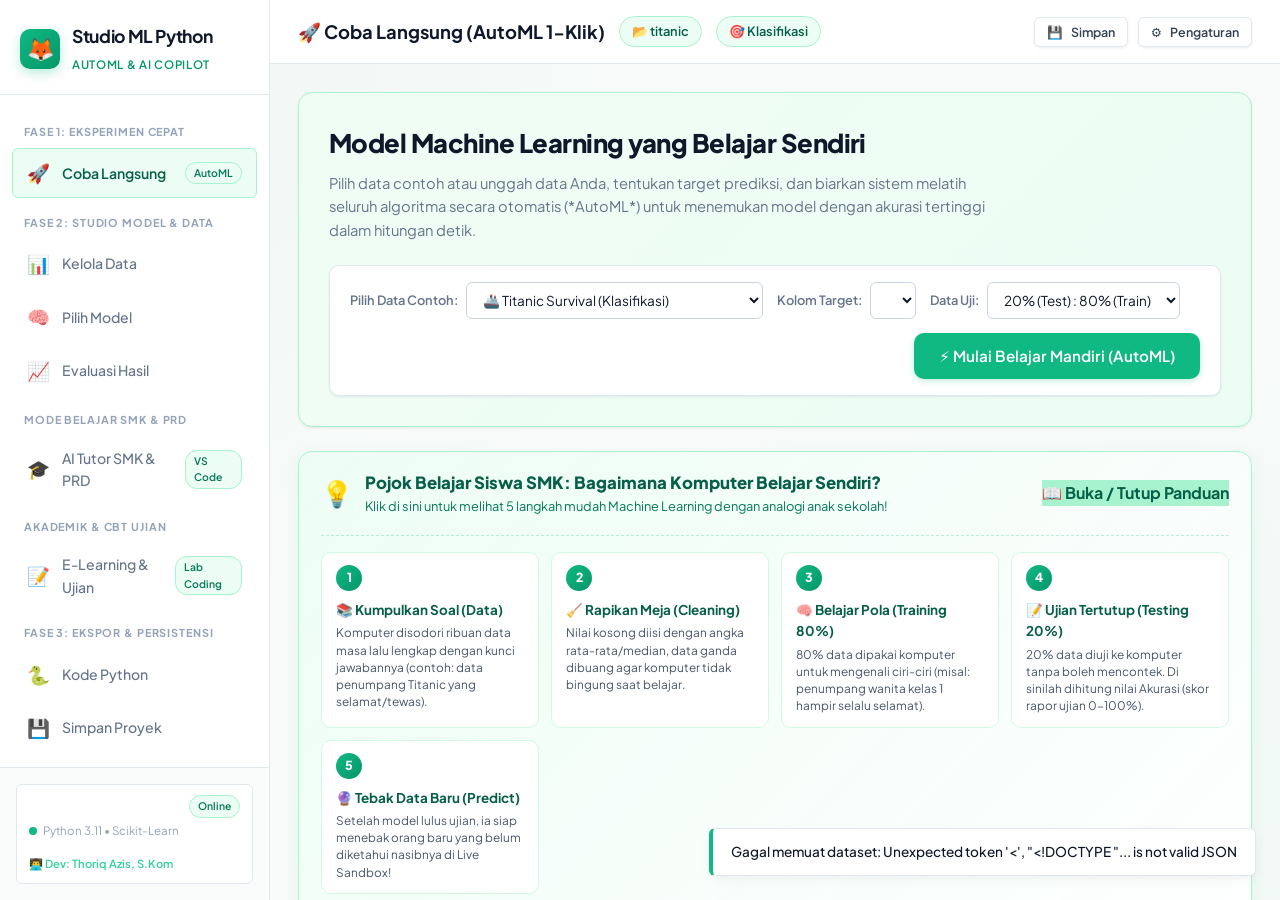
==== templates/index.html @ 28e13b2f "feat(elearning): add dataset learning module, sql/code practice editor, and database curriculum" ====
<!DOCTYPE html>
<html lang="id">
<head>
  <meta charset="UTF-8">
  <meta name="viewport" content="width=device-width, initial-scale=1.0, maximum-scale=1.0, user-scalable=no">
  <title>Studio ML Python — AutoML & AI Copilot</title>
  
  <!-- Favicon -->
  <link rel="icon" href="data:image/svg+xml,<svg xmlns=%22http://www.w3.org/2000/svg%22 viewBox=%220 0 100 100%22><text y=%22.9em%22 font-size=%2290%22>🦊</text></svg>">
  
  <!-- Fonts -->
  <link rel="preconnect" href="https://fonts.googleapis.com">
  <link rel="preconnect" href="https://fonts.gstatic.com" crossorigin>
  <link href="https://fonts.googleapis.com/css2?family=JetBrains+Mono:wght@400;500;700&family=Plus+Jakarta+Sans:wght@400;500;600;700;800&display=swap" rel="stylesheet">
  
  <!-- Stylesheet -->
  <link rel="stylesheet" href="/static/css/style.css">
</head>
<body>

  <div class="app-container">
    <!-- SIDEBAR NAVIGATION -->
    <aside class="sidebar">
      <div class="sidebar-header">
        <div class="logo-badge" id="app-logo-badge" title="Studio ML Python">🦊</div>
        <div class="logo-text">
          <h1>Studio ML Python</h1>
          <span>AutoML & AI Copilot</span>
        </div>
        <button class="sidebar-close-btn" id="btn-close-sidebar" aria-label="Tutup Menu">✕</button>
      </div>

      <nav class="nav-menu">
        <div class="nav-section-title">Fase 1: Eksperimen Cepat</div>
        <div class="nav-item active" data-tab="tab-automl" id="nav-automl">
          <span class="nav-icon">🚀</span>
          <span>Coba Langsung</span>
          <span class="nav-tag green">AutoML</span>
        </div>

        <div class="nav-section-title">Fase 2: Studio Model & Data</div>
        <div class="nav-item" data-tab="tab-data" id="nav-data">
          <span class="nav-icon">📊</span>
          <span>Kelola Data</span>
        </div>
        <div class="nav-item" data-tab="tab-models" id="nav-models">
          <span class="nav-icon">🧠</span>
          <span>Pilih Model</span>
        </div>
        <div class="nav-item" data-tab="tab-eval" id="nav-eval">
          <span class="nav-icon">📈</span>
          <span>Evaluasi Hasil</span>
        </div>

        <div class="nav-section-title">Mode Belajar SMK & PRD</div>
        <div class="nav-item" data-tab="tab-ai" id="nav-ai">
          <span class="nav-icon">🎓</span>
          <span>AI Tutor SMK & PRD</span>
          <span class="nav-tag green">VS Code</span>
        </div>

        <div class="nav-section-title">Akademik & CBT Ujian</div>
        <div class="nav-item" data-tab="tab-elearning" id="nav-elearning">
          <span class="nav-icon">📝</span>
          <span>E-Learning & Ujian</span>
          <span class="nav-tag green">Lab Coding</span>
        </div>

        <div class="nav-section-title">Fase 3: Ekspor & Persistensi</div>
        <div class="nav-item" data-tab="tab-code" id="nav-code">
          <span class="nav-icon">🐍</span>
          <span>Kode Python</span>
        </div>
        <div class="nav-item" data-tab="tab-projects" id="nav-projects">
          <span class="nav-icon">💾</span>
          <span>Simpan Proyek</span>
        </div>
      </nav>

      <div class="sidebar-footer">
        <div class="current-status-box">
          <div style="display: flex; align-items: center; justify-content: space-between; margin-bottom: 4px;">
            <span style="font-weight: 700; color: #fff;">Status Engine</span>
            <span class="nav-tag green">Online</span>
          </div>
          <div style="color: var(--text-dim); font-size: 0.72rem;">
            <span class="status-indicator"></span>Python 3.11 • Scikit-Learn
          </div>
          <div style="margin-top: 8px; padding-top: 6px; border-top: 1px solid rgba(255,255,255,0.08); font-size: 0.7rem; color: #34d399; font-weight: 600;">
            👨‍💻 Dev: Thoriq Azis, S.Kom
          </div>
        </div>
      </div>
    </aside>

    <!-- BACKDROP MOBILE DRAWER -->
    <div class="sidebar-backdrop" id="sidebar-backdrop"></div>

    <!-- MAIN VIEWPORT WRAPPER -->
    <div class="main-wrapper">
      <!-- TOP BAR -->
      <header class="top-bar">
        <button class="mobile-menu-btn" id="btn-toggle-sidebar" aria-label="Buka Navigasi Menu">
          <span>☰</span>
        </button>

        <div class="top-info">
          <h2 class="page-title" id="top-page-title">🚀 Coba Langsung (AutoML 1-Klik)</h2>
          <div class="dataset-pill" id="badge-active-dataset">📂 titanic</div>
          <div class="dataset-pill" id="task-type-badge">🎯 Klasifikasi</div>
        </div>

        <div class="top-actions">
          <button class="btn btn-secondary btn-sm top-action-btn" id="btn-save-project-modal" title="Simpan Proyek">
            <span>💾</span><span class="btn-text-hide-mobile"> Simpan</span>
          </button>
          <button class="btn btn-secondary btn-sm top-action-btn" id="btn-open-settings" title="Pengaturan AI Copilot">
            <span>⚙️</span><span class="btn-text-hide-mobile"> Pengaturan</span>
          </button>
        </div>
      </header>

      <!-- CONTENT VIEWPORT -->
      <main class="content-viewport">
        
        <!-- ==================== TAB 1: COBA LANGSUNG (AUTOML) ==================== -->
        <section id="tab-automl" class="tab-view">
          <div class="hero-banner">
            <h2 class="hero-title">Model Machine Learning yang Belajar Sendiri</h2>
            <p class="hero-p">
              Pilih data contoh atau unggah data Anda, tentukan target prediksi, dan biarkan sistem melatih seluruh algoritma secara otomatis (*AutoML*) untuk menemukan model dengan akurasi tertinggi dalam hitungan detik.
            </p>

            <div class="automl-quick-bar">
              <div class="quick-select-group">
                <span class="quick-label">Pilih Data Contoh:</span>
                <select class="app-select" id="quick-dataset-select">
                  <option value="titanic" selected>🚢 Titanic Survival (Klasifikasi)</option>
                  <option value="iris">🌸 Iris Flower (Klasifikasi Multi-Kelas)</option>
                  <option value="salary">💼 Prediksi Gaji & Pengalaman (Regresi)</option>
                  <option value="customer_churn">👥 Customer Churn (Klasifikasi)</option>
                  <option value="housing">🏡 Prediksi Harga Rumah (Regresi)</option>
                  <option value="diabetes">🩺 Skrining Diabetes (Klasifikasi)</option>
                </select>
              </div>

              <div class="quick-select-group">
                <span class="quick-label">Kolom Target:</span>
                <select class="app-select" id="quick-target-select"></select>
              </div>

              <div class="quick-select-group">
                <span class="quick-label">Data Uji:</span>
                <select class="app-select" id="quick-split-ratio">
                  <option value="0.2" selected>20% (Test) : 80% (Train)</option>
                  <option value="0.25">25% (Test) : 75% (Train)</option>
                  <option value="0.3">30% (Test) : 70% (Train)</option>
                </select>
              </div>

              <button class="btn btn-primary btn-lg" id="btn-run-automl" style="margin-left: auto;">
                ⚡ Mulai Belajar Mandiri (AutoML)
              </button>
            </div>
          </div>

          <!-- Pojok Belajar Siswa SMK: 5 Langkah Mudah Machine Learning -->
          <div class="smk-ml-guide-box" style="margin-bottom: 24px;">
            <div style="display: flex; justify-content: space-between; align-items: center; cursor: pointer;" onclick="const el = document.getElementById('smk-steps-details'); el.classList.toggle('hidden');">
              <div style="display: flex; align-items: center; gap: 12px;">
                <span style="font-size: 1.6rem;">💡</span>
                <div>
                  <div style="font-weight: 800; font-size: 1.05rem; color: #065f46;">
                    Pojok Belajar Siswa SMK: Bagaimana Komputer Belajar Sendiri?
                  </div>
                  <div style="font-size: 0.8rem; color: #047857;">
                    Klik di sini untuk melihat 5 langkah mudah Machine Learning dengan analogi anak sekolah!
                  </div>
                </div>
              </div>
              <span class="badge" style="background: #a7f3d0; color: #065f46; font-weight: 700;">📖 Buka / Tutup Panduan</span>
            </div>

            <div id="smk-steps-details" style="margin-top: 18px; border-top: 1px dashed rgba(16, 185, 129, 0.25); padding-top: 16px;">
              <div class="grid-5-smk">
                <div class="smk-step-card">
                  <div class="smk-step-num">1</div>
                  <div class="smk-step-title">📚 Kumpulkan Soal (Data)</div>
                  <div class="smk-step-desc">Komputer disodori ribuan data masa lalu lengkap dengan kunci jawabannya (contoh: data penumpang Titanic yang selamat/tewas).</div>
                </div>
                <div class="smk-step-card">
                  <div class="smk-step-num">2</div>
                  <div class="smk-step-title">🧹 Rapikan Meja (Cleaning)</div>
                  <div class="smk-step-desc">Nilai kosong diisi dengan angka rata-rata/median, data ganda dibuang agar komputer tidak bingung saat belajar.</div>
                </div>
                <div class="smk-step-card">
                  <div class="smk-step-num">3</div>
                  <div class="smk-step-title">🧠 Belajar Pola (Training 80%)</div>
                  <div class="smk-step-desc">80% data dipakai komputer untuk mengenali ciri-ciri (misal: penumpang wanita kelas 1 hampir selalu selamat).</div>
                </div>
                <div class="smk-step-card">
                  <div class="smk-step-num">4</div>
                  <div class="smk-step-title">📝 Ujian Tertutup (Testing 20%)</div>
                  <div class="smk-step-desc">20% data diuji ke komputer tanpa boleh mencontek. Di sinilah dihitung nilai Akurasi (skor rapor ujian 0-100%).</div>
                </div>
                <div class="smk-step-card">
                  <div class="smk-step-num">5</div>
                  <div class="smk-step-title">🔮 Tebak Data Baru (Predict)</div>
                  <div class="smk-step-desc">Setelah model lulus ujian, ia siap menebak orang baru yang belum diketahui nasibnya di Live Sandbox!</div>
                </div>
              </div>

              <div class="smk-glossary-bar">
                <div class="glossary-item">🏷️ <b>Fitur (X)</b>: Ciri-ciri soal (Umur, Tiket, Kelas)</div>
                <div class="glossary-item">🎯 <b>Target (y)</b>: Kunci jawaban yang ingin ditebak</div>
                <div class="glossary-item">📊 <b>Akurasi</b>: Skor ujian komputer (0 - 100%)</div>
                <div class="glossary-item">⚠️ <b>Overfitting</b>: Siswa yang cuma hafal mati kunci soal latihan</div>
              </div>
            </div>
          </div>

          <!-- AI Recommendation Box -->
          <div class="glass-panel" id="recom-explanation-box" style="margin-bottom: 24px;"></div>

          <!-- AutoML Leaderboard Grid -->
          <div class="grid-2">
            <div class="glass-panel">
              <div class="panel-header">
                <div>
                  <div class="panel-title">🏆 Leaderboard Peringkat Model</div>
                  <div class="panel-subtitle">Hasil benchmark seluruh algoritma yang dilatih simultan</div>
                </div>
              </div>
              <div class="leaderboard-list" id="automl-leaderboard-container">
                <div style="text-align: center; color: var(--text-dim); padding: 36px;">
                  Klik tombol <b>"Mulai Belajar Mandiri (AutoML)"</b> di atas untuk menjalankan pelatihan otomatis.
                </div>
              </div>
            </div>

            <div class="glass-panel">
              <div class="panel-header">
                <div>
                  <div class="panel-title">📊 Perbandingan Visual Skor</div>
                  <div class="panel-subtitle">Akurasi / R² Score relatif antar model</div>
                </div>
              </div>
              <div id="automl-leaderboard-chart" style="padding-top: 10px;">
                <div style="text-align: center; color: var(--text-dim); padding: 36px;">
                  Grafik perbandingan akan ditampilkan setelah pelatihan selesai.
                </div>
              </div>
            </div>
          </div>
        </section>

        <!-- ==================== TAB 2: KELOLA DATA ==================== -->
        <section id="tab-data" class="tab-view hidden">
          <!-- Summary Stat Cards -->
          <div class="grid-3" style="margin-bottom: 24px;">
            <div class="stat-card">
              <span class="stat-title">Total Baris Data</span>
              <span class="stat-value" id="stat-total-rows">0</span>
              <span class="stat-desc">Sampel observasi dalam dataset</span>
            </div>
            <div class="stat-card">
              <span class="stat-title">Total Kolom / Fitur</span>
              <span class="stat-value" id="stat-total-cols">0</span>
              <span class="stat-desc">Variabel input & target</span>
            </div>
            <div class="stat-card">
              <span class="stat-title">Baris Duplikat</span>
              <span class="stat-value" id="stat-dup-rows">0</span>
              <span class="stat-desc">Dapat dibersihkan secara instan</span>
            </div>
          </div>

          <div class="grid-2" style="margin-bottom: 24px;">
            <!-- Upload Dropzone -->
            <div class="glass-panel">
              <div class="panel-header">
                <div class="panel-title">📁 Tambah Data Baru (Upload)</div>
              </div>
              <div class="upload-dropzone" id="upload-dropzone">
                <div style="font-size: 2.2rem; margin-bottom: 8px;">📥</div>
                <div style="font-weight: 700; font-size: 0.95rem; margin-bottom: 4px;">Tarik & Lepas File CSV / Excel (.xlsx)</div>
                <div style="font-size: 0.78rem; color: var(--text-muted); margin-bottom: 14px;">atau klik untuk memilih file dari komputer Anda</div>
                <button class="btn btn-secondary btn-sm" type="button">Pilih File</button>
                <input type="file" id="file-upload-input" accept=".csv, .xlsx, .xls" class="hidden" />
              </div>
            </div>

            <!-- Cleaning Controls -->
            <div class="glass-panel">
              <div class="panel-header">
                <div class="panel-title">🧹 Bersihkan Data (Data Cleaning)</div>
              </div>
              <div style="display: flex; flex-direction: column; gap: 14px;">
                <div>
                  <label style="font-size: 0.8rem; color: var(--text-muted); font-weight: 600; display: block; margin-bottom: 4px;">
                    Nilai Hilang Numerik:
                  </label>
                  <select class="app-select" id="clean-num-strategy" style="width: 100%;">
                    <option value="median" selected>Imputasi Median (Rekomendasi - Tahan Outlier)</option>
                    <option value="mean">Imputasi Mean (Rata-rata)</option>
                    <option value="zero">Isi Angka 0</option>
                    <option value="drop">Hapus Baris yang Kosong</option>
                  </select>
                </div>

                <div>
                  <label style="font-size: 0.8rem; color: var(--text-muted); font-weight: 600; display: block; margin-bottom: 4px;">
                    Nilai Hilang Kategorikal / Teks:
                  </label>
                  <select class="app-select" id="clean-cat-strategy" style="width: 100%;">
                    <option value="mode" selected>Imputasi Modus (Nilai Tersering)</option>
                    <option value="unknown">Isi "Unknown"</option>
                    <option value="drop">Hapus Baris yang Kosong</option>
                  </select>
                </div>

                <div style="display: flex; align-items: center; gap: 8px; margin-top: 4px;">
                  <input type="checkbox" id="clean-drop-duplicates" checked />
                  <label for="clean-drop-duplicates" style="font-size: 0.82rem; color: #cbd5e1; cursor: pointer;">
                    Hapus baris duplikat secara otomatis
                  </label>
                </div>

                <button class="btn btn-gradient-cyan" id="btn-apply-cleaning" style="margin-top: 6px;">
                  ⚡ Terapkan Pembersihan Data
                </button>
              </div>
            </div>
          </div>

          <!-- Data Preview Table -->
          <div class="glass-panel" style="margin-bottom: 24px;">
            <div class="panel-header">
              <div>
                <div class="panel-title">👁️ Pratinjau Isi Data (15 Baris Pertama)</div>
                <div class="panel-subtitle">Tinjau nilai aktual dalam dataset aktif</div>
              </div>
            </div>
            <div class="table-container">
              <table class="data-table" id="preview-data-table"></table>
            </div>
          </div>

          <!-- Columns Breakdown -->
          <div class="glass-panel">
            <div class="panel-header">
              <div class="panel-title">📋 Ringkasan & Kesehatan Kolom</div>
            </div>
            <div id="columns-summary-list" class="grid-2"></div>
          </div>
        </section>

        <!-- ==================== TAB 3: PILIH MODEL ==================== -->
        <section id="tab-models" class="tab-view hidden">
          <div class="glass-panel" style="margin-bottom: 24px;">
            <div class="panel-header">
              <div>
                <div class="panel-title">🎯 Konfigurasi Percobaan Model</div>
                <div class="panel-subtitle">Tentukan target prediksi dan rasio pembagian data</div>
              </div>
            </div>
            <div style="display: flex; flex-wrap: wrap; gap: 16px; align-items: center;">
              <div class="quick-select-group">
                <span class="quick-label">Pilih Kolom Target (y):</span>
                <select class="app-select" id="model-target-select"></select>
              </div>
              <div class="quick-select-group">
                <span class="quick-label">Rasio Test Split:</span>
                <select class="app-select" id="model-split-ratio">
                  <option value="0.2" selected>20% Data Uji</option>
                  <option value="0.25">25% Data Uji</option>
                  <option value="0.3">30% Data Uji</option>
                </select>
              </div>
            </div>
          </div>

          <div class="models-split-layout">
            <!-- Model Cards Grid -->
            <div class="models-cards-col">
              <div class="panel-title" style="margin-bottom: 4px;">🃏 Kartu Model & Analogi Siswa SMK</div>
              <div class="panel-subtitle" style="margin-bottom: 14px; font-size: 0.8rem; color: var(--text-muted);">
                Setiap algoritma dilengkapi <b>Analogi Siswa SMK</b> agar Anda memahami cara berpikir komputer tanpa rumus rumit!
              </div>
              <div class="model-cards-grid" id="models-cards-container"></div>
            </div>

            <!-- Hyperparameter Tuning Sidebar -->
            <div class="models-tuning-col">
              <div class="glass-panel">
                <div class="panel-header">
                  <div>
                    <div class="panel-title">⚙️ Sesuaikan Hyperparameter</div>
                    <div class="panel-subtitle">Optimalisasi parameter spesifik model</div>
                  </div>
                </div>
                <div id="hyperparam-controls-container"></div>
                <button class="btn btn-primary" id="btn-train-single-model" style="width: 100%; margin-top: 20px; justify-content: center;">
                  🚀 Latih Model Ini Sekarang
                </button>
              </div>
            </div>
          </div>
        </section>

        <!-- ==================== TAB 4: EVALUASI HASIL ==================== -->
        <section id="tab-eval" class="tab-view hidden">
          <!-- Main Score Highlight -->
          <div class="glass-panel" style="margin-bottom: 24px; background: linear-gradient(135deg, rgba(99, 102, 241, 0.12), rgba(6, 182, 212, 0.08));">
            <div style="display: flex; align-items: center; justify-content: space-between;">
              <div>
                <span style="font-size: 0.8rem; color: var(--accent-cyan); font-weight: 700; text-transform: uppercase; letter-spacing: 0.08em;">
                  Hasil Pelatihan Model Aktif
                </span>
                <h2 style="font-size: 1.8rem; font-weight: 800; margin-top: 4px;" id="eval-active-model-name">
                  RandomForestClassifier
                </h2>
              </div>
              <div style="text-align: right;">
                <div style="font-size: 0.8rem; color: var(--text-dim); font-weight: 600;" id="eval-primary-score-name">Akurasi</div>
                <div style="font-size: 2.8rem; font-weight: 800; color: var(--accent-emerald);" id="eval-primary-score-val">
                  88.5%
                </div>
              </div>
            </div>
          </div>

          <!-- Rapor Pemahaman Model Siswa SMK -->
          <div class="smk-report-card" id="smk-report-card-container" style="margin-bottom: 24px;">
            <div style="display: flex; justify-content: space-between; align-items: flex-start; flex-wrap: wrap; gap: 14px; margin-bottom: 12px;">
              <div style="display: flex; align-items: center; gap: 12px;">
                <div style="width: 44px; height: 44px; border-radius: 12px; background: linear-gradient(135deg, #10b981, #059669); color: white; display: flex; align-items: center; justify-content: center; font-size: 1.4rem; box-shadow: 0 4px 12px rgba(16,185,129,0.3);">
                  🎓
                </div>
                <div>
                  <div style="font-weight: 800; font-size: 1.05rem; color: #065f46;">
                    Rapor Pemahaman Model untuk Siswa SMK
                  </div>
                  <div style="font-size: 0.78rem; color: #047857;">
                    Terjemahan bahasa manusia & evaluasi kualitas model layaknya nilai ulangan sekolah
                  </div>
                </div>
              </div>
              <div id="smk-report-grade-badge" class="grade-badge grade-badge-a">
                🏆 Predikat A (Sangat Mahir)
              </div>
            </div>

            <div style="background: white; border-radius: 10px; padding: 14px 18px; border: 1px solid #d1fae5; margin-bottom: 12px;">
              <p id="smk-report-evaluasi" style="font-size: 0.88rem; font-weight: 600; color: #0f172a; margin-bottom: 8px;">
                Model berhasil memahami pola data dengan sangat baik!
              </p>
              <div id="smk-report-analogi" style="font-size: 0.82rem; color: #047857; margin-bottom: 8px; line-height: 1.5;">
                🎯 <b>Analogi Ujian:</b> Jika diibaratkan ulangan dengan 100 butir soal, model menjawab 88 soal dengan tepat.
              </div>
              <div id="smk-report-faktor" style="font-size: 0.8rem; color: #475569; display: flex; align-items: center; gap: 6px;">
                <span>🔑</span> <span id="smk-report-faktor-text">Faktor penentu utama: Fitur Utama</span>
              </div>
            </div>

            <div style="display: flex; justify-content: space-between; align-items: center; font-size: 0.78rem; color: #065f46; flex-wrap: wrap; gap: 8px;">
              <div id="smk-report-tips">💡 <b>Tips Belajar:</b> Model siap dipakai untuk memprediksi data baru di Live Sandbox!</div>
              <a href="#tab-ai" onclick="App.switchTab('tab-ai')" style="font-weight: 700; color: #059669; text-decoration: underline;">Tanya AI Tutor tentang Model Ini →</a>
            </div>
          </div>

          <!-- Classification Metrics Panel -->
          <div id="eval-classification-metrics" class="grid-4" style="margin-bottom: 24px;">
            <div class="stat-card">
              <span class="stat-title">Akurasi (Accuracy)</span>
              <span class="stat-value" id="metric-accuracy-val">0%</span>
              <span class="stat-desc">Proporsi prediksi benar</span>
            </div>
            <div class="stat-card">
              <span class="stat-title">Presisi (Precision)</span>
              <span class="stat-value" id="metric-precision-val">0%</span>
              <span class="stat-desc">Ketepatan tebakan positif</span>
            </div>
            <div class="stat-card">
              <span class="stat-title">Recall (Sensitivitas)</span>
              <span class="stat-value" id="metric-recall-val">0%</span>
              <span class="stat-desc">Kemampuan menemukan positif</span>
            </div>
            <div class="stat-card">
              <span class="stat-title">F1-Score</span>
              <span class="stat-value" id="metric-f1-val">0%</span>
              <span class="stat-desc">Harmonic mean presisi & recall</span>
            </div>
          </div>

          <!-- Regression Metrics Panel -->
          <div id="eval-regression-metrics" class="grid-3 hidden" style="margin-bottom: 24px;">
            <div class="stat-card">
              <span class="stat-title">R-Squared (R²)</span>
              <span class="stat-value" id="metric-r2-val">0.00</span>
              <span class="stat-desc">Variansi target yang dijelaskan</span>
            </div>
            <div class="stat-card">
              <span class="stat-title">Root Mean Squared Error (RMSE)</span>
              <span class="stat-value" id="metric-rmse-val">0.00</span>
              <span class="stat-desc">Akar rata-rata kuadrat selisih</span>
            </div>
            <div class="stat-card">
              <span class="stat-title">Mean Absolute Error (MAE)</span>
              <span class="stat-value" id="metric-mae-val">0.00</span>
              <span class="stat-desc">Rata-rata deviasi absolut</span>
            </div>
          </div>

          <!-- Visuals: Confusion Matrix & Feature Importance -->
          <div class="grid-2" style="margin-bottom: 24px;">
            <div class="glass-panel">
              <div class="panel-header">
                <div>
                  <div class="panel-title">🎯 Confusion Matrix</div>
                  <div class="panel-subtitle">Matriks perbandingan prediksi vs aktual</div>
                </div>
              </div>
              <div id="confusion-matrix-container" style="overflow-x: auto;">
                <p style="color: var(--text-dim); text-align: center; padding: 24px;">Hanya tersedia untuk model Klasifikasi.</p>
              </div>
            </div>

            <div class="glass-panel">
              <div class="panel-header">
                <div>
                  <div class="panel-title">⭐ Bobot Kepentingan Fitur (Feature Importance)</div>
                  <div class="panel-subtitle">Variabel yang paling mempengaruhi keputusan model</div>
                </div>
              </div>
              <div id="feature-importance-container"></div>
            </div>
          </div>

          <!-- Live Interactive Prediction Sandbox -->
          <div class="glass-panel">
            <div class="panel-header">
              <div>
                <div class="panel-title">🧪 Prediksi Interaktif Langsung (Live Sandbox)</div>
                <div class="panel-subtitle">Masukkan nilai variabel baru untuk mengetes prediksi model secara real-time</div>
              </div>
            </div>

            <div class="grid-2">
              <div>
                <div id="live-prediction-inputs" class="live-prediction-grid"></div>
                <button class="btn btn-gradient-cyan" id="btn-run-live-predict" style="margin-top: 18px; width: 100%; justify-content: center;">
                  🔮 Jalankan Prediksi Sekarang
                </button>
              </div>

              <div class="prediction-box">
                <span style="font-size: 0.8rem; color: var(--text-muted); font-weight: 600; text-transform: uppercase;">
                  Hasil Prediksi Model:
                </span>
                <div class="prediction-result-val" id="live-pred-result-val">—</div>
                <div id="live-pred-probabilities"></div>
              </div>
            </div>
          </div>
        </section>

        <!-- ==================== TAB 5: AI COPILOT & PRD CHAT (SMK PYTHON TUTOR) ==================== -->
        <section id="tab-ai" class="tab-view hidden">
          <div class="ai-copilot-container">
            <!-- Left: Interactive Chat -->
            <div class="ai-chat-section">
              <div class="ai-chat-header">
                <div style="display: flex; align-items: center; gap: 10px; min-width: 0;">
                  <span style="font-size: 1.35rem; flex-shrink: 0;">🎓</span>
                  <div style="min-width: 0;">
                    <div style="font-weight: 700; font-size: 0.94rem; color: var(--text-main); white-space: nowrap; overflow: hidden; text-overflow: ellipsis;">
                      AI Tutor Python & ML (Mentor: Thoriq Azis, S.Kom)
                    </div>
                    <div style="font-size: 0.73rem; font-weight: 600; color: #059669; white-space: nowrap; overflow: hidden; text-overflow: ellipsis;" id="ai-active-provider-badge">
                      🟢 Built-in Local Engine (Offline & Unlimited)
                    </div>
                  </div>
                </div>
                <button class="btn btn-secondary btn-sm" id="btn-download-chat-md" style="flex-shrink: 0;">
                  📥 <span class="btn-text-hide-mobile">Unduh Jobsheet / PRD </span>(.md)
                </button>
              </div>

              <!-- Quick Prompts Bar (SMK Python Learning Topics) -->
              <div class="ai-quick-prompts-bar">
                <button class="btn btn-secondary btn-sm btn-quick-prompt" data-prompt="Ajari saya materi dasar 1: Cetak teks ke layar menggunakan fungsi print() di Python, contoh script latihan, dan cara menjalankannya di VS Code">
                  📢 1. Cetak Teks (Print)
                </button>
                <button class="btn btn-secondary btn-sm btn-quick-prompt" data-prompt="Ajari saya materi dasar 2: Variabel dan tipe data (string, integer, float, boolean) di Python dari dasar, contoh script, dan cara run di VS Code">
                  🏷️ 2. Variabel & Tipe Data
                </button>
                <button class="btn btn-secondary btn-sm btn-quick-prompt" data-prompt="Ajari saya materi dasar 3: Menerima inputan pengguna dengan input() dan operasi matematika aritmatika di Python beserta panduan praktik di VS Code">
                  ⌨️ 3. Inputan Pengguna
                </button>
                <button class="btn btn-secondary btn-sm btn-quick-prompt" data-prompt="Ajari saya materi dasar 4: Percabangan kondisi if-elif-else di Python dengan studi kasus penentu predikat kelulusan SMK, script lengkap, dan cara run di VS Code">
                  🔀 4. Percabangan (If-Else)
                </button>
                <button class="btn btn-secondary btn-sm btn-quick-prompt" data-prompt="Ajari saya materi dasar 5: Perulangan (looping for dan while) di Python dari dasar, siapkan script latihan dan langkah menjalankannya di VS Code">
                  🔄 5. Perulangan (Looping)
                </button>
                <button class="btn btn-secondary btn-sm btn-quick-prompt" data-prompt="Ajari saya materi dasar 6: Struktur data List dan Dictionary di Python, contoh script manipulasi data siswa SMK, dan panduan run di VS Code">
                  📑 6. List & Dictionary
                </button>
                <button class="btn btn-secondary btn-sm btn-quick-prompt" data-prompt="Ajari saya materi dasar 7: Membuat fungsi def dengan parameter dan return value di Python beserta panduan eksekusi di VS Code">
                  📦 7. Membuat Fungsi (Def)
                </button>
                <button class="btn btn-secondary btn-sm btn-quick-prompt" data-prompt="Ajari saya materi dasar 8: Penanganan error try-except di Python agar program tidak crash saat ada kesalahan input, contoh script, dan panduan run di VS Code">
                  🛡️ 8. Penanganan Error (Try-Except)
                </button>
                <button class="btn btn-secondary btn-sm btn-quick-prompt" data-prompt="Ajari saya materi dasar 9: Membuat program Machine Learning pertama di Python menggunakan VS Code dari dataset hingga evaluasi akurasi">
                  🤖 9. Machine Learning Dasar
                </button>
                <button class="btn btn-secondary btn-sm btn-quick-prompt" data-prompt="Jelaskan alasan kenapa harus data Titanic, Iris, dan Gaji untuk belajar Machine Learning siswa SMK">
                  📊 Bedah 6 Dataset
                </button>
                <button class="btn btn-secondary btn-sm btn-quick-prompt" data-prompt="Buatkan Lembar Kerja Praktikum Siswa (Jobsheet PRD) Python untuk latihan mandiri di VS Code">
                  📄 10. Buat Jobsheet PRD
                </button>
                <button class="btn btn-secondary btn-sm btn-quick-prompt" data-prompt="Ajari saya materi dasar 11: Basis data relasional dan query SQL di Python menggunakan SQLite, mulai dari konsep tabel, CREATE TABLE, INSERT, SELECT WHERE, UPDATE, hingga JOIN dan cara run di VS Code">
                  🗄️ 11. Database & SQL
                </button>
              </div>

              <!-- Messages Container -->
              <div class="chat-messages-box" id="chat-messages-container"></div>

              <!-- Chat Input Bar -->
              <div class="chat-input-bar">
                <input type="text" class="chat-input-field" id="chat-input-text" placeholder="Tanya materi Python & Database (contoh: query SQL SELECT/WHERE/JOIN, looping, if-else, fungsi, atau model ML di VS Code)..." />
                <button class="btn btn-primary" id="btn-send-chat">
                  Kirim 🚀
                </button>
              </div>
            </div>

            <!-- Right: AI Tools & VS Code Guide Sidebar -->
            <div class="ai-tools-sidebar">
              <div class="glass-panel">
                <div class="panel-header">
                  <div class="panel-title">⚡ Generator Jobsheet Siswa</div>
                </div>
                <div style="display: flex; flex-direction: column; gap: 10px;">
                  <button class="btn btn-outline-indigo" id="btn-quick-prd" style="justify-content: flex-start;">
                    📄 1-Klik Buat Jobsheet PRD Siswa
                  </button>
                  <button class="btn btn-outline-indigo" id="btn-open-spec-modal" style="justify-content: flex-start;">
                    📝 Form Spesifikasi Fitur & Task
                  </button>
                </div>
              </div>

              <div class="glass-panel">
                <div class="panel-header">
                  <div class="panel-title">💻 Panduan Praktik di VS Code</div>
                </div>
                <div class="vscode-guide-steps">
                  <div class="guide-step-item">
                    <span class="step-num">1</span>
                    <div>
                      <b>Tanya AI Mentor</b>
                      <p>Ketik materi (misal: looping, if-else, fungsi, atau ML).</p>
                    </div>
                  </div>
                  <div class="guide-step-item">
                    <span class="step-num">2</span>
                    <div>
                      <b>Dapatkan Skrip & Panduan</b>
                      <p>AI menyiapkan kode beranotasi dan nama file rekomendasi.</p>
                    </div>
                  </div>
                  <div class="guide-step-item">
                    <span class="step-num">3</span>
                    <div>
                      <b>Salin / Unduh ke VS Code</b>
                      <p>Klik tombol <i>"Salin Kode"</i> atau <i>"Unduh .py"</i> di pesan AI.</p>
                    </div>
                  </div>
                  <div class="guide-step-item">
                    <span class="step-num">4</span>
                    <div>
                      <b>Jalankan di Terminal</b>
                      <p>Buka terminal (<kbd>Ctrl</kbd>+<kbd>`</kbd>), ketik <code>python nama_file.py</code>.</p>
                    </div>
                  </div>
                  <div class="guide-step-item">
                    <span class="step-num">5</span>
                    <div>
                      <b>Tantangan Mandiri</b>
                      <p>Modifikasi kode di VS Code untuk latihan problem solving!</p>
                    </div>
                  </div>
                </div>
              </div>
            </div>
          </div>
        </section>

        <!-- ==================== TAB: E-LEARNING & CBT UJIAN SMK ==================== -->
        <section id="tab-elearning" class="tab-view hidden">
          
          <!-- 1. LOBBY SISWA & DAFTAR UJIAN -->
          <div id="elearning-view-lobby">
            <div class="hero-banner" style="display: flex; justify-content: space-between; align-items: flex-start;">
              <div style="max-width: 680px;">
                <div class="dataset-pill" style="margin-bottom: 8px; display: inline-flex;">🎓 CBT & Lab Praktik SMK Cahaya Pertiwi</div>
                <h2 class="hero-title">E-Learning & Ujian Mandiri Coding & AI — SMK Cahaya Pertiwi</h2>
                <p class="hero-p">
                  Platform pembelajaran dan ujian mandiri siswa SMK Cahaya Pertiwi yang dikembangkan oleh <b>Thoriq Azis, S.Kom</b>. Selesaikan kuis interaktif dan ulangan semester untuk mata pelajaran Coding (Python, SQL) dan Machine Learning dengan verifikasi otomatis (ceklis hijau / silang merah) sesuai durasi waktu yang telah ditentukan!
                </p>
              </div>
              <button class="btn btn-secondary btn-sm" id="btn-open-admin-login" style="flex-shrink: 0;">
                🔐 Masuk sebagai Guru / Admin
              </button>
            </div>

            <!-- 1. Kotak Login Siswa (Tampil saat Siswa Belum Login) -->
            <div class="glass-panel" id="elearning-student-login-card" style="margin-bottom: 24px; border: 1.5px solid #a7f3d0; background: linear-gradient(135deg, rgba(236,253,245,0.8), #ffffff);">
              <div class="panel-header" style="margin-bottom: 14px;">
                <div style="display: flex; align-items: center; gap: 12px;">
                  <div style="width: 42px; height: 42px; border-radius: 10px; background: linear-gradient(135deg, #10b981, #059669); color: white; display: flex; align-items: center; justify-content: center; font-size: 1.3rem; box-shadow: 0 4px 12px rgba(16,185,129,0.3);">
                    🔑
                  </div>
                  <div>
                    <div class="panel-title" style="color: #065f46; font-size: 1.15rem; font-weight: 800;">Portal Masuk Siswa — SMK Cahaya Pertiwi</div>
                    <div class="panel-subtitle">Silakan login menggunakan Nama Lengkap dan NISN untuk membuka akses paket soal kuis, ulangan & lab coding.</div>
                  </div>
                </div>
                <span class="nav-tag rose" style="font-weight: 700; font-size: 0.72rem;">🔒 Status: Belum Login</span>
              </div>

              <div class="grid-3" style="align-items: flex-start;">
                <div>
                  <label class="form-label-sm" style="font-weight: 700; color: #0f172a;">NISN Resmi Siswa: <span style="color: #ef4444;">*</span></label>
                  <input type="text" class="app-input" id="student-login-nisn" placeholder="Ketik NISN (Contoh: 006 atau 001)" style="width: 100%; border-color: #cbd5e1;" autocomplete="off" />
                  <div id="student-login-status" style="font-size: 0.74rem; margin-top: 4px; display: none;"></div>
                </div>
                <div>
                  <label class="form-label-sm" style="font-weight: 700; color: #0f172a;">Nama Lengkap Siswa:</label>
                  <input type="text" class="app-input" id="student-login-name" placeholder="Terisi otomatis atau ketik nama Anda" style="width: 100%; border-color: #cbd5e1;" />
                </div>
                <div>
                  <label class="form-label-sm" style="font-weight: 700; color: #0f172a;">Kelas & Sekolah:</label>
                  <input type="text" class="app-input" id="student-login-class" readonly placeholder="Terisi otomatis dari database..." style="width: 100%; border-color: #cbd5e1; background: #f8fafc; font-weight: 600; color: #065f46;" />
                </div>
              </div>

              <div style="margin-top: 14px; padding: 8px 12px; background: rgba(16,185,129,0.08); border-radius: 8px; font-size: 0.76rem; color: #047857; display: flex; align-items: center; gap: 8px;">
                <span>💡</span>
                <span><b>Contoh NISN Terdaftar:</b> <code>006</code> (Thoriq Azis), <code>001</code> (Ahmad Rizki), <code>002</code> (Budi Santoso), <code>003</code> (Citra Dewi), <code>004</code> (Deni Pratama). Ketik NISN untuk mendeteksi identitas otomatis!</span>
              </div>

              <div style="margin-top: 14px; display: flex; justify-content: space-between; align-items: center; border-top: 1px solid rgba(16,185,129,0.15); padding-top: 14px; flex-wrap: wrap; gap: 12px;">
                <div style="font-size: 0.82rem; color: #64748b; display: flex; align-items: center; gap: 6px;">
                  <span style="color: #ef4444; font-weight: 700;">⚠️ PENTING:</span> Masukkan NISN resmi Anda untuk membuka soal ujian atau melihat kartu nilai.
                </div>
                <div style="display: flex; gap: 10px;">
                  <button class="btn btn-secondary" id="btn-student-view-card-login" style="border-color: #10b981; color: #065f46; font-weight: 700;">
                    📜 Cek Kartu Nilai Siswa
                  </button>
                  <button class="btn btn-primary" id="btn-student-login" style="padding: 9px 24px;">
                    🔑 Masuk & Buka Soal Ujian
                  </button>
                </div>
              </div>
            </div>

            <!-- 2. Kotak Sesi Siswa Aktif (Tampil saat Siswa Sudah Login) -->
            <div class="glass-panel hidden" id="elearning-student-active-card" style="margin-bottom: 24px; border: 1.5px solid #10b981; background: linear-gradient(135deg, #ecfdf5, #f0fdf4);">
              <div style="display: flex; justify-content: space-between; align-items: center; flex-wrap: wrap; gap: 14px;">
                <div style="display: flex; align-items: center; gap: 14px;">
                  <div style="width: 48px; height: 48px; border-radius: 50%; background: linear-gradient(135deg, #10b981, #059669); color: white; display: flex; align-items: center; justify-content: center; font-size: 1.5rem; box-shadow: 0 4px 14px rgba(16,185,129,0.35);">
                    🎓
                  </div>
                  <div>
                    <div style="display: flex; align-items: center; gap: 10px;">
                      <h4 id="active-student-name" style="font-size: 1.12rem; font-weight: 800; color: #065f46; margin: 0;">Thoriq Azis</h4>
                      <span class="nav-tag green" style="font-weight: 700;">✅ Terverifikasi Masuk</span>
                    </div>
                    <div style="font-size: 0.82rem; color: #047857; margin-top: 4px;">
                      NISN: <b id="active-student-nisn" style="font-family: var(--font-mono); color: #065f46;">0058192841</b> • 
                      Kelas: <b id="active-student-class" style="color: #065f46;">XII - SMK Cahaya Pertiwi</b>
                    </div>
                  </div>
                </div>

                <div style="display: flex; align-items: center; gap: 10px; flex-wrap: wrap;">
                  <button class="btn btn-primary btn-sm" id="btn-open-student-grade-card" style="background: linear-gradient(135deg, #10b981, #059669); font-weight: 700; box-shadow: 0 2px 8px rgba(16,185,129,0.3);">
                    📜 Kartu Nilai Saya (<span id="active-student-exam-count">0</span> Ujian)
                  </button>
                  <button class="btn btn-secondary btn-sm" id="btn-student-logout" style="border-color: #fca5a5; color: #be123c; font-weight: 600;">
                    🚪 Keluar / Ganti Siswa
                  </button>
                </div>
              </div>
            </div>

            <!-- Daftar Paket Ujian Aktif -->
            <div class="panel-header" style="margin-bottom: 12px;">
              <div>
                <div class="panel-title">📋 Daftar Paket Kuis & Ulangan Aktif</div>
                <div class="panel-subtitle">Pilih ujian yang ingin dikerjakan, perhatikan durasi waktu yang tersedia</div>
              </div>
            </div>
            <div class="grid-2" id="elearning-exams-list">
              <div style="color: var(--text-dim); text-align: center; padding: 24px; grid-column: span 2;">
                Memuat daftar paket ujian...
              </div>
            </div>

            <!-- 3. MODUL PEMBELAJARAN: BEDAH 6 DATASET CONTOH STANDAR DUNIA -->
            <div class="glass-panel" style="margin-top: 28px; border: 1.5px solid #a7f3d0; background: linear-gradient(135deg, rgba(236,253,245,0.7), #ffffff);">
              <div class="panel-header" style="cursor: pointer; margin-bottom: 0;" onclick="const c = document.getElementById('elearning-dataset-guide-content'); c.classList.toggle('hidden');">
                <div style="display: flex; align-items: center; gap: 12px;">
                  <div style="width: 44px; height: 44px; border-radius: 12px; background: linear-gradient(135deg, #10b981, #059669); color: white; display: flex; align-items: center; justify-content: center; font-size: 1.4rem; box-shadow: 0 4px 12px rgba(16,185,129,0.25);">
                    📚
                  </div>
                  <div>
                    <div class="panel-title" style="color: #065f46; font-size: 1.12rem; font-weight: 800;">
                      Materi Pembelajaran: Mengapa Harus Data Titanic, Iris, & Gaji?
                    </div>
                    <div class="panel-subtitle" style="color: #047857;">
                      Pelajari alasan ilmiah, cerita sejarah, dan jenis masalah AI yang diajarkan dari 6 dataset standar emas dunia
                    </div>
                  </div>
                </div>
                <button class="btn btn-secondary btn-sm" type="button" style="border-color: #10b981; color: #065f46; font-weight: 700;">
                  📖 Buka / Tutup Materi
                </button>
              </div>

              <div id="elearning-dataset-guide-content" style="margin-top: 20px; border-top: 1px dashed rgba(16, 185, 129, 0.3); padding-top: 18px;">
                
                <div class="grid-3" style="gap: 16px; margin-bottom: 20px;">
                  
                  <!-- Card 1: Titanic -->
                  <div class="smk-dataset-card">
                    <div class="smk-dataset-header">
                      <div class="smk-dataset-title">🚢 Titanic Survival</div>
                      <span class="smk-dataset-tag">Klasifikasi Biner (2 Pilihan)</span>
                    </div>
                    <div class="smk-dataset-desc">
                      <b>Kisah Nyata 1912:</b> Kapal pesiar mewah Titanic tenggelam dengan sekoci terbatas. Siapa yang berhasil diselamatkan?
                    </div>
                    <div class="smk-dataset-concept">
                      💡 <b>Kenapa Wajib untuk Siswa:</b><br>
                      • <b>Logika Manusiawi:</b> Aturan darurat memprioritaskan wanita & anak-anak, serta penumpang kelas kabin 1.<br>
                      • <b>Belajar Cleaning:</b> Melatih siswa mengisi data umur yang hilang & mengubah teks (Pria/Wanita) jadi angka numerik.<br>
                      • <b>Target (y):</b> Selamat (1) atau Tewas (0).
                    </div>
                    <button class="btn-try-dataset" onclick="loadDatasetInStudio('titanic')">
                      ⚡ Uji Coba Titanic di Studio ML →
                    </button>
                  </div>

                  <!-- Card 2: Iris Flower -->
                  <div class="smk-dataset-card">
                    <div class="smk-dataset-header">
                      <div class="smk-dataset-title">🌸 Iris Flower</div>
                      <span class="smk-dataset-tag">Klasifikasi Multi-Kelas</span>
                    </div>
                    <div class="smk-dataset-desc">
                      <b>Dataset Tertua di Dunia (1936):</b> Dibuat oleh Ronald Fisher, menjadi standar awal uji coba algoritma machine learning global.
                    </div>
                    <div class="smk-dataset-concept">
                      💡 <b>Kenapa Wajib untuk Siswa:</b><br>
                      • <b>Tebak 3 Spesies:</b> Komputer belajar membedakan bunga <i>Setosa</i>, <i>Versicolor</i>, atau <i>Virginica</i>.<br>
                      • <b>Data Bersih:</b> Hanya 150 baris data tanpa ada nilai yang bolong.<br>
                      • <b>Fitur Fisik:</b> Mengukur panjang & lebar daun kelopak (*petal*) dan mahkota (*sepal*).
                    </div>
                    <button class="btn-try-dataset" onclick="loadDatasetInStudio('iris')">
                      ⚡ Uji Coba Iris di Studio ML →
                    </button>
                  </div>

                  <!-- Card 3: Prediksi Gaji -->
                  <div class="smk-dataset-card">
                    <div class="smk-dataset-header">
                      <div class="smk-dataset-title">💼 Prediksi Gaji & Pengalaman</div>
                      <span class="smk-dataset-tag">Regresi Linier (Nominal Uang)</span>
                    </div>
                    <div class="smk-dataset-desc">
                      <b>Cita-cita Siswa SMK:</b> Menaksir perkiraan besaran gaji bulanan berdasarkan lama tahun pengalaman kerja di industri.
                    </div>
                    <div class="smk-dataset-concept">
                      💡 <b>Kenapa Wajib untuk Siswa:</b><br>
                      • <b>Belajar Regresi:</b> Yang ditebak bukan label kata, melainkan <b>angka nominal uang nyata</b>.<br>
                      • <b>Garis Tren Lurus:</b> Logika sebab-akibat yang sangat intuitif: makin lama pengalaman, makin tinggi gaji.<br>
                      • <b>Target (y):</b> Besaran Gaji (Salary).
                    </div>
                    <button class="btn-try-dataset" onclick="loadDatasetInStudio('salary')">
                      ⚡ Uji Coba Gaji di Studio ML →
                    </button>
                  </div>

                  <!-- Card 4: Customer Churn -->
                  <div class="smk-dataset-card">
                    <div class="smk-dataset-header">
                      <div class="smk-dataset-title">👥 Customer Churn</div>
                      <span class="smk-dataset-tag">Kasus Industri & Bisnis</span>
                    </div>
                    <div class="smk-dataset-desc">
                      <b>Kasus Bisnis Nyata:</b> Perusahaan telekomunikasi/aplikasi (Telkomsel, Netflix) mendeteksi pelanggan yang berniat berhenti langganan.
                    </div>
                    <div class="smk-dataset-concept">
                      💡 <b>Kenapa Wajib untuk Siswa:</b><br>
                      • <b>Nilai Komersial AI:</b> Menyelamatkan miliaran rupiah dengan memberi promo sebelum pelanggan kabur.<br>
                      • <b>Fitur Kompleks:</b> Durasi kontrak, tagihan bulanan, jenis layanan internet, dan keluhan pelanggan.<br>
                      • <b>Target (y):</b> Berhenti Langganan (Ya/Tidak).
                    </div>
                    <button class="btn-try-dataset" onclick="loadDatasetInStudio('customer_churn')">
                      ⚡ Uji Coba Churn di Studio ML →
                    </button>
                  </div>

                  <!-- Card 5: Harga Rumah -->
                  <div class="smk-dataset-card">
                    <div class="smk-dataset-header">
                      <div class="smk-dataset-title">🏡 Prediksi Harga Rumah</div>
                      <span class="smk-dataset-tag">Regresi Multi-Variabel</span>
                    </div>
                    <div class="smk-dataset-desc">
                      <b>Dunia Properti:</b> Menaksir harga jual wajar suatu rumah berdasarkan spesifikasi bangunannya.
                    </div>
                    <div class="smk-dataset-concept">
                      💡 <b>Kenapa Wajib untuk Siswa:</b><br>
                      • <b>Banyak Faktor Sekaligus:</b> Harga rumah tidak cuma ditentukan oleh 1 variabel, tapi luas tanah, jumlah kamar, dan lokasi.<br>
                      • <b>Belajar Bobot Fitur:</b> Mempelajari mana yang paling bikin rumah mahal.<br>
                      • <b>Target (y):</b> Nominal Harga Rumah (Price).
                    </div>
                    <button class="btn-try-dataset" onclick="loadDatasetInStudio('housing')">
                      ⚡ Uji Coba Rumah di Studio ML →
                    </button>
                  </div>

                  <!-- Card 6: Skrining Diabetes -->
                  <div class="smk-dataset-card">
                    <div class="smk-dataset-header">
                      <div class="smk-dataset-title">🩺 Skrining Diabetes</div>
                      <span class="smk-dataset-tag">AI Medis & Kesehatan</span>
                    </div>
                    <div class="smk-dataset-desc">
                      <b>AI Penyelamat Jiwa:</b> Membantu tenaga medis rumah sakit mendeteksi dini risiko penyakit diabetes pada pasien.
                    </div>
                    <div class="smk-dataset-concept">
                      💡 <b>Kenapa Wajib untuk Siswa:</b><br>
                      • <b>Peran Mulia AI:</b> Membuktikan AI berguna bagi kemanusiaan dan diagnosis kesehatan.<br>
                      • <b>Data Klinis Nyata:</b> Kadar glukosa darah, tekanan darah, insulin, dan indeks massa tubuh (BMI).<br>
                      • <b>Target (y):</b> Positif atau Negatif Diabetes.
                    </div>
                    <button class="btn-try-dataset" onclick="loadDatasetInStudio('diabetes')">
                      ⚡ Uji Coba Diabetes di Studio ML →
                    </button>
                  </div>

                </div>

                <!-- Roadmap Banner -->
                <div style="background: linear-gradient(135deg, rgba(16,185,129,0.1), rgba(6,182,212,0.08)); border: 1px solid #6ee7b7; border-radius: 10px; padding: 14px 18px;">
                  <div style="font-weight: 800; font-size: 0.88rem; color: #065f46; margin-bottom: 6px;">
                    🗺️ Rekomendasi Urutan Belajar Siswa SMK (Dari Dasar ke Mahir):
                  </div>
                  <div style="font-size: 0.8rem; color: #047857; line-height: 1.6;">
                    <b>Langkah 1: Titanic</b> (Belajar logika tebak 2 pilihan & merapikan data kotor) ➔ 
                    <b>Langkah 2: Prediksi Gaji</b> (Belajar menebak angka nominal uang / Regresi) ➔ 
                    <b>Langkah 3: Iris Flower</b> (Belajar klasifikasi 3 jenis kelompok) ➔ 
                    <b>Langkah 4: Customer Churn & Diabetes</b> (Penerapan AI untuk industri bisnis & dunia kesehatan nyata)!
                  </div>
                </div>

              </div>
            </div>
          </div>

          <!-- 2. RUANG UJIAN AKTIF (EXAM ROOM) -->
          <div id="elearning-view-exam" class="hidden">
            <!-- Top Sticky Exam Bar -->
            <div class="exam-top-bar">
              <div style="display: flex; align-items: center; gap: 12px;">
                <span style="font-size: 1.4rem;">📝</span>
                <div>
                  <h3 id="exam-active-title" style="font-size: 1.05rem; font-weight: 700; color: var(--text-main);">Judul Ujian</h3>
                  <div style="font-size: 0.74rem; color: var(--text-muted);">
                    Peserta: <b id="exam-student-badge" style="color: #059669;">Ahmad Rizki</b>
                  </div>
                </div>
              </div>

              <!-- Countdown Timer -->
              <div class="exam-timer-wrapper">
                <div class="exam-timer-box" id="exam-timer-box">
                  <span class="timer-icon">⏱️</span>
                  <span id="exam-timer-display" style="font-family: var(--font-mono); font-weight: 700; font-size: 1.15rem;">15:00</span>
                </div>
                <div class="timer-progress-bg">
                  <div class="timer-progress-fill" id="exam-timer-progress" style="width: 100%;"></div>
                </div>
              </div>

              <!-- Tombol Selesai Ujian -->
              <button class="btn btn-primary" id="btn-finish-exam">
                Selesai & Kumpulkan 📤
              </button>
            </div>

            <!-- Exam Layout: Left Question Viewport, Right Question Navigator -->
            <div class="exam-main-grid">
              
              <!-- Left: Current Question Card -->
              <div class="glass-panel" id="exam-question-card">
                <div class="exam-question-header">
                  <span class="nav-tag green" id="exam-q-number">Soal 1 dari 4</span>
                  <span class="nav-tag purple" id="exam-q-type-badge">Pilihan Ganda</span>
                  <span style="font-size: 0.78rem; font-weight: 700; color: var(--accent-emerald); margin-left: auto;" id="exam-q-points">
                    20 Poin
                  </span>
                </div>

                <div class="exam-question-body">
                  <div id="exam-q-text" style="font-size: 0.96rem; font-weight: 600; line-height: 1.6; color: var(--text-main); margin-bottom: 20px;">
                    Teks Pertanyaan
                  </div>

                  <!-- Container 1: Pilihan Ganda (MCQ) -->
                  <div id="exam-mcq-container" style="display: flex; flex-direction: column; gap: 10px;"></div>

                  <!-- Container 2: Praktik Coding (Python / SQL) -->
                  <div id="exam-code-container" class="hidden">
                    <!-- Editor Studio Container -->
                    <div class="code-editor-studio">
                      <!-- Toolbar Header -->
                      <div class="code-studio-toolbar">
                        <div class="toolbar-left">
                          <span class="code-lang-pill" id="exam-code-lang-label">
                            🐍 Editor Python Interaktif
                          </span>
                          <span class="toolbar-shortcut-hint">
                            ⌨️ <kbd>Ctrl</kbd> + <kbd>Enter</kbd> untuk Cek Solusi
                          </span>
                        </div>
                        <div class="toolbar-right">
                          <button class="btn-studio-action" id="btn-toggle-sql-schema" type="button" style="display: none;" title="Buka Skema Tabel & Data Sampel Database">
                            🗄️ Skema Database & Sampel
                          </button>
                          <div class="font-zoom-group">
                            <button class="btn-studio-action" id="btn-font-dec" type="button" title="Perkecil Ukuran Font">A-</button>
                            <button class="btn-studio-action" id="btn-font-inc" type="button" title="Perbesar Ukuran Font">A+</button>
                          </div>
                          <button class="btn-studio-action" id="btn-reset-code" type="button" title="Reset ke Template Awal">
                            🔄 Reset Kode
                          </button>
                        </div>
                      </div>

                      <!-- SQL Database Schema & Sample Drawer (Collapsible) -->
                      <div id="sql-schema-drawer" class="sql-schema-drawer hidden">
                        <div class="schema-drawer-header">
                          <div style="font-weight: 700; font-size: 0.82rem; color: #059669; display: flex; align-items: center; gap: 6px;">
                            <span>🗄️ Referensi Skema Database In-Memory (SQLite)</span>
                          </div>
                          <span style="font-size: 0.72rem; color: #64748b;">Struktur tabel & data sampel untuk panduan query siswa</span>
                        </div>
                        <div id="sql-schema-content" class="schema-drawer-content">
                          <div style="font-size: 0.78rem; color: #64748b; padding: 10px;">Memuat data skema...</div>
                        </div>
                      </div>

                      <!-- SQL Quick Snippets Bar (Visible for SQL) -->
                      <div id="sql-snippets-bar" class="sql-snippets-bar hidden">
                        <span class="snippet-title">⚡ Snippet Cepat:</span>
                        <div class="snippet-chips-container">
                          <button type="button" class="snippet-chip" data-sql="SELECT * FROM siswa LIMIT 5;">SELECT *</button>
                          <button type="button" class="snippet-chip" data-sql="SELECT nama, nilai_kejuruan FROM siswa">SELECT nama, nilai</button>
                          <button type="button" class="snippet-chip" data-sql="WHERE nilai_kejuruan >= 80.0">WHERE >= 80</button>
                          <button type="button" class="snippet-chip" data-sql="ORDER BY nilai_kejuruan DESC">ORDER BY DESC</button>
                          <button type="button" class="snippet-chip" data-sql="JOIN nilai_mapel ON siswa.id = nilai_mapel.siswa_id">INNER JOIN</button>
                        </div>
                      </div>

                      <!-- Editor Box with Synchronized Line Numbers -->
                      <div class="editor-viewport">
                        <div class="editor-line-numbers" id="editor-line-numbers">1</div>
                        <textarea class="exam-code-editor" id="exam-code-editor" spellcheck="false" rows="10" placeholder="Tuliskan kode program atau query SQL Anda di sini..."></textarea>
                      </div>

                      <!-- Bottom Run Bar -->
                      <div class="code-bottom-bar">
                        <div style="display: flex; align-items: center; gap: 10px;">
                          <button class="btn btn-primary btn-sm" id="btn-run-student-code" type="button">
                            ▶️ Jalankan & Cek Solusi
                          </button>
                          <span id="exam-code-run-status" style="font-size: 0.8rem; font-weight: 600;"></span>
                        </div>
                        <div id="exam-code-status-pill" class="status-pill status-untested">
                          <span class="status-indicator-dot"></span> <span id="exam-code-status-text">Belum Diuji Coba</span>
                        </div>
                      </div>
                    </div>

                    <!-- Feedback & Comparison Box -->
                    <div id="exam-code-feedback" class="exam-feedback-card hidden">
                      <div class="feedback-badge" id="exam-feedback-badge">
                        <!-- Icon and status injected dynamically -->
                      </div>

                      <!-- SQL Interactive Table View -->
                      <div id="sql-feedback-view" class="hidden" style="margin-top: 10px;">
                        <div class="results-sub-header">
                          <div style="display: flex; align-items: center; gap: 8px;">
                            <span style="font-size: 0.78rem; font-weight: 700; color: #1e293b;">📊 Hasil Data Query:</span>
                            <span id="sql-rows-badge" class="nav-tag purple" style="font-size: 0.7rem; padding: 2px 6px;">0 Baris</span>
                            <span id="sql-time-badge" style="font-size: 0.7rem; color: #64748b;"></span>
                          </div>
                        </div>
                        <div class="sql-table-responsive" id="sql-table-wrap">
                          <table class="exam-table-view" id="exam-sql-output-table">
                            <thead id="exam-sql-output-thead"></thead>
                            <tbody id="exam-sql-output-tbody"></tbody>
                          </table>
                        </div>
                        <div id="sql-target-info-wrap" class="hidden" style="margin-top: 8px;">
                          <div style="font-size: 0.74rem; font-weight: 700; color: #64748b; margin-bottom: 4px;">Target Output yang Diharapkan:</div>
                          <pre class="exam-terminal-box" id="sql-target-terminal"></pre>
                        </div>
                      </div>

                      <!-- Python Output Comparison Grid -->
                      <div id="python-feedback-view" class="hidden" style="margin-top: 10px;">
                        <div class="py-comparison-grid">
                          <div class="py-col">
                            <div class="py-col-header">
                              <span>💻 Output Program Anda:</span>
                              <span id="py-time-badge" style="font-size: 0.7rem; color: #64748b;"></span>
                            </div>
                            <pre class="exam-terminal-box" id="exam-py-actual-output"></pre>
                          </div>
                          <div class="py-col">
                            <div class="py-col-header">
                              <span>🎯 Target Output yang Diharapkan:</span>
                            </div>
                            <pre class="exam-terminal-box target-box" id="exam-py-expected-output"></pre>
                          </div>
                        </div>
                      </div>

                      <!-- Raw Terminal Log / Error Box (Fallback) -->
                      <div id="terminal-raw-wrap" class="hidden" style="margin-top: 10px;">
                        <div style="font-size: 0.74rem; font-weight: 700; color: #e11d48; margin-bottom: 4px;">Pesan Error / Traceback:</div>
                        <pre class="exam-terminal-box error-box" id="exam-terminal-output"></pre>
                      </div>
                    </div>
                  </div>
                </div>

                <!-- Footer Navigation Buttons -->
                <div class="exam-footer-nav">
                  <button class="btn btn-secondary" id="btn-prev-question">
                    ⬅️ Soal Sebelumnya
                  </button>
                  <button class="btn btn-primary" id="btn-next-question">
                    Soal Berikutnya ➡️
                  </button>
                </div>
              </div>

              <!-- Right: Palette Question Navigator -->
              <div class="glass-panel" style="align-self: flex-start;">
                <div class="panel-header">
                  <div>
                    <div class="panel-title">🔢 Navigasi Soal</div>
                    <div class="panel-subtitle">Klik nomor untuk melompat</div>
                  </div>
                </div>
                <div class="exam-palette-grid" id="exam-palette-container"></div>

                <div class="palette-legend">
                  <div class="legend-item"><span class="legend-dot verified"></span> Teruji Valid (✅)</div>
                  <div class="legend-item"><span class="legend-dot answered"></span> Sudah Dijawab</div>
                  <div class="legend-item"><span class="legend-dot active"></span> Sedang Dibuka</div>
                  <div class="legend-item"><span class="legend-dot empty"></span> Belum Dijawab</div>
                </div>
              </div>
            </div>
          </div>

          <!-- 3. HALAMAN HASIL / NILAI SISWA -->
          <div id="elearning-view-result" class="hidden">
            <div class="glass-panel" style="max-width: 820px; margin: 0 auto 24px; text-align: center; padding: 36px 24px;">
              <div id="result-trophy-icon" style="font-size: 3rem; margin-bottom: 8px;">🏆</div>
              <h2 style="font-size: 1.8rem; font-weight: 800; color: var(--text-main); margin-bottom: 4px;">
                Hasil Evaluasi Ujian Mandiri
              </h2>
              <p style="color: var(--text-muted); font-size: 0.9rem;" id="result-exam-title-display">
                Paket Ujian Selesai Dikerjakan
              </p>

              <!-- Nilai Scorecard Highlight -->
              <div class="result-score-badge-card">
                <span style="font-size: 0.8rem; font-weight: 700; text-transform: uppercase; color: #059669; letter-spacing: 0.06em;">
                  Nilai Akhir Ujian (Skala 100)
                </span>
                <div class="result-score-val" id="result-score-val">85.0</div>
                <div class="result-predicate-pill" id="result-predicate-badge">KOMPETEN</div>
              </div>

              <!-- Identitas & Statistik Singkat -->
              <div class="grid-3" style="margin: 20px 0; text-align: left;">
                <div class="stat-card">
                  <span class="stat-title">Nama Siswa</span>
                  <span class="stat-value" id="result-student-name" style="font-size: 1rem;">Ahmad Rizki</span>
                  <span class="stat-desc" id="result-student-class">XII - SMK Cahaya Pertiwi</span>
                </div>
                <div class="stat-card">
                  <span class="stat-title">Poin Diperoleh</span>
                  <span class="stat-value" id="result-points-earned" style="font-size: 1.1rem; color: #059669;">85 / 100</span>
                  <span class="stat-desc">Akumulasi Bobot Soal</span>
                </div>
                <div class="stat-card">
                  <span class="stat-title">Waktu Pengerjaan</span>
                  <span class="stat-value" id="result-duration-val" style="font-size: 1.1rem;">08m 42s</span>
                  <span class="stat-desc">Dari batas waktu yang tersedia</span>
                </div>
              </div>

              <!-- Rincian Ceklis / Silang per Nomor Soal -->
              <div style="text-align: left; margin-top: 24px;">
                <h4 style="font-size: 1rem; font-weight: 700; margin-bottom: 12px; color: var(--text-main);">
                  📋 Rincian Evaluasi Tiap Butir Soal:
                </h4>
                <div id="result-breakdown-list" style="display: flex; flex-direction: column; gap: 10px;"></div>
              </div>

              <button class="btn btn-primary btn-lg" id="btn-back-to-lobby" style="margin-top: 28px;">
                Kembali ke Beranda E-Learning 🏠
              </button>
            </div>
          </div>

          <!-- 4. DASHBOARD ADMIN / GURU -->
          <div id="elearning-view-admin" class="hidden">
            <div class="hero-banner" style="display: flex; justify-content: space-between; align-items: center; margin-bottom: 20px;">
              <div>
                <div class="dataset-pill" style="margin-bottom: 6px;">🔐 Mode Guru / Administrator</div>
                <h2 class="hero-title" style="font-size: 1.4rem;">Panel Pengelolaan Ujian CBT & Bank Soal</h2>
              </div>
              <div style="display: flex; gap: 10px;">
                <button class="btn btn-secondary btn-sm" id="btn-open-change-password-modal" title="Ubah Password Akun Guru">
                  🔑 Ganti Password
                </button>
                <button class="btn btn-primary btn-sm" id="btn-open-create-exam-modal">
                  ➕ Buat Paket Ujian Baru
                </button>
                <button class="btn btn-secondary btn-sm" id="btn-admin-logout">
                  🚪 Keluar Mode Guru
                </button>
              </div>
            </div>

            <!-- Admin Sub-Navigation -->
            <div class="admin-nav-tabs">
              <button class="admin-nav-btn active" data-admin-tab="admin-tab-exams" id="btn-admin-tab-exams">
                📚 Paket Ujian & Durasi Waktu
              </button>
              <button class="admin-nav-btn" data-admin-tab="admin-tab-scores" id="btn-admin-tab-scores">
                📊 Rekapitulasi Nilai Siswa
              </button>
              <button class="admin-nav-btn" data-admin-tab="admin-tab-students" id="btn-admin-tab-students">
                👥 Master Data Siswa Resmi
              </button>
            </div>

            <!-- Tab Admin 1: Paket Ujian -->
            <div id="admin-tab-exams" class="admin-tab-content">
              <div class="glass-panel">
                <div class="table-container">
                  <table class="data-table">
                    <thead>
                      <tr>
                        <th>ID</th>
                        <th>Judul Ujian</th>
                        <th>Mata Pelajaran</th>
                        <th>Durasi Waktu</th>
                        <th>Jumlah Soal</th>
                        <th>Aksi</th>
                      </tr>
                    </thead>
                    <tbody id="admin-exams-table-body">
                      <tr><td colspan="6" style="text-align: center; color: var(--text-dim);">Memuat data ujian...</td></tr>
                    </tbody>
                  </table>
                </div>
              </div>
            </div>

            <!-- Tab Admin 2: Rekapitulasi Nilai -->
            <div id="admin-tab-scores" class="admin-tab-content hidden">
              <div class="glass-panel">
                <div class="panel-header">
                  <div>
                    <div class="panel-title">🏆 Buku Nilai & Rekapitulasi Hasil Ujian Siswa</div>
                    <div class="panel-subtitle">Hasil penilaian otomatis seluruh siswa yang telah mengumpulkan ujian</div>
                  </div>
                </div>

                <!-- Filter Bar: Kelas & Tanggal -->
                <div style="display: flex; gap: 14px; align-items: flex-end; flex-wrap: wrap; margin-bottom: 16px; padding: 12px 16px; background: rgba(16,185,129,0.06); border: 1px solid rgba(16,185,129,0.18); border-radius: 8px;">
                  <div style="flex: 1; min-width: 200px;">
                    <label class="form-label-sm" style="font-weight: 700; color: #065f46; margin-bottom: 4px; display: block;">
                      🏫 Filter Kelas:
                    </label>
                    <select class="app-select" id="filter-score-class" style="width: 100%; background: #ffffff;">
                      <option value="">-- Semua Kelas --</option>
                      <option value="X - SMK Cahaya Pertiwi">X - SMK Cahaya Pertiwi</option>
                      <option value="XI - SMK Cahaya Pertiwi">XI - SMK Cahaya Pertiwi</option>
                      <option value="XII - SMK Cahaya Pertiwi">XII - SMK Cahaya Pertiwi</option>
                    </select>
                  </div>
                  <div style="flex: 1; min-width: 180px;">
                    <label class="form-label-sm" style="font-weight: 700; color: #065f46; margin-bottom: 4px; display: block;">
                      📅 Filter Tanggal Ujian:
                    </label>
                    <input type="date" class="app-input" id="filter-score-date" style="width: 100%; background: #ffffff;" />
                  </div>
                  <div style="display: flex; gap: 8px; flex-wrap: wrap;">
                    <button class="btn btn-secondary btn-sm" id="btn-reset-score-filter" type="button" style="height: 38px; display: flex; align-items: center; gap: 6px;">
                      🔄 Reset
                    </button>
                    <button class="btn btn-primary btn-sm" id="btn-export-scores-pdf" type="button" style="height: 38px; display: flex; align-items: center; gap: 6px; background: #059669;" title="Unduh Berkas PDF Resmi">
                      📥 Unduh PDF
                    </button>
                    <button class="btn btn-secondary btn-sm" id="btn-print-scores" type="button" style="height: 38px; display: flex; align-items: center; gap: 6px; border-color: #059669; color: #065f46;" title="Pratinjau & Cetak Laporan Resmi">
                      🖨️ Cetak Laporan
                    </button>
                  </div>
                </div>
                <div class="table-container">
                  <table class="data-table">
                    <thead>
                      <tr>
                        <th>Waktu Selesai</th>
                        <th>Nama Siswa</th>
                        <th>NISN</th>
                        <th>Kelas</th>
                        <th>Paket Ujian</th>
                        <th>Nilai Akhir</th>
                        <th>Status</th>
                        <th>Durasi</th>
                        <th>Aksi</th>
                      </tr>
                    </thead>
                    <tbody id="admin-submissions-table-body">
                      <tr><td colspan="9" style="text-align: center; color: var(--text-dim);">Belum ada data nilai masuk.</td></tr>
                    </tbody>
                  </table>
                </div>
              </div>
            </div>

            <!-- Tab Admin 3: Master Data Siswa -->
            <div id="admin-tab-students" class="admin-tab-content hidden">
              <div class="glass-panel" style="margin-bottom: 20px;">
                <div class="panel-header">
                  <div>
                    <div class="panel-title">➕ Daftarkan Siswa Baru ke Master Database SMK Cahaya Pertiwi</div>
                    <div class="panel-subtitle">Hanya siswa yang terdaftar yang dapat login dan mengerjakan soal ujian CBT</div>
                  </div>
                </div>
                <div class="grid-3" style="align-items: flex-start;">
                  <div>
                    <label class="form-label-sm" style="font-weight: 700;">NISN Siswa:</label>
                    <input type="text" class="app-input" id="admin-new-student-nisn" placeholder="Contoh: 011" style="width: 100%;" />
                  </div>
                  <div>
                    <label class="form-label-sm" style="font-weight: 700;">Nama Lengkap Siswa:</label>
                    <input type="text" class="app-input" id="admin-new-student-name" placeholder="Contoh: Rian Saputra" style="width: 100%;" />
                  </div>
                  <div>
                    <label class="form-label-sm" style="font-weight: 700;">Kelas & Sekolah:</label>
                    <select class="app-select" id="admin-new-student-class" style="width: 100%;">
                      <option value="X - SMK Cahaya Pertiwi">X - SMK Cahaya Pertiwi</option>
                      <option value="XI - SMK Cahaya Pertiwi">XI - SMK Cahaya Pertiwi</option>
                      <option value="XII - SMK Cahaya Pertiwi">XII - SMK Cahaya Pertiwi</option>
                    </select>
                  </div>
                </div>
                <div style="margin-top: 14px; text-align: right;">
                  <button class="btn btn-primary btn-sm" id="btn-admin-add-student">
                    ➕ Daftarkan Siswa Ini
                  </button>
                </div>
              </div>

              <div class="glass-panel">
                <div class="panel-header">
                  <div>
                    <div class="panel-title">📋 Daftar Siswa Terdaftar (Master Data Siswa)</div>
                    <div class="panel-subtitle">Siswa-siswa berikut yang berhak mengakses dan mengerjakan ujian CBT</div>
                  </div>
                </div>
                <div class="table-container">
                  <table class="data-table">
                    <thead>
                      <tr>
                        <th>ID</th>
                        <th>NISN</th>
                        <th>Nama Lengkap</th>
                        <th>Kelas</th>
                        <th>Waktu Terdaftar</th>
                        <th>Aksi</th>
                      </tr>
                    </thead>
                    <tbody id="admin-students-table-body">
                      <tr><td colspan="6" style="text-align: center; color: var(--text-dim);">Memuat data siswa...</td></tr>
                    </tbody>
                  </table>
                </div>
              </div>
            </div>

          </div>
        </section>

        <!-- ==================== TAB 6: KODE PYTHON ==================== -->
        <section id="tab-code" class="tab-view hidden">
          <div class="glass-panel">
            <div class="panel-header">
              <div>
                <div class="panel-title">🐍 Skrip Pelatihan Python Mandiri (Scikit-Learn)</div>
                <div class="panel-subtitle">Dihasilkan secara otomatis dan siap dijalankan di terminal atau VS Code</div>
              </div>
              <div style="display: flex; gap: 10px;">
                <button class="btn btn-secondary btn-sm" id="btn-copy-code">
                  📋 Salin Kode
                </button>
                <button class="btn btn-primary btn-sm" id="btn-download-code">
                  💾 Unduh File .py
                </button>
              </div>
            </div>

            <div class="code-wrapper" id="python-code-display">
# Memuat kode Python...
            </div>
          </div>
        </section>

        <!-- ==================== TAB 7: SIMPAN PROYEK ==================== -->
        <section id="tab-projects" class="tab-view hidden">
          <div class="glass-panel">
            <div class="panel-header">
              <div>
                <div class="panel-title">💾 Riwayat Proyek & Percobaan Tersimpan</div>
                <div class="panel-subtitle">Database lokal SQLite (studio_ml.db)</div>
              </div>
            </div>

            <div class="table-container">
              <table class="data-table">
                <thead>
                  <tr>
                    <th>Nama Proyek</th>
                    <th>Dataset</th>
                    <th>Tipe Model</th>
                    <th>Target Kolom</th>
                    <th>Waktu Dibuat</th>
                    <th>Aksi</th>
                  </tr>
                </thead>
                <tbody id="projects-table-tbody"></tbody>
              </table>
            </div>
          </div>
        </section>

      </main>

      <!-- MOBILE BOTTOM NAVIGATION BAR -->
      <nav class="mobile-bottom-nav" id="mobile-bottom-nav">
        <button class="mobile-nav-btn active" data-tab="tab-automl" id="mob-nav-automl">
          <span class="mobile-nav-icon">🚀</span>
          <span class="mobile-nav-label">AutoML</span>
        </button>
        <button class="mobile-nav-btn" data-tab="tab-data" id="mob-nav-data">
          <span class="mobile-nav-icon">📊</span>
          <span class="mobile-nav-label">Data</span>
        </button>
        <button class="mobile-nav-btn" data-tab="tab-elearning" id="mob-nav-elearning">
          <span class="mobile-nav-icon">📝</span>
          <span class="mobile-nav-label">Ujian CBT</span>
        </button>
        <button class="mobile-nav-btn" data-tab="tab-ai" id="mob-nav-ai">
          <span class="mobile-nav-icon">🎓</span>
          <span class="mobile-nav-label">AI Tutor</span>
        </button>
        <button class="mobile-nav-btn" id="mob-nav-more">
          <span class="mobile-nav-icon">☰</span>
          <span class="mobile-nav-label">Menu</span>
        </button>
      </nav>
    </div>
  </div>

  <!-- ==================== MODALS ==================== -->

  <!-- Modal Generate Spec -->
  <div class="modal-backdrop" id="modal-spec-generator">
    <div class="modal-dialog">
      <div class="panel-header">
        <div class="panel-title">📝 Generator Spesifikasi Fitur & Task</div>
        <button class="btn btn-sm btn-secondary modal-close">✕</button>
      </div>
      <div style="display: flex; flex-direction: column; gap: 14px;">
        <div>
          <label style="font-size: 0.8rem; color: var(--text-muted); font-weight: 600; display: block; margin-bottom: 4px;">
            Nama Fitur:
          </label>
          <input type="text" class="app-input" id="spec-feature-name" placeholder="misal: Automated Model Retraining Pipeline" style="width: 100%;" />
        </div>
        <div>
          <label style="font-size: 0.8rem; color: var(--text-muted); font-weight: 600; display: block; margin-bottom: 4px;">
            Tujuan Utama (Goal):
          </label>
          <input type="text" class="app-input" id="spec-feature-goal" placeholder="misal: Melakukan retrain model otomatis jika akurasi drop di bawah 80%" style="width: 100%;" />
        </div>
        <div class="grid-2">
          <div>
            <label style="font-size: 0.8rem; color: var(--text-muted); font-weight: 600; display: block; margin-bottom: 4px;">
              Target Pengguna:
            </label>
            <input type="text" class="app-input" id="spec-target-user" value="MLOps Engineer & Operator" style="width: 100%;" />
          </div>
          <div>
            <label style="font-size: 0.8rem; color: var(--text-muted); font-weight: 600; display: block; margin-bottom: 4px;">
              Tingkat Kompleksitas:
            </label>
            <select class="app-select" id="spec-complexity" style="width: 100%;">
              <option value="Low">Rendah (Low)</option>
              <option value="Medium" selected>Menengah (Medium)</option>
              <option value="High">Tinggi (High)</option>
            </select>
          </div>
        </div>

        <button class="btn btn-primary" id="btn-submit-spec" style="margin-top: 12px; justify-content: center;">
          ⚡ Buat Spec & Breakdown Task Sekarang
        </button>
      </div>
    </div>
  </div>

  <!-- Modal Save Project -->
  <div class="modal-backdrop" id="modal-save-project">
    <div class="modal-dialog">
      <div class="panel-header">
        <div class="panel-title">💾 Simpan Percobaan ke Proyek</div>
        <button class="btn btn-sm btn-secondary modal-close">✕</button>
      </div>
      <div style="display: flex; flex-direction: column; gap: 14px;">
        <div>
          <label style="font-size: 0.8rem; color: var(--text-muted); font-weight: 600; display: block; margin-bottom: 4px;">
            Nama Proyek:
          </label>
          <input type="text" class="app-input" id="input-project-name" placeholder="Proyek Prediksi ML" style="width: 100%;" />
        </div>
        <div>
          <label style="font-size: 0.8rem; color: var(--text-muted); font-weight: 600; display: block; margin-bottom: 4px;">
            Deskripsi / Catatan:
          </label>
          <textarea class="app-input" id="input-project-desc" rows="3" placeholder="Catatan eksperimen..." style="width: 100%; resize: vertical;"></textarea>
        </div>
        <button class="btn btn-primary" id="btn-confirm-save-project" style="margin-top: 8px; justify-content: center;">
          Simpan ke Database
        </button>
      </div>
    </div>
  </div>

  <!-- Modal Settings (AI Provider & API Key) -->
  <div class="modal-backdrop" id="modal-settings">
    <div class="modal-dialog">
      <div class="panel-header">
        <div class="panel-title">⚙️ Pengaturan AI Copilot</div>
        <button class="btn btn-sm btn-secondary modal-close">✕</button>
      </div>
      <div style="display: flex; flex-direction: column; gap: 14px;">
        <div>
          <label style="font-size: 0.8rem; color: var(--text-muted); font-weight: 600; display: block; margin-bottom: 4px;">
            Penyedia Model AI (Provider):
          </label>
          <select class="app-select" id="settings-ai-provider" style="width: 100%;">
            <option value="local" selected>Built-in Local Expert Engine (Offline, Cepat, Tanpa Kuota)</option>
            <option value="gemini">Google Gemini API (Cloud LLM)</option>
          </select>
        </div>

        <div>
          <label style="font-size: 0.8rem; color: var(--text-muted); font-weight: 600; display: block; margin-bottom: 4px;">
            API Key (Opsional - Diperlukan jika memilih Gemini):
          </label>
          <div style="display: flex; gap: 8px;">
            <input type="password" class="app-input" id="settings-ai-key" placeholder="Masukkan Gemini API Key..." style="flex: 1;" />
            <button class="btn btn-secondary btn-sm" id="btn-test-gemini" type="button">
              🔌 Uji Koneksi
            </button>
          </div>
          <div id="gemini-test-result" style="font-size: 0.8rem; margin-top: 8px; padding: 8px 12px; border-radius: 6px; display: none;"></div>
          <div style="font-size: 0.72rem; color: var(--text-dim); margin-top: 6px;">
            API key disimpan secara privat di peramban lokal (localStorage) Anda.
          </div>
        </div>

        <button class="btn btn-primary" id="btn-save-settings" style="margin-top: 10px; justify-content: center;">
          Simpan Pengaturan
        </button>
      </div>
    </div>
  </div>

  <!-- Modal Login Guru / Admin -->
  <div class="modal-backdrop" id="modal-admin-login">
    <div class="modal-dialog" style="max-width: 440px;">
      <div class="panel-header">
        <div class="panel-title">🔐 Login Guru / Administrator CBT</div>
        <button class="btn btn-sm btn-secondary modal-close">✕</button>
      </div>
      <div style="display: flex; flex-direction: column; gap: 14px;">
        <p style="font-size: 0.8rem; color: var(--text-muted);">
          Masukkan kredensial pengajar untuk mengelola paket ujian, bank soal, dan melihat rekapitulasi nilai siswa.
        </p>
        <div>
          <label class="form-label-sm">Username:</label>
          <input type="text" class="app-input" id="admin-login-user" value="guru" style="width: 100%;" />
        </div>
        <div>
          <label class="form-label-sm">Password Guru:</label>
          <input type="password" class="app-input" id="admin-login-pass" value="guru123" style="width: 100%;" />
        </div>
        <div id="admin-login-error" style="color: var(--accent-rose); font-size: 0.8rem; font-weight: 600; display: none;"></div>
        <button class="btn btn-primary" id="btn-submit-admin-login" style="margin-top: 6px; justify-content: center;">
          Masuk ke Dashboard Guru 🚀
        </button>
      </div>
    </div>
  </div>

  <!-- Modal Buat Paket Ujian Baru (Admin) -->
  <div class="modal-backdrop" id="modal-create-exam">
    <div class="modal-dialog" style="max-width: 520px;">
      <div class="panel-header">
        <div class="panel-title">➕ Buat Paket Ujian CBT Baru</div>
        <button class="btn btn-sm btn-secondary modal-close">✕</button>
      </div>
      <div style="display: flex; flex-direction: column; gap: 12px;">
        <div>
          <label class="form-label-sm">Judul Ujian:</label>
          <input type="text" class="app-input" id="new-exam-title" placeholder="Contoh: Ulangan Tengah Semester - Python & AI" style="width: 100%;" />
        </div>
        <div class="grid-2">
          <div>
            <label class="form-label-sm">Mata Pelajaran:</label>
            <input type="text" class="app-input" id="new-exam-subject" placeholder="Pemrograman Web & AI" style="width: 100%;" />
          </div>
          <div>
            <label class="form-label-sm">Durasi Waktu (Menit):</label>
            <input type="number" class="app-input" id="new-exam-duration" value="30" min="5" max="180" style="width: 100%;" />
          </div>
        </div>
        <div>
          <label class="form-label-sm">Deskripsi / Catatan Petunjuk:</label>
          <textarea class="app-input" id="new-exam-desc" rows="2" placeholder="Petunjuk pengerjaan bagi siswa..." style="width: 100%; resize: vertical;"></textarea>
        </div>
        <button class="btn btn-primary" id="btn-save-new-exam" style="margin-top: 8px; justify-content: center;">
          Simpan Paket Ujian
        </button>
      </div>
    </div>
  </div>

  <!-- Modal Tambah Soal (Admin) -->
  <div class="modal-backdrop" id="modal-add-question">
    <div class="modal-dialog" style="max-width: 580px; max-height: 90vh; overflow-y: auto;">
      <div class="panel-header">
        <div class="panel-title">📝 Tambah Butir Soal ke Ujian</div>
        <button class="btn btn-sm btn-secondary modal-close">✕</button>
      </div>
      <input type="hidden" id="modal-q-exam-id" value="" />
      <div style="display: flex; flex-direction: column; gap: 12px;">
        <div class="grid-2">
          <div>
            <label class="form-label-sm">Tipe Soal:</label>
            <select class="app-select" id="new-q-type" style="width: 100%;">
              <option value="mcq">Pilihan Ganda (MCQ)</option>
              <option value="code_python">Praktik Coding Python</option>
              <option value="code_sql">Praktik Coding SQL</option>
            </select>
          </div>
          <div>
            <label class="form-label-sm">Bobot Nilai (Poin):</label>
            <input type="number" class="app-input" id="new-q-points" value="25" min="5" max="100" style="width: 100%;" />
          </div>
        </div>

        <div>
          <label class="form-label-sm">Pertanyaan / Instruksi Soal:</label>
          <textarea class="app-input" id="new-q-text" rows="3" placeholder="Tuliskan pertanyaan atau studi kasus di sini..." style="width: 100%; resize: vertical;"></textarea>
        </div>

        <!-- Bagian Khusus MCQ -->
        <div id="new-q-mcq-fields">
          <label class="form-label-sm">Pilihan Jawaban (A, B, C, D):</label>
          <input type="text" class="app-input" id="new-q-opt-a" placeholder="Pilihan A" style="width: 100%; margin-bottom: 6px;" />
          <input type="text" class="app-input" id="new-q-opt-b" placeholder="Pilihan B" style="width: 100%; margin-bottom: 6px;" />
          <input type="text" class="app-input" id="new-q-opt-c" placeholder="Pilihan C" style="width: 100%; margin-bottom: 6px;" />
          <input type="text" class="app-input" id="new-q-opt-d" placeholder="Pilihan D" style="width: 100%; margin-bottom: 6px;" />
          
          <label class="form-label-sm" style="margin-top: 6px;">Kunci Jawaban Benar:</label>
          <select class="app-select" id="new-q-correct-ans" style="width: 100%;">
            <option value="A">A</option>
            <option value="B">B</option>
            <option value="C">C</option>
            <option value="D">D</option>
          </select>
        </div>

        <!-- Bagian Khusus Praktik Coding -->
        <div id="new-q-code-fields" class="hidden">
          <div>
            <label class="form-label-sm">Template Kode Awal (Starter Code):</label>
            <textarea class="app-input" id="new-q-starter-code" rows="3" placeholder="# Kode template yang akan tampil di editor siswa..." style="width: 100%; font-family: var(--font-mono);"></textarea>
          </div>
          <div style="margin-top: 8px;">
            <label class="form-label-sm">Output Program yang Diharapkan (Expected Output):</label>
            <textarea class="app-input" id="new-q-expected-output" rows="3" placeholder="Output eksak yang harus dihasilkan program siswa..." style="width: 100%; font-family: var(--font-mono);"></textarea>
          </div>
        </div>

        <button class="btn btn-primary" id="btn-save-new-question" style="margin-top: 8px; justify-content: center;">
          Simpan Butir Soal
        </button>
      </div>
    </div>
  </div>

  <!-- Modal Edit Nilai Siswa (Admin) -->
  <div class="modal-backdrop" id="modal-edit-score">
    <div class="modal-dialog" style="max-width: 460px;">
      <div class="panel-header">
        <div class="panel-title">✏️ Edit Nilai Ujian Siswa</div>
        <button class="btn btn-sm btn-secondary modal-close" onclick="document.getElementById('modal-edit-score').classList.remove('open')">✕</button>
      </div>
      <div style="display: flex; flex-direction: column; gap: 12px;">
        <input type="hidden" id="edit-score-sub-id" value="" />
        <div>
          <label class="form-label-sm">Nama Siswa:</label>
          <input type="text" class="app-input" id="edit-score-student-name" readonly style="width: 100%; background: #f8fafc; font-weight: 600;" />
        </div>
        <div>
          <label class="form-label-sm">Paket Ujian:</label>
          <input type="text" class="app-input" id="edit-score-exam-title" readonly style="width: 100%; background: #f8fafc;" />
        </div>
        <div>
          <label class="form-label-sm">Nilai Akhir Baru (Skala 0 - 100):</label>
          <input type="number" step="0.1" min="0" max="100" class="app-input" id="edit-score-val" placeholder="Contoh: 85.0" style="width: 100%; font-size: 1.15rem; font-weight: 700; color: #059669;" />
          <small style="color: var(--text-dim); display: block; margin-top: 4px;">
            💡 Standar KKM SMK adalah 75.0 (Nilai ≥ 75.0 otomatis berstatus <b>KOMPETEN</b>).
          </small>
        </div>
        <button class="btn btn-primary" id="btn-save-edited-score" style="margin-top: 8px; justify-content: center;">
          💾 Simpan Perubahan Nilai
        </button>
      </div>
    </div>
  </div>

  <!-- Modal Ubah Password Akun Guru (Admin) -->
  <div class="modal-backdrop" id="modal-change-password">
    <div class="modal-dialog" style="max-width: 440px;">
      <div class="panel-header">
        <div class="panel-title">🔑 Ganti Password Akun Guru</div>
        <button class="btn btn-sm btn-secondary modal-close" onclick="document.getElementById('modal-change-password').classList.remove('open')">✕</button>
      </div>
      <div style="display: flex; flex-direction: column; gap: 12px;">
        <p style="font-size: 0.8rem; color: var(--text-muted); margin-bottom: 2px;">
          Ganti password default (<b>guru123</b>) dengan password baru yang aman untuk akun pengajar Anda.
        </p>
        <div>
          <label class="form-label-sm">Password Lama Saat Ini:</label>
          <input type="password" class="app-input" id="change-pass-old" placeholder="Masukkan password lama saat ini..." style="width: 100%;" />
        </div>
        <div>
          <label class="form-label-sm">Password Baru:</label>
          <input type="password" class="app-input" id="change-pass-new" placeholder="Minimal 5 karakter..." style="width: 100%;" />
        </div>
        <div>
          <label class="form-label-sm">Konfirmasi Password Baru:</label>
          <input type="password" class="app-input" id="change-pass-confirm" placeholder="Ketik ulang password baru..." style="width: 100%;" />
        </div>
        <div id="change-pass-error" style="color: var(--accent-rose); font-size: 0.8rem; font-weight: 600; display: none;"></div>
        <div id="change-pass-success" style="color: #059669; font-size: 0.8rem; font-weight: 600; display: none;"></div>
        <div style="display: flex; gap: 8px; margin-top: 6px;">
          <button class="btn btn-secondary" onclick="document.getElementById('modal-change-password').classList.remove('open')" style="flex: 1; justify-content: center;">
            Batal
          </button>
          <button class="btn btn-primary" id="btn-submit-change-password" style="flex: 2; justify-content: center;">
            💾 Simpan Password Baru
          </button>
        </div>
      </div>
    </div>
  </div>

  <!-- Modal Kartu Nilai Siswa (KHS) -->
  <div class="modal-backdrop" id="modal-student-grade-card">
    <div class="modal-dialog" style="max-width: 840px;">
      <div class="panel-header" style="border-bottom: 2px solid #10b981; padding-bottom: 12px; margin-bottom: 12px; flex-direction: row; align-items: center; justify-content: space-between;">
        <div style="display: flex; align-items: center; gap: 10px; min-width: 0;">
          <div style="width: 40px; height: 40px; border-radius: 10px; background: linear-gradient(135deg, #10b981, #059669); color: white; display: flex; align-items: center; justify-content: center; font-size: 1.3rem; box-shadow: 0 4px 12px rgba(16,185,129,0.3); flex-shrink: 0;">
            🎓
          </div>
          <div style="min-width: 0;">
            <div class="panel-title" style="color: #065f46; font-size: 1rem; font-weight: 800; white-space: nowrap; overflow: hidden; text-overflow: ellipsis;">
              Kartu Hasil Ujian Siswa (KHS)
            </div>
            <div class="panel-subtitle" style="font-size: 0.74rem;">
              SMK Cahaya Pertiwi • Thoriq Azis, S.Kom
            </div>
          </div>
        </div>
        <div style="display: flex; align-items: center; gap: 8px; flex-shrink: 0;">
          <button class="btn btn-primary btn-sm" id="btn-card-print-preview-top" style="font-weight: 700; background: linear-gradient(135deg, #10b981, #059669); color: white; border: none; padding: 6px 12px; font-size: 0.8rem; box-shadow: 0 2px 8px rgba(16,185,129,0.3);">
            🖨️ Cetak KHS
          </button>
          <button class="btn btn-sm btn-secondary modal-close" onclick="document.getElementById('modal-student-grade-card').classList.remove('open')">✕</button>
        </div>
      </div>

      <!-- Scrollable Modal Body -->
      <div class="modal-body-scroll">
        <!-- Profil & Identitas Siswa -->
        <div class="grid-3" style="background: #f0fdf4; border: 1px solid #86efac; border-radius: 8px; padding: 12px 16px; margin-bottom: 16px;">
          <div>
            <span style="font-size: 0.72rem; color: #475569; display: block;">Nama Lengkap Siswa:</span>
            <b id="card-student-name" style="font-size: 0.95rem; color: #065f46;">-</b>
          </div>
          <div>
            <span style="font-size: 0.72rem; color: #475569; display: block;">NISN Resmi:</span>
            <b id="card-student-nisn" style="font-family: var(--font-mono); font-size: 0.95rem; color: #0f172a;">-</b>
          </div>
          <div>
            <span style="font-size: 0.72rem; color: #475569; display: block;">Kelas & Sekolah:</span>
            <b id="card-student-class" style="font-size: 0.95rem; color: #065f46;">-</b>
          </div>
        </div>

        <!-- Kartu Ringkasan Indeks Nilai -->
        <div class="grid-4" style="gap: 10px; margin-bottom: 18px;">
          <div class="stat-card" style="text-align: center; padding: 10px 8px; background: #ffffff; border: 1px solid #cbd5e1;">
            <span class="stat-title" style="font-size: 0.7rem;">Total Ujian Selesai</span>
            <span class="stat-value" id="card-total-exams" style="font-size: 1.25rem; color: #0f172a;">0</span>
            <span class="stat-desc">Paket Ujian</span>
          </div>
          <div class="stat-card" style="text-align: center; padding: 10px 8px; background: #ffffff; border: 1px solid #cbd5e1;">
            <span class="stat-title" style="font-size: 0.7rem;">Rata-rata Nilai</span>
            <span class="stat-value" id="card-avg-score" style="font-size: 1.25rem; color: #059669;">0.0</span>
            <span class="stat-desc">Skala 0 - 100</span>
          </div>
          <div class="stat-card" style="text-align: center; padding: 10px 8px; background: #ffffff; border: 1px solid #cbd5e1;">
            <span class="stat-title" style="font-size: 0.7rem;">Status KKM (75)</span>
            <span class="stat-value" id="card-status-badge" style="font-size: 0.9rem; font-weight: 800; color: #059669;">-</span>
            <span class="stat-desc" id="card-pass-fail-count">0 Lulus / 0 Remedial</span>
          </div>
          <div class="stat-card" style="text-align: center; padding: 10px 8px; background: #ffffff; border: 1px solid #cbd5e1;">
            <span class="stat-title" style="font-size: 0.7rem;">Predikat Akhir</span>
            <span class="stat-value" id="card-predicate" style="font-size: 0.8rem; font-weight: 800; color: #0f172a;">-</span>
            <span class="stat-desc">Evaluasi Kompetensi</span>
          </div>
        </div>

        <!-- Tabel Daftar Nilai Ujian Siswa -->
        <div style="margin-bottom: 16px;">
          <div style="display: flex; justify-content: space-between; align-items: center; margin-bottom: 8px;">
            <h4 style="font-size: 0.88rem; font-weight: 700; color: #0f172a; margin: 0;">
              📋 Riwayat Pengerjaan Soal & Capaian Skor:
            </h4>
            <span style="font-size: 0.72rem; color: #64748b;">Standar KKM: <b>75.0</b></span>
          </div>
          
          <div class="table-container" style="max-height: 260px; overflow-y: auto; border: 1px solid #e2e8f0; border-radius: 6px;">
            <table class="data-table" style="width: 100%; font-size: 0.78rem;">
              <thead>
                <tr style="background: #065f46; color: white;">
                  <th style="width: 35px; text-align: center;">No</th>
                  <th>Paket Ujian & Mapel</th>
                  <th style="width: 110px; text-align: center;">Waktu Selesai</th>
                  <th style="width: 75px; text-align: center;">Durasi</th>
                  <th style="width: 65px; text-align: center;">Nilai</th>
                  <th style="width: 95px; text-align: center;">Status</th>
                  <th style="width: 70px; text-align: center;">Aksi</th>
                </tr>
              </thead>
              <tbody id="card-exams-tbody">
                <tr>
                  <td colspan="7" style="text-align: center; padding: 20px; color: var(--text-dim);">
                    Memuat data kartu nilai...
                  </td>
                </tr>
              </tbody>
            </table>
          </div>
        </div>

        <!-- Box Container Rincian Soal (Tampil saat Siswa Klik tombol '🔍 Rincian') -->
        <div id="card-detail-breakdown-box" style="display: none; background: #f8fafc; border: 1px solid #cbd5e1; border-radius: 8px; padding: 14px; margin-bottom: 16px;">
          <div style="display: flex; justify-content: space-between; align-items: center; margin-bottom: 10px;">
            <h5 style="font-size: 0.84rem; font-weight: 700; color: #065f46; margin: 0;" id="card-detail-title">
              🔍 Rincian Jawaban Soal Ujian
            </h5>
            <button class="btn btn-secondary btn-sm" onclick="document.getElementById('card-detail-breakdown-box').style.display='none'" style="font-size: 0.7rem; padding: 2px 8px;">
              ✕ Tutup Rincian
            </button>
          </div>
          <div id="card-detail-list" style="display: flex; flex-direction: column; gap: 8px; max-height: 240px; overflow-y: auto;"></div>
        </div>
      </div>

      <!-- Sticky Footer Action Buttons -->
      <div class="modal-sticky-footer">
        <button class="btn btn-secondary" onclick="document.getElementById('modal-student-grade-card').classList.remove('open')">
          ✕ Tutup
        </button>
        <div class="modal-sticky-actions">
          <button class="btn btn-secondary" id="btn-card-download-pdf">
            📥 Unduh PDF Resmi
          </button>
          <button class="btn btn-primary" id="btn-card-print-preview" style="font-weight: 700; background: linear-gradient(135deg, #10b981, #059669); box-shadow: 0 4px 12px rgba(16,185,129,0.35);">
            🖨️ Cetak Kartu Nilai (Print)
          </button>
        </div>
      </div>
    </div>
  </div>

  <!-- TOAST NOTIFICATION -->
  <div class="toast" id="app-toast">Pesan notifikasi</div>

  <!-- JavaScript Scripts -->
  <script src="/static/js/api.js"></script>
  <script src="/static/js/charts.js"></script>
  <script src="/static/js/ai_copilot.js"></script>
  <script src="/static/js/elearning.js"></script>
  <script src="/static/js/app.js"></script>
</body>
</html>
---- static/css/style.css ----
/* ==========================================================================
   Studio ML Python - Minimalist & Elegant Light Theme
   Primary Palette: Elegant Light Green / Sage / Mint (#10b981, #059669, #ecfdf5)
   Background: Clean Soft Off-White (#f8faf9), Crisp White Cards (#ffffff)
   ========================================================================== */

:root {
  --bg-primary: #f8faf9;
  --bg-secondary: #ffffff;
  --bg-card: #ffffff;
  --bg-card-hover: #fafcfb;
  --bg-input: #ffffff;
  
  --border-subtle: #e2e8f0;
  --border-active: #10b981;
  --border-light: #f1f5f9;

  --accent-primary: #10b981;
  --accent-primary-hover: #059669;
  --accent-light: #ecfdf5;
  --accent-light-border: #a7f3d0;
  --accent-dark: #065f46;
  
  --accent-cyan: #0d9488;
  --accent-emerald: #10b981;
  --accent-amber: #d97706;
  --accent-rose: #e11d48;
  --accent-violet: #6366f1;

  --text-main: #0f172a;
  --text-body: #334155;
  --text-muted: #64748b;
  --text-dim: #94a3b8;

  --font-family: 'Plus Jakarta Sans', system-ui, -apple-system, BlinkMacSystemFont, 'Segoe UI', Roboto, sans-serif;
  --font-mono: 'JetBrains Mono', 'Fira Code', monospace;

  --shadow-sm: 0 1px 3px rgba(0, 0, 0, 0.05), 0 1px 2px rgba(0, 0, 0, 0.03);
  --shadow-md: 0 4px 14px -2px rgba(0, 0, 0, 0.06), 0 2px 6px -2px rgba(0, 0, 0, 0.04);
  --shadow-card: 0 2px 10px rgba(16, 185, 129, 0.05), 0 1px 3px rgba(0, 0, 0, 0.03);
  --radius-lg: 14px;
  --radius-md: 10px;
  --radius-sm: 6px;
  --transition: all 0.2s cubic-bezier(0.16, 1, 0.3, 1);
}

* {
  box-sizing: border-box;
  margin: 0;
  padding: 0;
}

body {
  font-family: var(--font-family);
  background-color: var(--bg-primary);
  color: var(--text-body);
  line-height: 1.6;
  min-height: 100vh;
  overflow-x: hidden;
  background-image: 
    radial-gradient(circle at 10% 5%, rgba(16, 185, 129, 0.04) 0%, transparent 40%),
    radial-gradient(circle at 90% 90%, rgba(52, 211, 153, 0.04) 0%, transparent 40%);
  background-attachment: fixed;
}

/* ==================== LAYOUT & SHELL ==================== */

.app-container {
  display: flex;
  height: 100vh;
  overflow: hidden;
}

/* Sidebar */
.sidebar {
  width: 270px;
  background: var(--bg-secondary);
  border-right: 1px solid var(--border-subtle);
  display: flex;
  flex-direction: column;
  flex-shrink: 0;
  z-index: 100;
}

.sidebar-header {
  padding: 22px 20px 18px;
  display: flex;
  align-items: center;
  gap: 12px;
  border-bottom: 1px solid var(--border-subtle);
}

.logo-badge {
  width: 40px;
  height: 40px;
  border-radius: var(--radius-md);
  background: linear-gradient(135deg, #10b981, #059669);
  color: #fff;
  display: flex;
  align-items: center;
  justify-content: center;
  font-size: 22px;
  box-shadow: 0 4px 12px rgba(16, 185, 129, 0.28);
  user-select: none;
  cursor: pointer;
  transition: transform 0.2s cubic-bezier(0.34, 1.56, 0.64, 1), box-shadow 0.2s ease;
}

.logo-badge:hover {
  transform: scale(1.08) rotate(4deg);
  box-shadow: 0 6px 16px rgba(16, 185, 129, 0.38);
}

.logo-text h1 {
  font-size: 1.1rem;
  font-weight: 700;
  letter-spacing: -0.02em;
  color: var(--text-main);
}

.logo-text span {
  font-size: 0.72rem;
  color: var(--accent-primary-hover);
  font-weight: 600;
  text-transform: uppercase;
  letter-spacing: 0.06em;
}

/* Navigation */
.nav-menu {
  padding: 16px 12px;
  flex: 1;
  overflow-y: auto;
  display: flex;
  flex-direction: column;
  gap: 4px;
}

.nav-section-title {
  font-size: 0.68rem;
  font-weight: 700;
  text-transform: uppercase;
  letter-spacing: 0.08em;
  color: var(--text-dim);
  padding: 12px 12px 4px;
}

.nav-item {
  display: flex;
  align-items: center;
  gap: 12px;
  padding: 9px 14px;
  border-radius: var(--radius-sm);
  color: var(--text-muted);
  text-decoration: none;
  font-size: 0.88rem;
  font-weight: 500;
  cursor: pointer;
  transition: var(--transition);
  border: 1px solid transparent;
}

.nav-item:hover {
  color: var(--text-main);
  background: #f1f5f9;
}

.nav-item.active {
  color: var(--accent-dark);
  background: var(--accent-light);
  border: 1px solid var(--accent-light-border);
  font-weight: 600;
}

.nav-icon {
  font-size: 1.15rem;
}

.nav-tag {
  margin-left: auto;
  font-size: 0.65rem;
  padding: 2px 8px;
  border-radius: 12px;
  font-weight: 600;
  background: #f1f5f9;
  color: var(--text-muted);
}

.nav-tag.green {
  background: #ecfdf5;
  color: #047857;
  border: 1px solid #a7f3d0;
}

.nav-tag.purple {
  background: #f5f3ff;
  color: #6d28d9;
  border: 1px solid #ddd6fe;
}

.nav-tag.rose {
  background: #fff1f2;
  color: #be123c;
  border: 1px solid #fecdd3;
}

.nav-tag.amber {
  background: #fffbeb;
  color: #b45309;
  border: 1px solid #fde68a;
}

.sidebar-footer {
  padding: 16px;
  border-top: 1px solid var(--border-subtle);
  background: #fafcfb;
}

.current-status-box {
  background: #ffffff;
  padding: 10px 12px;
  border-radius: var(--radius-sm);
  border: 1px solid var(--border-subtle);
  font-size: 0.78rem;
}

.status-indicator {
  display: inline-block;
  width: 8px;
  height: 8px;
  border-radius: 50%;
  background: var(--accent-emerald);
  margin-right: 6px;
}

/* Main Content Area */
.main-wrapper {
  flex: 1;
  display: flex;
  flex-direction: column;
  overflow: hidden;
}

.top-bar {
  height: 64px;
  background: var(--bg-secondary);
  border-bottom: 1px solid var(--border-subtle);
  padding: 0 28px;
  display: flex;
  align-items: center;
  justify-content: space-between;
}

.top-info {
  display: flex;
  align-items: center;
  gap: 14px;
}

.page-title {
  font-size: 1.15rem;
  font-weight: 700;
  color: var(--text-main);
}

.dataset-pill {
  display: flex;
  align-items: center;
  gap: 6px;
  background: var(--accent-light);
  border: 1px solid var(--accent-light-border);
  padding: 4px 12px;
  border-radius: 20px;
  font-size: 0.8rem;
  color: var(--accent-dark);
  font-weight: 600;
}

.top-actions {
  display: flex;
  align-items: center;
  gap: 10px;
}

.content-viewport {
  flex: 1;
  overflow-y: auto;
  padding: 28px;
}

/* ==================== BUTTONS & CONTROLS ==================== */

.btn {
  display: inline-flex;
  align-items: center;
  gap: 8px;
  padding: 8px 16px;
  border-radius: var(--radius-sm);
  font-size: 0.85rem;
  font-weight: 600;
  cursor: pointer;
  border: 1px solid transparent;
  transition: var(--transition);
  font-family: inherit;
  text-decoration: none;
}

.btn-primary {
  background: var(--accent-primary);
  color: #fff;
  box-shadow: 0 2px 6px rgba(16, 185, 129, 0.25);
}

.btn-primary:hover {
  background: var(--accent-primary-hover);
  box-shadow: 0 4px 12px rgba(16, 185, 129, 0.35);
  transform: translateY(-1px);
}

.btn-gradient-cyan {
  background: #0d9488;
  color: #fff;
  box-shadow: 0 2px 6px rgba(13, 148, 136, 0.2);
}

.btn-gradient-cyan:hover {
  background: #0f766e;
  transform: translateY(-1px);
}

.btn-secondary {
  background: #ffffff;
  color: var(--text-body);
  border: 1px solid var(--border-subtle);
  box-shadow: var(--shadow-sm);
}

.btn-secondary:hover {
  background: #f8fafc;
  border-color: #cbd5e1;
  color: var(--text-main);
}

.btn-outline-indigo {
  background: #ffffff;
  color: #047857;
  border: 1px solid var(--accent-light-border);
}

.btn-outline-indigo:hover {
  background: var(--accent-light);
  border-color: var(--accent-primary);
}

.btn-sm {
  padding: 6px 12px;
  font-size: 0.78rem;
}

.btn-lg {
  padding: 12px 24px;
  font-size: 0.95rem;
  border-radius: var(--radius-md);
}

/* ==================== CLEAN CARDS & PANELS ==================== */

.glass-panel {
  background: var(--bg-card);
  border: 1px solid var(--border-subtle);
  border-radius: var(--radius-lg);
  padding: 24px;
  box-shadow: var(--shadow-sm);
  transition: var(--transition);
}

.glass-panel:hover {
  box-shadow: var(--shadow-md);
}

.panel-header {
  display: flex;
  align-items: center;
  justify-content: space-between;
  margin-bottom: 18px;
}

.panel-title {
  font-size: 1.05rem;
  font-weight: 700;
  display: flex;
  align-items: center;
  gap: 8px;
  color: var(--text-main);
}

.panel-subtitle {
  font-size: 0.82rem;
  color: var(--text-muted);
  margin-top: 2px;
}

/* Grid Layouts */
.grid-2 {
  display: grid;
  grid-template-columns: repeat(2, 1fr);
  gap: 20px;
}

.grid-3 {
  display: grid;
  grid-template-columns: repeat(3, 1fr);
  gap: 18px;
}

.grid-4 {
  display: grid;
  grid-template-columns: repeat(4, 1fr);
  gap: 16px;
}

/* Stat Cards */
.stat-card {
  background: #ffffff;
  border: 1px solid var(--border-subtle);
  border-radius: var(--radius-md);
  padding: 18px;
  display: flex;
  flex-direction: column;
  gap: 4px;
  box-shadow: var(--shadow-sm);
  border-top: 3px solid var(--accent-primary);
}

.stat-title {
  font-size: 0.74rem;
  color: var(--text-muted);
  text-transform: uppercase;
  font-weight: 600;
  letter-spacing: 0.05em;
}

.stat-value {
  font-size: 1.7rem;
  font-weight: 800;
  letter-spacing: -0.02em;
  color: var(--text-main);
}

.stat-desc {
  font-size: 0.72rem;
  color: var(--text-dim);
}

/* ==================== TAB 1: COBA LANGSUNG (AUTOML) ==================== */

.hero-banner {
  background: linear-gradient(135deg, #f0fdf4 0%, #ecfdf5 100%);
  border: 1px solid #a7f3d0;
  border-radius: var(--radius-lg);
  padding: 30px;
  margin-bottom: 24px;
  box-shadow: var(--shadow-sm);
}

.hero-title {
  font-size: 1.6rem;
  font-weight: 800;
  letter-spacing: -0.02em;
  margin-bottom: 8px;
  color: var(--text-main);
}

.hero-p {
  color: var(--text-muted);
  max-width: 680px;
  font-size: 0.92rem;
  margin-bottom: 22px;
  line-height: 1.6;
}

.automl-quick-bar {
  display: flex;
  flex-wrap: wrap;
  align-items: center;
  gap: 14px;
  background: #ffffff;
  padding: 16px 20px;
  border-radius: var(--radius-md);
  border: 1px solid var(--border-subtle);
  box-shadow: var(--shadow-sm);
}

.quick-select-group {
  display: flex;
  align-items: center;
  gap: 8px;
}

.quick-label {
  font-size: 0.8rem;
  color: var(--text-muted);
  font-weight: 600;
}

select.app-select, input.app-input {
  background: var(--bg-input);
  border: 1px solid #cbd5e1;
  color: var(--text-main);
  padding: 8px 12px;
  border-radius: var(--radius-sm);
  font-size: 0.85rem;
  font-family: inherit;
  outline: none;
  transition: var(--transition);
}

select.app-select:focus, input.app-input:focus {
  border-color: var(--accent-primary);
  box-shadow: 0 0 0 3px rgba(16, 185, 129, 0.15);
}

/* Leaderboard Cards */
.leaderboard-list {
  display: flex;
  flex-direction: column;
  gap: 10px;
}

.leaderboard-item {
  display: flex;
  align-items: center;
  justify-content: space-between;
  padding: 14px 18px;
  border-radius: var(--radius-md);
  background: #ffffff;
  border: 1px solid var(--border-subtle);
  transition: var(--transition);
}

.leaderboard-item:hover {
  border-color: #cbd5e1;
  box-shadow: var(--shadow-sm);
}

.leaderboard-item.winner {
  border-color: #34d399;
  background: #f0fdf4;
}

.rank-badge {
  width: 32px;
  height: 32px;
  border-radius: 50%;
  display: flex;
  align-items: center;
  justify-content: center;
  font-weight: 800;
  font-size: 0.88rem;
  background: #f1f5f9;
  color: var(--text-muted);
}

.leaderboard-item.winner .rank-badge {
  background: #ecfdf5;
  color: #047857;
  border: 1px solid #a7f3d0;
}

.model-info-col {
  flex: 1;
  margin: 0 16px;
}

.model-name-row {
  display: flex;
  align-items: center;
  gap: 8px;
  font-weight: 700;
  font-size: 0.95rem;
  color: var(--text-main);
}

.winner-crown {
  color: #059669;
  font-size: 0.8rem;
  font-weight: 700;
  background: #d1fae5;
  padding: 2px 8px;
  border-radius: 12px;
}

.metric-pill-large {
  font-size: 1.25rem;
  font-weight: 800;
  color: #059669;
  font-family: var(--font-mono);
}

/* ==================== TAB 2: DATA WRANGLER ==================== */

.upload-dropzone {
  border: 2px dashed #cbd5e1;
  border-radius: var(--radius-md);
  padding: 32px 20px;
  text-align: center;
  background: #f8faf9;
  cursor: pointer;
  transition: var(--transition);
}

.upload-dropzone:hover {
  border-color: var(--accent-primary);
  background: #f0fdf4;
}

.table-container {
  overflow-x: auto;
  border-radius: var(--radius-sm);
  border: 1px solid var(--border-subtle);
  background: #ffffff;
  max-height: 360px;
}

table.data-table {
  width: 100%;
  border-collapse: collapse;
  font-size: 0.82rem;
  text-align: left;
}

table.data-table th {
  background: #f8fafc;
  padding: 10px 14px;
  color: var(--text-muted);
  font-weight: 600;
  border-bottom: 1px solid var(--border-subtle);
  position: sticky;
  top: 0;
  z-index: 10;
}

table.data-table td {
  padding: 9px 14px;
  border-bottom: 1px solid var(--border-light);
  color: var(--text-body);
}

table.data-table tr:hover td {
  background: #f8faf9;
}

/* Model Split Layout */
.models-split-layout {
  display: flex;
  gap: 24px;
}

.models-cards-col {
  flex: 3;
}

.models-tuning-col {
  flex: 2;
}

/* Live Prediction Grid */
.live-prediction-grid {
  display: grid;
  grid-template-columns: repeat(2, 1fr);
  gap: 14px;
  max-height: 280px;
  overflow-y: auto;
  padding-right: 8px;
}

/* ==================== TAB 3: MODEL CARDS ==================== */

.model-cards-grid {
  display: grid;
  grid-template-columns: repeat(auto-fill, minmax(280px, 1fr));
  gap: 18px;
}

.model-card {
  background: #ffffff;
  border: 1px solid var(--border-subtle);
  border-radius: var(--radius-md);
  padding: 20px;
  cursor: pointer;
  transition: var(--transition);
  display: flex;
  flex-direction: column;
}

.model-card:hover {
  transform: translateY(-2px);
  border-color: #cbd5e1;
  box-shadow: var(--shadow-md);
}

.model-card.selected {
  border: 2px solid var(--accent-primary);
  background: #f0fdf4;
  box-shadow: 0 4px 14px rgba(16, 185, 129, 0.12);
}

.model-card-top {
  display: flex;
  align-items: flex-start;
  justify-content: space-between;
  margin-bottom: 10px;
}

.model-card-icon {
  font-size: 1.8rem;
}

.model-card-badge {
  font-size: 0.65rem;
  padding: 3px 8px;
  border-radius: 12px;
  background: #ecfdf5;
  color: #047857;
  border: 1px solid #a7f3d0;
  font-weight: 600;
}

.model-card-title {
  font-size: 0.98rem;
  font-weight: 700;
  color: var(--text-main);
  margin-bottom: 6px;
}

.model-card-desc {
  font-size: 0.78rem;
  color: var(--text-muted);
  line-height: 1.5;
  margin-bottom: 16px;
  flex: 1;
}

/* Hyperparameters controls */
.hyperparam-group {
  margin-bottom: 14px;
}

.hyperparam-header {
  display: flex;
  justify-content: space-between;
  font-size: 0.8rem;
  margin-bottom: 4px;
  color: var(--text-body);
}

input[type="range"].app-slider {
  width: 100%;
  accent-color: var(--accent-primary);
}

/* ==================== TAB 4: EVALUATION & LIVE PREDICTION ==================== */

.confusion-matrix-table {
  margin: 10px auto;
  border-collapse: collapse;
}

.confusion-matrix-table td, .confusion-matrix-table th {
  padding: 10px 16px;
  text-align: center;
  border: 1px solid var(--border-subtle);
  font-size: 0.82rem;
}

.confusion-matrix-table th {
  background: #f8fafc;
  color: var(--text-body);
}

.cm-cell {
  font-weight: 700;
  font-size: 1rem;
  background: #f8fafc;
  color: var(--text-body);
}

.cm-cell.diagonal {
  background: #ecfdf5;
  color: #047857;
}

.prediction-box {
  background: #f0fdf4;
  border: 1px solid #a7f3d0;
  border-radius: var(--radius-md);
  padding: 24px;
  text-align: center;
  margin-top: 10px;
}

.prediction-result-val {
  font-size: 2.2rem;
  font-weight: 800;
  color: #059669;
  margin: 8px 0;
}

/* ==================== TAB 5: AI COPILOT & PRD CHAT ==================== */

.ai-copilot-container {
  display: flex;
  height: calc(100vh - 120px);
  gap: 20px;
}

.ai-chat-section {
  flex: 3;
  display: flex;
  flex-direction: column;
  background: var(--bg-card);
  border: 1px solid var(--border-subtle);
  border-radius: var(--radius-lg);
  overflow: hidden;
  box-shadow: var(--shadow-sm);
}

.ai-chat-header {
  padding: 16px 20px;
  border-bottom: 1px solid var(--border-subtle);
  display: flex;
  align-items: center;
  justify-content: space-between;
  background: #ffffff;
}

.chat-messages-box {
  flex: 1;
  overflow-y: auto;
  padding: 20px;
  display: flex;
  flex-direction: column;
  gap: 14px;
  background: #f8faf9;
}

.chat-msg {
  display: flex;
  gap: 12px;
  max-width: 85%;
  animation: fadeIn 0.2s ease-in-out;
}

.chat-msg.user {
  margin-left: auto;
  flex-direction: row-reverse;
}

.chat-avatar {
  width: 34px;
  height: 34px;
  border-radius: 50%;
  display: flex;
  align-items: center;
  justify-content: center;
  font-size: 1.05rem;
  background: #ecfdf5;
  border: 1px solid #a7f3d0;
  flex-shrink: 0;
}

.chat-msg.ai .chat-avatar {
  background: #ecfdf5;
  color: #047857;
}

.chat-bubble {
  background: #ffffff;
  border: 1px solid var(--border-subtle);
  border-radius: var(--radius-md);
  padding: 14px 18px;
  font-size: 0.88rem;
  line-height: 1.6;
  color: var(--text-body);
  box-shadow: var(--shadow-sm);
  word-break: break-word;
  overflow-wrap: break-word;
  min-width: 0;
}

.chat-msg.user .chat-bubble {
  background: #10b981;
  color: #ffffff;
  border-color: transparent;
}

.chat-msg.ai .chat-bubble pre {
  background: #0f172a;
  color: #f8fafc;
  padding: 12px;
  border-radius: var(--radius-sm);
  overflow-x: auto;
  font-family: var(--font-mono);
  font-size: 0.8rem;
  margin: 10px 0;
}

.chat-msg.ai .chat-bubble code {
  background: #f1f5f9;
  color: #0f172a;
  padding: 2px 6px;
  border-radius: 4px;
  font-family: var(--font-mono);
  font-size: 0.82rem;
}

.chat-input-bar {
  padding: 14px 20px;
  border-top: 1px solid var(--border-subtle);
  background: #ffffff;
  display: flex;
  gap: 10px;
  align-items: center;
}

.chat-input-field {
  flex: 1;
  background: var(--bg-input);
  border: 1px solid #cbd5e1;
  padding: 11px 16px;
  border-radius: var(--radius-sm);
  color: var(--text-main);
  font-size: 0.88rem;
  outline: none;
  font-family: inherit;
}

.chat-input-field:focus {
  border-color: var(--accent-primary);
  box-shadow: 0 0 0 3px rgba(16, 185, 129, 0.15);
}

/* Tools Sidebar */
.ai-tools-sidebar {
  flex: 2;
  display: flex;
  flex-direction: column;
  gap: 18px;
}

/* Quick Prompts Bar */
.ai-quick-prompts-bar {
  padding: 10px 16px;
  background: #f8fafc;
  border-bottom: 1px solid var(--border-subtle);
  display: flex;
  gap: 8px;
  overflow-x: auto;
  white-space: nowrap;
}

.ai-quick-prompts-bar::-webkit-scrollbar {
  height: 4px;
}

.ai-quick-prompts-bar::-webkit-scrollbar-thumb {
  background: #cbd5e1;
  border-radius: 4px;
}

/* Code Snippet Card in Chat with 1-Click Copy & Download */
.chat-code-card {
  margin: 12px 0;
  border-radius: var(--radius-md);
  overflow: hidden;
  border: 1px solid #1e293b;
  background: #0f172a;
  box-shadow: var(--shadow-sm);
}

.chat-code-header {
  display: flex;
  align-items: center;
  justify-content: space-between;
  padding: 8px 14px;
  background: #1e293b;
  border-bottom: 1px solid #334155;
  font-size: 0.76rem;
}

.code-badge-group {
  display: flex;
  align-items: center;
  gap: 8px;
}

.code-lang-pill {
  color: #34d399;
  font-weight: 700;
  text-transform: uppercase;
  letter-spacing: 0.05em;
  display: flex;
  align-items: center;
  gap: 4px;
}

.code-filename-pill {
  background: #0f172a;
  color: #94a3b8;
  padding: 2px 8px;
  border-radius: 4px;
  font-family: var(--font-mono);
  font-size: 0.72rem;
  border: 1px solid #334155;
}

.code-actions-group {
  display: flex;
  align-items: center;
  gap: 6px;
}

.btn-code-action {
  background: #334155;
  color: #f1f5f9;
  border: none;
  padding: 4px 10px;
  border-radius: 4px;
  font-size: 0.74rem;
  font-weight: 600;
  cursor: pointer;
  transition: var(--transition);
  display: inline-flex;
  align-items: center;
  gap: 4px;
}

.btn-code-action:hover {
  background: #10b981;
  color: #ffffff;
}

.chat-code-card pre {
  margin: 0 !important;
  padding: 14px !important;
  background: transparent !important;
  border-radius: 0 !important;
  overflow-x: auto;
}

.chat-code-card pre code {
  background: transparent !important;
  color: #e2e8f0 !important;
  padding: 0 !important;
  font-family: var(--font-mono);
  font-size: 0.82rem;
  line-height: 1.6;
}

/* VS Code Step-by-Step Guide for Vocational Students */
.vscode-guide-steps {
  display: flex;
  flex-direction: column;
  gap: 12px;
}

.guide-step-item {
  display: flex;
  gap: 12px;
  align-items: flex-start;
}

.guide-step-item .step-num {
  width: 24px;
  height: 24px;
  border-radius: 50%;
  background: #ecfdf5;
  color: #059669;
  font-weight: 700;
  font-size: 0.78rem;
  display: flex;
  align-items: center;
  justify-content: center;
  flex-shrink: 0;
  border: 1px solid #a7f3d0;
  margin-top: 2px;
}

.guide-step-item b {
  font-size: 0.82rem;
  color: var(--text-main);
  display: block;
  margin-bottom: 2px;
}

.guide-step-item p {
  font-size: 0.76rem;
  color: var(--text-muted);
  line-height: 1.4;
}

.guide-step-item kbd {
  background: #e2e8f0;
  color: #0f172a;
  padding: 1px 5px;
  border-radius: 3px;
  font-family: var(--font-mono);
  font-size: 0.7rem;
  border: 1px solid #cbd5e1;
}

/* ==================== TAB 6: PYTHON CODE VIEWER ==================== */

.code-wrapper {
  background: #0f172a;
  border: 1px solid var(--border-subtle);
  border-radius: var(--radius-md);
  padding: 20px;
  font-family: var(--font-mono);
  font-size: 0.82rem;
  line-height: 1.6;
  color: #e2e8f0;
  max-height: 520px;
  overflow-y: auto;
  white-space: pre;
}

/* ==================== MODAL & TOAST ==================== */

.modal-backdrop {
  position: fixed;
  top: 0;
  left: 0;
  width: 100vw;
  height: 100vh;
  background: rgba(15, 23, 42, 0.5);
  backdrop-filter: blur(4px);
  display: flex;
  align-items: center;
  justify-content: center;
  z-index: 2000;
  opacity: 0;
  pointer-events: none;
  transition: opacity 0.2s ease;
}

.modal-backdrop.open {
  opacity: 1;
  pointer-events: auto;
}

.modal-dialog {
  background: #ffffff;
  border: 1px solid var(--border-subtle);
  border-radius: var(--radius-lg);
  width: 90%;
  max-width: 580px;
  max-height: 90vh;
  display: flex;
  flex-direction: column;
  overflow-y: auto;
  padding: 22px 24px 16px 24px;
  box-shadow: 0 10px 25px -5px rgba(0, 0, 0, 0.15);
  transform: translateY(15px);
  transition: transform 0.2s ease;
}

.modal-dialog:has(.modal-body-scroll),
#modal-student-grade-card .modal-dialog {
  overflow: hidden;
}

.modal-body-scroll {
  flex: 1;
  overflow-y: auto;
  -webkit-overflow-scrolling: touch;
  padding-right: 4px;
  margin-bottom: 8px;
}

.modal-sticky-footer {
  flex-shrink: 0;
  position: sticky;
  bottom: 0;
  background: #ffffff;
  border-top: 1px solid var(--border-subtle);
  padding-top: 12px;
  display: flex;
  justify-content: space-between;
  align-items: center;
  gap: 10px;
  z-index: 20;
}

.modal-sticky-actions {
  display: flex;
  gap: 8px;
}

.modal-backdrop.open .modal-dialog {
  transform: translateY(0);
}

.toast {
  position: fixed;
  bottom: 24px;
  right: 24px;
  background: #ffffff;
  border: 1px solid var(--border-subtle);
  border-left: 4px solid var(--accent-primary);
  padding: 12px 18px;
  border-radius: var(--radius-sm);
  color: var(--text-main);
  font-size: 0.85rem;
  font-weight: 500;
  box-shadow: var(--shadow-md);
  z-index: 1000;
  display: flex;
  align-items: center;
  gap: 10px;
  opacity: 0;
  transform: translateY(15px);
  transition: all 0.25s ease;
  pointer-events: none;
}

.toast.show {
  opacity: 1;
  transform: translateY(0);
  pointer-events: auto;
}

/* Animations */
@keyframes fadeIn {
  from { opacity: 0; transform: translateY(4px); }
  to { opacity: 1; transform: translateY(0); }
}

.pulse-loader {
  display: inline-block;
  width: 12px;
  height: 12px;
  border-radius: 50%;
  background: var(--accent-primary);
  animation: pulse 1s infinite alternate;
}

@keyframes pulse {
  0% { transform: scale(0.8); opacity: 0.6; }
  100% { transform: scale(1.2); opacity: 1; }
}

/* Hidden Utility */
.hidden {
  display: none !important;
}

/* ==================== E-LEARNING & CBT UJIAN STYLES ==================== */

.form-label-sm {
  font-size: 0.78rem;
  color: var(--text-muted);
  font-weight: 600;
  display: block;
  margin-bottom: 5px;
}

.exam-duration-pill {
  background: #ecfdf5;
  color: #059669;
  border: 1px solid #a7f3d0;
  font-size: 0.74rem;
  font-weight: 700;
  padding: 3px 9px;
  border-radius: 999px;
  display: inline-flex;
  align-items: center;
  gap: 4px;
}

.exam-card {
  transition: transform 0.2s ease, box-shadow 0.2s ease;
}

.exam-card:hover {
  transform: translateY(-2px);
  box-shadow: var(--shadow-md);
}

/* Exam Active Room */
.exam-top-bar {
  background: #ffffff;
  border: 1px solid var(--border-subtle);
  border-radius: var(--radius-lg);
  padding: 14px 22px;
  display: flex;
  align-items: center;
  justify-content: space-between;
  margin-bottom: 20px;
  box-shadow: var(--shadow-sm);
  position: sticky;
  top: 0;
  z-index: 50;
}

.exam-timer-wrapper {
  display: flex;
  flex-direction: column;
  align-items: center;
  gap: 4px;
  min-width: 170px;
}

.exam-timer-box {
  display: inline-flex;
  align-items: center;
  gap: 8px;
  padding: 6px 16px;
  border-radius: var(--radius-md);
  background: #ecfdf5;
  color: #047857;
  border: 1px solid #a7f3d0;
  transition: var(--transition);
}

.exam-timer-box.timer-warning {
  background: #fffbeb;
  color: #b45309;
  border-color: #fde68a;
  animation: pulse 1s infinite alternate;
}

.exam-timer-box.timer-danger {
  background: #fff1f2;
  color: #e11d48;
  border-color: #fecdd3;
  animation: pulse 0.6s infinite alternate;
}

.timer-progress-bg {
  width: 100%;
  height: 4px;
  background: #e2e8f0;
  border-radius: 999px;
  overflow: hidden;
}

.timer-progress-fill {
  height: 100%;
  background: var(--accent-primary);
  transition: width 1s linear;
}

/* Exam Main Grid */
.exam-main-grid {
  display: grid;
  grid-template-columns: 3fr 1fr;
  gap: 20px;
}

.exam-question-header {
  display: flex;
  align-items: center;
  gap: 8px;
  margin-bottom: 16px;
  padding-bottom: 12px;
  border-bottom: 1px solid var(--border-subtle);
}

.exam-question-body {
  min-height: 280px;
}

/* MCQ Option Card */
.mcq-option-label {
  display: flex;
  align-items: center;
  gap: 12px;
  padding: 12px 16px;
  background: #f8fafc;
  border: 1px solid var(--border-subtle);
  border-radius: var(--radius-md);
  cursor: pointer;
  font-size: 0.9rem;
  color: var(--text-main);
  transition: var(--transition);
}

.mcq-option-label:hover {
  background: #ffffff;
  border-color: var(--accent-primary);
  transform: translateX(4px);
}

.mcq-option-label.selected {
  background: #ecfdf5;
  border-color: #059669;
  font-weight: 600;
  color: #065f46;
  box-shadow: 0 0 0 1px #059669;
}

.mcq-option-label input[type="radio"] {
  accent-color: #059669;
  width: 17px;
  height: 17px;
}

/* ==================== SMART CODE & SQL EDITOR STUDIO ==================== */
.code-editor-studio {
  border-radius: var(--radius-md);
  border: 1px solid #334155;
  background: #0f172a;
  box-shadow: 0 4px 14px rgba(0, 0, 0, 0.25);
  overflow: hidden;
  margin-bottom: 12px;
}

.code-studio-toolbar {
  display: flex;
  justify-content: space-between;
  align-items: center;
  background: #1e293b;
  padding: 8px 14px;
  border-bottom: 1px solid #334155;
}

.toolbar-left {
  display: flex;
  align-items: center;
  gap: 12px;
}

.code-lang-pill {
  font-size: 0.78rem;
  font-weight: 700;
  color: #34d399;
  display: flex;
  align-items: center;
  gap: 6px;
}

.toolbar-shortcut-hint {
  font-size: 0.72rem;
  color: #94a3b8;
}

.toolbar-shortcut-hint kbd {
  background: #334155;
  color: #f8fafc;
  padding: 2px 6px;
  border-radius: 4px;
  font-size: 0.68rem;
  font-family: var(--font-mono);
  border: 1px solid #475569;
}

.toolbar-right {
  display: flex;
  align-items: center;
  gap: 6px;
}

.btn-studio-action {
  background: #334155;
  color: #e2e8f0;
  border: 1px solid #475569;
  border-radius: var(--radius-sm);
  font-size: 0.72rem;
  font-weight: 600;
  padding: 4px 10px;
  cursor: pointer;
  transition: var(--transition);
  display: flex;
  align-items: center;
  gap: 5px;
}

.btn-studio-action:hover {
  background: #475569;
  color: #ffffff;
  border-color: #64748b;
}

.font-zoom-group {
  display: flex;
  gap: 2px;
}

.font-zoom-group .btn-studio-action {
  padding: 4px 8px;
}

/* SQL Database Schema Drawer */
.sql-schema-drawer {
  background: #f8fafc;
  border-bottom: 1px solid #cbd5e1;
  padding: 12px 14px;
  max-height: 280px;
  overflow-y: auto;
}

.schema-drawer-header {
  display: flex;
  justify-content: space-between;
  align-items: center;
  margin-bottom: 10px;
  padding-bottom: 6px;
  border-bottom: 1px solid #e2e8f0;
}

.schema-table-card {
  background: #ffffff;
  border: 1px solid #e2e8f0;
  border-radius: var(--radius-sm);
  padding: 10px 12px;
  margin-bottom: 10px;
  box-shadow: 0 1px 3px rgba(0, 0, 0, 0.04);
}

.schema-table-title {
  font-size: 0.78rem;
  font-weight: 700;
  color: #1e293b;
  margin-bottom: 6px;
  display: flex;
  align-items: center;
  gap: 6px;
}

.schema-cols-wrap {
  display: flex;
  flex-wrap: wrap;
  gap: 6px;
  margin-bottom: 8px;
}

.schema-col-badge {
  font-family: var(--font-mono);
  font-size: 0.72rem;
  padding: 2px 7px;
  background: #f1f5f9;
  border: 1px solid #cbd5e1;
  border-radius: 4px;
  color: #0f172a;
  cursor: pointer;
  transition: var(--transition);
}

.schema-col-badge:hover {
  background: #ecfdf5;
  border-color: #10b981;
  color: #065f46;
}

.schema-col-type {
  font-size: 0.65rem;
  color: #64748b;
  margin-left: 3px;
}

/* SQL Snippets Bar */
.sql-snippets-bar {
  display: flex;
  align-items: center;
  gap: 8px;
  background: #090d16;
  padding: 6px 14px;
  border-bottom: 1px solid #1e293b;
  overflow-x: auto;
}

.snippet-title {
  font-size: 0.72rem;
  font-weight: 700;
  color: #34d399;
  white-space: nowrap;
}

.snippet-chips-container {
  display: flex;
  gap: 6px;
  overflow-x: auto;
}

.snippet-chip {
  background: #1e293b;
  color: #a7f3d0;
  border: 1px solid #334155;
  border-radius: 12px;
  font-family: var(--font-mono);
  font-size: 0.7rem;
  padding: 2px 10px;
  cursor: pointer;
  white-space: nowrap;
  transition: var(--transition);
}

.snippet-chip:hover {
  background: #047857;
  color: #ffffff;
  border-color: #10b981;
}

/* Editor Viewport with Line Numbers */
.editor-viewport {
  display: flex;
  background: #0f172a;
  position: relative;
  min-height: 200px;
}

.editor-line-numbers {
  width: 44px;
  min-width: 44px;
  background: #090d16;
  color: #475569;
  font-family: var(--font-mono);
  font-size: 0.85rem;
  line-height: 1.6;
  padding: 14px 6px;
  text-align: right;
  user-select: none;
  overflow: hidden;
  border-right: 1px solid #1e293b;
  white-space: pre-line;
}

.exam-code-editor {
  flex: 1;
  width: 100%;
  background: transparent;
  color: #f8fafc;
  font-family: var(--font-mono);
  font-size: 0.85rem;
  line-height: 1.6;
  padding: 14px 16px;
  border: none;
  resize: vertical;
  outline: none;
  tab-size: 4;
  white-space: pre;
  overflow-wrap: normal;
  overflow-x: auto;
}

.exam-code-editor:focus {
  outline: none;
}

.code-bottom-bar {
  display: flex;
  justify-content: space-between;
  align-items: center;
  background: #1e293b;
  padding: 8px 14px;
  border-top: 1px solid #334155;
}

.status-pill {
  font-size: 0.72rem;
  font-weight: 600;
  padding: 3px 10px;
  border-radius: 12px;
  display: flex;
  align-items: center;
  gap: 6px;
}

.status-pill.status-untested {
  background: #334155;
  color: #94a3b8;
}

.status-pill.status-verified {
  background: #064e3b;
  color: #34d399;
  border: 1px solid #059669;
}

.status-pill.status-failed {
  background: #4c0519;
  color: #fda4af;
  border: 1px solid #e11d48;
}

.status-indicator-dot {
  width: 7px;
  height: 7px;
  border-radius: 50%;
  background: currentColor;
}

/* Exam Feedback & Comparison Card */
.exam-feedback-card {
  border-radius: var(--radius-md);
  padding: 14px;
  background: #f8fafc;
  border: 1px solid var(--border-subtle);
  margin-top: 10px;
}

.feedback-badge {
  display: flex;
  align-items: center;
  gap: 10px;
  padding: 10px 14px;
  border-radius: var(--radius-sm);
  font-size: 0.85rem;
  margin-bottom: 8px;
}

.feedback-badge.feedback-success {
  background: #ecfdf5;
  border: 1px solid #a7f3d0;
  color: #065f46;
}

.feedback-badge.feedback-error {
  background: #fff1f2;
  border: 1px solid #fecdd3;
  color: #9f1239;
}

/* Interactive SQL Table Output */
.sql-table-responsive {
  overflow-x: auto;
  border: 1px solid #cbd5e1;
  border-radius: var(--radius-sm);
  background: #ffffff;
  margin-top: 6px;
}

.exam-table-view {
  width: 100%;
  border-collapse: collapse;
  font-size: 0.8rem;
  text-align: left;
}

.exam-table-view th {
  background: #0f172a;
  color: #f8fafc;
  font-family: var(--font-mono);
  padding: 8px 12px;
  font-weight: 700;
  border-bottom: 2px solid #334155;
  white-space: nowrap;
}

.exam-table-view td {
  padding: 7px 12px;
  border-bottom: 1px solid #e2e8f0;
  color: #1e293b;
  font-family: var(--font-mono);
  font-size: 0.78rem;
  white-space: nowrap;
}

.exam-table-view tr:nth-child(even) {
  background: #f8fafc;
}

.exam-table-view tr:hover {
  background: #ecfdf5;
}

/* Python Comparison Grid */
.py-comparison-grid {
  display: grid;
  grid-template-columns: 1fr 1fr;
  gap: 12px;
}

@media (max-width: 680px) {
  .py-comparison-grid {
    grid-template-columns: 1fr;
  }
}

.py-col-header {
  font-size: 0.74rem;
  font-weight: 700;
  color: #475569;
  margin-bottom: 4px;
  display: flex;
  justify-content: space-between;
  align-items: center;
}

.exam-terminal-box {
  background: #0f172a;
  color: #34d399;
  font-family: var(--font-mono);
  font-size: 0.78rem;
  padding: 10px 12px;
  border-radius: var(--radius-sm);
  overflow-x: auto;
  max-height: 180px;
  margin: 0;
  white-space: pre-wrap;
  border: 1px solid #1e293b;
}

.exam-terminal-box.target-box {
  color: #38bdf8;
  border-left: 3px solid #0284c7;
}

.exam-terminal-box.error-box {
  color: #fda4af;
  border-left: 3px solid #e11d48;
}

.exam-footer-nav {
  display: flex;
  justify-content: space-between;
  align-items: center;
  margin-top: 24px;
  padding-top: 16px;
  border-top: 1px solid var(--border-subtle);
}

/* Palette Navigator */
.exam-palette-grid {
  display: grid;
  grid-template-columns: repeat(4, 1fr);
  gap: 8px;
  margin: 12px 0 18px;
}

.palette-num-btn {
  height: 38px;
  display: flex;
  align-items: center;
  justify-content: center;
  border-radius: var(--radius-sm);
  font-family: var(--font-mono);
  font-size: 0.85rem;
  font-weight: 700;
  background: #ffffff;
  border: 1px solid var(--border-subtle);
  color: var(--text-body);
  cursor: pointer;
  transition: var(--transition);
  position: relative;
}

.palette-num-btn:hover {
  border-color: var(--accent-primary);
  background: #f8fafc;
}

.palette-num-btn.answered {
  background: #ecfdf5;
  color: #059669;
  border-color: #a7f3d0;
}

.palette-num-btn.verified-pass {
  background: #ecfdf5;
  color: #047857;
  border-color: #10b981;
}

.palette-num-btn.verified-pass::after {
  content: '✓';
  position: absolute;
  top: 1px;
  right: 3px;
  font-size: 0.65rem;
  font-weight: 900;
  color: #059669;
}

.palette-num-btn.active {
  background: #10b981;
  color: #ffffff;
  border-color: #059669;
  box-shadow: 0 2px 6px rgba(16, 185, 129, 0.3);
}

.palette-legend {
  display: flex;
  flex-direction: column;
  gap: 6px;
  font-size: 0.74rem;
  color: var(--text-muted);
  border-top: 1px solid var(--border-subtle);
  padding-top: 12px;
}

.legend-item {
  display: flex;
  align-items: center;
  gap: 6px;
}

.legend-dot {
  width: 10px;
  height: 10px;
  border-radius: 50%;
  display: inline-block;
}

.legend-dot.verified {
  background: #10b981;
  box-shadow: 0 0 0 2px #a7f3d0;
}

.legend-dot.answered { background: #10b981; }
.legend-dot.active { background: #047857; }
.legend-dot.empty { background: #cbd5e1; }

/* Result View */
.result-score-badge-card {
  display: inline-flex;
  flex-direction: column;
  align-items: center;
  background: #f0fdf4;
  border: 2px solid #a7f3d0;
  border-radius: var(--radius-lg);
  padding: 16px 36px;
  margin: 12px 0 16px;
}

.result-score-val {
  font-size: 3.4rem;
  font-weight: 800;
  color: #059669;
  line-height: 1;
  margin: 6px 0 8px;
}

.result-predicate-pill {
  font-size: 0.78rem;
  font-weight: 800;
  letter-spacing: 0.08em;
  padding: 3px 12px;
  border-radius: 999px;
  text-transform: uppercase;
}

.result-predicate-pill.pass {
  background: #059669;
  color: #ffffff;
}

.result-predicate-pill.remedial {
  background: #e11d48;
  color: #ffffff;
}

.result-item-card {
  padding: 12px 16px;
  border-radius: var(--radius-md);
  border: 1px solid var(--border-subtle);
  background: #f8fafc;
}

.result-item-card.correct {
  border-left: 4px solid #10b981;
}

.result-item-card.incorrect {
  border-left: 4px solid #e11d48;
}

/* Admin Dashboard Sub Navigation */
.admin-nav-tabs {
  display: flex;
  gap: 10px;
  margin-bottom: 18px;
  border-bottom: 1px solid var(--border-subtle);
  padding-bottom: 8px;
}

.admin-nav-btn {
  background: transparent;
  border: none;
  font-family: inherit;
  font-size: 0.88rem;
  font-weight: 600;
  color: var(--text-muted);
  padding: 8px 16px;
  border-radius: var(--radius-sm);
  cursor: pointer;
  transition: var(--transition);
}

.admin-nav-btn:hover {
  background: #f1f5f9;
  color: var(--text-main);
}

.admin-nav-btn.active {
  background: #ecfdf5;
  color: #059669;
  font-weight: 700;
}

/* ==========================================================================
   MOBILE RESPONSIVE SYSTEM (TABLET & SMARTPHONE)
   Optimized for Student Mobile Access (AutoML & CBT Exams)
   ========================================================================== */

/* Base Mobile Helper Elements (Hidden on Desktop) */
.mobile-menu-btn {
  display: none;
  background: #ffffff;
  border: 1px solid var(--border-subtle);
  border-radius: var(--radius-sm);
  width: 38px;
  height: 38px;
  cursor: pointer;
  align-items: center;
  justify-content: center;
  font-size: 1.25rem;
  color: var(--text-main);
  box-shadow: var(--shadow-sm);
  flex-shrink: 0;
  transition: var(--transition);
}

.mobile-menu-btn:hover {
  background: #f8fafc;
  border-color: #cbd5e1;
}

.sidebar-close-btn {
  display: none;
  background: #f1f5f9;
  border: none;
  width: 32px;
  height: 32px;
  border-radius: 50%;
  cursor: pointer;
  align-items: center;
  justify-content: center;
  font-size: 1rem;
  color: var(--text-muted);
  margin-left: auto;
  transition: var(--transition);
}

.sidebar-close-btn:hover {
  background: #e2e8f0;
  color: var(--text-main);
}

.sidebar-backdrop {
  display: none;
}

.mobile-bottom-nav {
  display: none;
}

/* Responsive Table Wrapper */
.table-responsive {
  width: 100%;
  overflow-x: auto;
  -webkit-overflow-scrolling: touch;
  margin-bottom: 12px;
}

/* ==================== TABLET BREAKPOINT (<= 1024px) ==================== */
@media screen and (max-width: 1024px) {
  .app-container {
    height: 100vh;
    position: relative;
  }

  .mobile-menu-btn {
    display: flex;
  }

  .sidebar-close-btn {
    display: flex;
  }

  /* Off-canvas Sidebar Drawer */
  .sidebar {
    position: fixed;
    top: 0;
    left: 0;
    bottom: 0;
    width: 285px;
    max-width: 85vw;
    z-index: 1200;
    box-shadow: 4px 0 25px rgba(0, 0, 0, 0.18);
    transform: translateX(-100%);
    transition: transform 0.28s cubic-bezier(0.16, 1, 0.3, 1);
  }

  .sidebar.open {
    transform: translateX(0);
  }

  /* Backdrop Overlay */
  .sidebar-backdrop {
    display: block;
    position: fixed;
    inset: 0;
    background: rgba(15, 23, 42, 0.5);
    backdrop-filter: blur(4px);
    z-index: 1150;
    opacity: 0;
    pointer-events: none;
    transition: opacity 0.25s ease;
  }

  .sidebar-backdrop.active {
    opacity: 1;
    pointer-events: auto;
  }

  .main-wrapper {
    width: 100%;
    min-width: 0;
  }

  .top-bar {
    padding: 0 16px;
    gap: 12px;
  }

  .exam-main-grid {
    grid-template-columns: 1fr;
    gap: 16px;
  }
}

/* ==================== SMARTPHONE BREAKPOINT (<= 768px) ==================== */
@media screen and (max-width: 768px) {
  /* Prevent horizontal screen spill */
  html, body {
    overflow-x: hidden;
    font-size: 14px;
    width: 100%;
  }

  /* Header adjustments */
  .top-bar {
    height: auto !important;
    min-height: 52px !important;
    padding: 8px 12px !important;
    display: flex !important;
    align-items: center !important;
    justify-content: space-between !important;
    gap: 8px !important;
  }

  .top-info {
    gap: 6px !important;
    min-width: 0 !important;
    flex: 1 !important;
  }

  .page-title, #top-page-title {
    font-size: 0.92rem !important;
    font-weight: 700 !important;
    white-space: nowrap !important;
    overflow: hidden !important;
    text-overflow: ellipsis !important;
    max-width: 100% !important;
  }

  .dataset-pill {
    display: none !important;
  }

  .top-actions {
    gap: 6px !important;
    flex-shrink: 0 !important;
  }

  .btn-text-hide-mobile {
    display: none !important;
  }

  .top-action-btn {
    padding: 6px 10px !important;
    font-size: 0.95rem !important;
    min-height: 36px !important;
  }

  /* Main Viewport Content */
  .content-viewport {
    padding: 14px 12px 80px 12px !important; /* Ruang ekstra untuk Mobile Bottom Nav */
    -webkit-overflow-scrolling: touch;
    width: 100%;
  }

  /* Mobile Bottom Navigation Bar */
  .mobile-bottom-nav {
    display: flex;
    position: fixed;
    bottom: 0;
    left: 0;
    right: 0;
    height: 60px;
    background: #ffffff;
    border-top: 1px solid var(--border-subtle);
    box-shadow: 0 -3px 14px rgba(0, 0, 0, 0.06);
    z-index: 1000;
    align-items: center;
    justify-content: space-around;
    padding: 0 4px;
  }

  .mobile-nav-btn {
    flex: 1;
    display: flex;
    flex-direction: column;
    align-items: center;
    justify-content: center;
    gap: 2px;
    background: transparent;
    border: none;
    color: var(--text-muted);
    cursor: pointer;
    padding: 6px 2px;
    border-radius: var(--radius-sm);
    font-family: inherit;
    transition: var(--transition);
  }

  .mobile-nav-btn.active {
    color: var(--accent-dark);
  }

  .mobile-nav-btn.active .mobile-nav-icon {
    transform: scale(1.15);
  }

  .mobile-nav-btn.active .mobile-nav-label {
    color: var(--accent-primary-hover);
    font-weight: 700;
  }

  .mobile-nav-icon {
    font-size: 1.25rem;
    line-height: 1;
    transition: transform 0.15s ease;
  }

  .mobile-nav-label {
    font-size: 0.68rem;
    font-weight: 600;
  }

  /* Panel Header Layout on Mobile */
  .panel-header {
    display: flex !important;
    flex-direction: column !important;
    align-items: stretch !important;
    gap: 10px !important;
  }

  .panel-header > div:last-child {
    width: 100% !important;
    display: flex !important;
    flex-wrap: wrap !important;
    gap: 8px !important;
  }

  .panel-header .btn {
    flex: 1 !important;
    min-width: 110px !important;
    justify-content: center !important;
  }

  .glass-panel {
    padding: 16px 14px !important;
    border-radius: var(--radius-md) !important;
  }

  /* Grid Layouts Stacked to 1 Column */
  .grid-2, .grid-3, .grid-4 {
    grid-template-columns: 1fr !important;
    gap: 14px !important;
  }

  /* Hero & AutoML Quick Bar */
  .hero-banner {
    padding: 16px 14px !important;
    border-radius: var(--radius-md) !important;
  }

  .hero-title {
    font-size: 1.2rem !important;
    line-height: 1.35 !important;
  }

  .hero-p {
    font-size: 0.84rem !important;
    margin-bottom: 14px !important;
  }

  .automl-quick-bar {
    flex-direction: column !important;
    align-items: stretch !important;
    gap: 12px !important;
    padding: 14px !important;
  }

  .quick-select-group {
    flex-direction: column !important;
    align-items: flex-start !important;
    gap: 6px !important;
    width: 100% !important;
  }

  select.app-select, input.app-input {
    width: 100% !important;
    min-height: 44px !important; /* Nyaman disentuh jari */
    font-size: 16px !important;  /* 16px mencegah auto-zoom pada Safari iPhone */
  }

  .btn {
    min-height: 42px;
    justify-content: center;
  }

  /* ==================== TAB 3: MODEL CARDS MOBILE ==================== */
  .models-split-layout {
    display: flex !important;
    flex-direction: column !important;
    gap: 16px !important;
    width: 100% !important;
  }

  .models-cards-col, .models-tuning-col {
    width: 100% !important;
    flex: unset !important;
  }

  .model-cards-grid {
    grid-template-columns: 1fr !important;
    gap: 12px !important;
  }

  /* ==================== TAB 4: EVALUASI HASIL MOBILE ==================== */
  #eval-classification-metrics {
    grid-template-columns: repeat(2, 1fr) !important;
    gap: 10px !important;
  }

  #eval-regression-metrics {
    grid-template-columns: 1fr !important;
    gap: 10px !important;
  }

  .stat-card {
    padding: 12px 10px !important;
  }

  .stat-value {
    font-size: 1.45rem !important;
  }

  .live-prediction-grid {
    grid-template-columns: 1fr !important;
    gap: 10px !important;
    max-height: none !important;
  }

  /* ==================== TAB 5: AI TUTOR SMK CHAT MOBILE (FIX DUA KOLOM SQUISHED) ==================== */
  .ai-copilot-container {
    display: flex !important;
    flex-direction: column !important;
    height: auto !important;
    min-height: unset !important;
    gap: 16px !important;
    width: 100% !important;
  }

  .ai-copilot-container {
    display: flex !important;
    flex-direction: column !important;
    height: auto !important;
    min-height: unset !important;
    gap: 16px !important;
    width: 100% !important;
    max-width: 100% !important;
    overflow-x: hidden !important;
  }

  .ai-chat-section {
    width: 100% !important;
    max-width: 100% !important;
    flex: unset !important;
    height: calc(100dvh - 170px) !important;
    min-height: 540px !important;
    border-radius: var(--radius-md) !important;
    overflow: hidden !important;
    display: flex !important;
    flex-direction: column !important;
    box-shadow: 0 4px 16px rgba(0, 0, 0, 0.07) !important;
  }

  .ai-chat-header {
    padding: 10px 14px !important;
    display: flex !important;
    flex-direction: row !important;
    align-items: center !important;
    justify-content: space-between !important;
    gap: 8px !important;
    background: #ffffff !important;
    border-bottom: 1px solid var(--border-subtle) !important;
    flex-shrink: 0 !important;
  }

  .ai-chat-header #btn-download-chat-md {
    width: auto !important;
    padding: 6px 12px !important;
    font-size: 0.76rem !important;
    font-weight: 600 !important;
    flex-shrink: 0 !important;
  }

  .ai-quick-prompts-bar {
    display: flex !important;
    overflow-x: auto !important;
    flex-wrap: nowrap !important;
    -webkit-overflow-scrolling: touch !important;
    gap: 6px !important;
    padding: 8px 10px !important;
    background: #ffffff !important;
    border-bottom: 1px solid var(--border-subtle) !important;
    flex-shrink: 0 !important;
    scrollbar-width: none !important;
  }

  .ai-quick-prompts-bar::-webkit-scrollbar {
    display: none !important;
  }

  .btn-quick-prompt {
    white-space: nowrap !important;
    flex-shrink: 0 !important;
    font-size: 0.75rem !important;
    padding: 5px 12px !important;
    border-radius: 20px !important;
  }

  .chat-messages-box {
    padding: 14px 12px !important;
    gap: 14px !important;
    flex: 1 !important;
    min-height: 0 !important;
    overflow-y: auto !important;
    overflow-x: hidden !important;
    -webkit-overflow-scrolling: touch !important;
    background: #f8fafc !important;
    width: 100% !important;
    max-width: 100% !important;
    box-sizing: border-box !important;
  }

  .chat-msg {
    max-width: 100% !important;
    width: 100% !important;
    min-width: 0 !important;
    gap: 8px !important;
  }

  .chat-msg.user {
    justify-content: flex-end !important;
  }

  .chat-msg.user .chat-bubble {
    background: linear-gradient(135deg, #10b981, #059669) !important;
    color: #ffffff !important;
    border-radius: 14px 14px 2px 14px !important;
  }

  .chat-msg.ai .chat-bubble {
    background: #ffffff !important;
    border: 1px solid #e2e8f0 !important;
    border-radius: 14px 14px 14px 2px !important;
  }

  .chat-avatar {
    width: 32px !important;
    height: 32px !important;
    font-size: 1rem !important;
    flex-shrink: 0 !important;
  }

  .chat-bubble {
    padding: 12px 14px !important;
    font-size: 0.92rem !important;
    line-height: 1.65 !important;
    max-width: calc(100% - 40px) !important;
    min-width: 0 !important;
    word-break: break-word !important;
    overflow-wrap: break-word !important;
    box-shadow: 0 1px 4px rgba(0, 0, 0, 0.04) !important;
    box-sizing: border-box !important;
  }

  .chat-code-card {
    max-width: 100% !important;
    width: 100% !important;
    min-width: 0 !important;
    margin: 10px 0 !important;
    border-radius: 8px !important;
    overflow: hidden !important;
    box-sizing: border-box !important;
  }

  .chat-code-header {
    padding: 6px 10px !important;
    flex-wrap: wrap !important;
    gap: 6px !important;
  }

  .code-badge-group {
    flex-wrap: wrap !important;
    gap: 4px !important;
  }

  .code-actions-group {
    margin-left: auto !important;
    gap: 4px !important;
  }

  .btn-code-action {
    padding: 3px 8px !important;
    font-size: 0.7rem !important;
  }

  .chat-code-card pre {
    padding: 10px 12px !important;
    font-size: 0.78rem !important;
    line-height: 1.5 !important;
    max-width: 100% !important;
    overflow-x: auto !important;
    -webkit-overflow-scrolling: touch !important;
    white-space: pre !important;
    box-sizing: border-box !important;
  }

  .chat-input-bar {
    padding: 10px 12px !important;
    gap: 8px !important;
    display: flex !important;
    flex-direction: row !important;
    align-items: center !important;
    background: #ffffff !important;
    border-top: 1px solid var(--border-subtle) !important;
    flex-shrink: 0 !important;
    position: sticky !important;
    bottom: 0 !important;
    z-index: 10 !important;
  }

  .chat-input-field {
    flex: 1 !important;
    min-height: 46px !important;
    font-size: 16px !important; /* CRITICAL: 16px font-size prevents mobile Safari & Chrome from auto-zooming! */
    padding: 10px 16px !important;
    border-radius: 24px !important;
    border: 1.5px solid #cbd5e1 !important;
    background: #f8fafc !important;
  }

  .chat-input-field:focus {
    background: #ffffff !important;
    border-color: #10b981 !important;
    outline: none !important;
    box-shadow: 0 0 0 3px rgba(16, 185, 129, 0.15) !important;
  }

  #btn-send-chat {
    flex-shrink: 0 !important;
    padding: 10px 18px !important;
    min-height: 46px !important;
    border-radius: 24px !important;
    font-size: 0.92rem !important;
    font-weight: 700 !important;
    background: linear-gradient(135deg, #10b981, #059669) !important;
    box-shadow: 0 2px 8px rgba(16, 185, 129, 0.3) !important;
  }

  /* Prevent mobile browser auto-zoom on any form inputs */
  input, textarea, select, .app-input, .app-select {
    font-size: 16px !important;
  }

  .ai-tools-sidebar {
    width: 100% !important;
    flex: unset !important;
    display: flex !important;
    flex-direction: column !important;
    gap: 14px !important;
  }

  /* ==================== TAB 6: E-LEARNING CBT UJIAN MOBILE ==================== */
  .exam-top-bar {
    flex-direction: column !important;
    align-items: stretch !important;
    gap: 10px !important;
    padding: 12px 14px !important;
    border-radius: var(--radius-md) !important;
    position: sticky !important;
    top: 0 !important;
    z-index: 60 !important;
  }

  .exam-timer-wrapper {
    min-width: unset !important;
    width: 100% !important;
    flex-direction: row !important;
    justify-content: space-between !important;
    align-items: center !important;
  }

  .exam-timer-box {
    padding: 4px 12px !important;
    font-size: 0.88rem !important;
  }

  .exam-question-header {
    flex-wrap: wrap !important;
    gap: 8px !important;
    font-size: 0.86rem !important;
  }

  .mcq-option-label {
    padding: 14px 14px !important;
    font-size: 0.94rem !important;
    min-height: 50px !important;
    border-radius: var(--radius-md) !important;
    line-height: 1.45 !important;
  }

  .exam-code-editor {
    font-size: 14px !important;
    min-height: 180px !important;
    width: 100% !important;
    line-height: 1.4 !important;
  }

  .exam-palette-grid {
    grid-template-columns: repeat(auto-fill, minmax(44px, 1fr)) !important;
    gap: 8px !important;
  }

  .palette-btn {
    height: 44px !important;
    font-size: 0.92rem !important;
  }

  .exam-footer-nav {
    flex-direction: column !important;
    gap: 10px !important;
    align-items: stretch !important;
  }

  .exam-footer-nav .btn {
    width: 100% !important;
    min-height: 46px !important;
    font-size: 0.92rem !important;
  }

  /* Admin tabs */
  .admin-nav-tabs {
    overflow-x: auto !important;
    flex-wrap: nowrap !important;
    -webkit-overflow-scrolling: touch !important;
    padding-bottom: 6px !important;
  }

  .admin-nav-btn {
    white-space: nowrap !important;
    flex-shrink: 0 !important;
    font-size: 0.8rem !important;
    padding: 6px 12px !important;
  }

  /* Modals */
  .modal-dialog {
    width: 96% !important;
    max-width: 96vw !important;
    max-height: 90vh !important;
    padding: 16px 14px 12px 14px !important;
    border-radius: var(--radius-md) !important;
    overflow-y: auto !important;
  }

  .modal-dialog:has(.modal-body-scroll),
  #modal-student-grade-card .modal-dialog {
    overflow: hidden !important;
  }

  .modal-sticky-footer {
    flex-direction: column-reverse !important;
    align-items: stretch !important;
    gap: 8px !important;
    padding-top: 10px !important;
    background: #ffffff !important;
  }

  .modal-sticky-actions {
    flex-direction: column !important;
    gap: 8px !important;
    width: 100% !important;
  }

  .modal-sticky-footer .btn, .modal-sticky-actions .btn {
    width: 100% !important;
    min-height: 46px !important;
    font-size: 0.94rem !important;
    justify-content: center !important;
  }

  /* Tables */
  table {
    display: block !important;
    width: 100% !important;
    overflow-x: auto !important;
    -webkit-overflow-scrolling: touch !important;
    font-size: 0.82rem !important;
  }

  th, td {
    padding: 8px 10px !important;
    white-space: nowrap !important;
  }

  /* Code pre blocks */
  pre, code {
    font-size: 0.82rem !important;
    word-break: break-word !important;
  }
}

/* ==================== EXTRA SMALL PHONES (<= 480px) ==================== */
@media screen and (max-width: 480px) {
  .top-bar {
    padding: 6px 10px !important;
  }

  .page-title, #top-page-title {
    max-width: 180px !important;
    font-size: 0.88rem !important;
  }

  .hero-banner {
    padding: 14px 12px !important;
  }

  .hero-title {
    font-size: 1.15rem !important;
  }

}

/* ==================== SMK MACHINE LEARNING LEARNING SUITE ==================== */

.smk-ml-guide-box {
  background: linear-gradient(135deg, rgba(236, 253, 245, 0.95), #ffffff);
  border: 1.5px solid #a7f3d0;
  border-radius: var(--radius-lg);
  padding: 18px 22px;
  box-shadow: 0 4px 16px rgba(16, 185, 129, 0.08);
}

.grid-5-smk {
  display: grid;
  grid-template-columns: repeat(auto-fit, minmax(190px, 1fr));
  gap: 12px;
  margin-bottom: 14px;
}

.smk-step-card {
  background: #ffffff;
  border: 1px solid #d1fae5;
  border-radius: 10px;
  padding: 12px 14px;
  position: relative;
  transition: transform 0.2s ease, box-shadow 0.2s ease;
}

.smk-step-card:hover {
  transform: translateY(-2px);
  box-shadow: 0 4px 12px rgba(16, 185, 129, 0.12);
  border-color: #10b981;
}

.smk-step-num {
  width: 26px;
  height: 26px;
  border-radius: 50%;
  background: linear-gradient(135deg, #10b981, #059669);
  color: white;
  display: flex;
  align-items: center;
  justify-content: center;
  font-size: 0.78rem;
  font-weight: 800;
  margin-bottom: 8px;
}

.smk-step-title {
  font-size: 0.84rem;
  font-weight: 700;
  color: #065f46;
  margin-bottom: 4px;
}

.smk-step-desc {
  font-size: 0.74rem;
  color: #475569;
  line-height: 1.45;
}

.smk-glossary-bar {
  display: flex;
  flex-wrap: wrap;
  gap: 10px;
  padding: 10px 14px;
  background: rgba(16, 185, 129, 0.06);
  border-radius: 8px;
  border: 1px dashed rgba(16, 185, 129, 0.3);
}

.glossary-item {
  font-size: 0.76rem;
  color: #065f46;
}

/* Model Card Analogy Box */
.model-analogy-box {
  background: #f0fdf4;
  border: 1px solid #bbf7d0;
  border-radius: 8px;
  padding: 8px 10px;
  margin: 8px 0 12px 0;
  font-size: 0.76rem;
  line-height: 1.45;
  color: #166534;
}

.model-tips-box {
  font-size: 0.72rem;
  color: #047857;
  font-style: italic;
  margin-top: 4px;
}

/* SMK Report Card in Evaluation */
.smk-report-card {
  background: linear-gradient(135deg, rgba(236, 253, 245, 0.95), #ffffff);
  border: 1.5px solid #6ee7b7;
  border-radius: var(--radius-lg);
  padding: 20px 24px;
  box-shadow: 0 4px 20px rgba(16, 185, 129, 0.12);
}

.grade-badge {
  padding: 6px 14px;
  border-radius: 999px;
  font-weight: 800;
  font-size: 0.82rem;
  letter-spacing: 0.02em;
}

.grade-badge-a {
  background: #d1fae5;
  color: #047857;
  border: 1.5px solid #34d399;
}

.grade-badge-b {
  background: #fef3c7;
  color: #b45309;
  border: 1.5px solid #fcd34d;
}

.grade-badge-c {
  background: #fee2e2;
  color: #b91c1c;
  border: 1.5px solid #fca5a5;
}

/* E-Learning Dataset Encyclopedia Cards */
.smk-dataset-card {
  background: #ffffff;
  border: 1.5px solid #d1fae5;
  border-radius: var(--radius-md);
  padding: 16px;
  display: flex;
  flex-direction: column;
  transition: transform 0.2s ease, box-shadow 0.2s ease, border-color 0.2s ease;
}

.smk-dataset-card:hover {
  transform: translateY(-3px);
  box-shadow: 0 8px 24px rgba(16, 185, 129, 0.15);
  border-color: #10b981;
}

.smk-dataset-header {
  display: flex;
  justify-content: space-between;
  align-items: flex-start;
  gap: 10px;
  margin-bottom: 8px;
}

.smk-dataset-title {
  font-weight: 800;
  font-size: 0.96rem;
  color: #065f46;
  display: flex;
  align-items: center;
  gap: 6px;
}

.smk-dataset-tag {
  font-size: 0.7rem;
  font-weight: 700;
  padding: 3px 8px;
  border-radius: 999px;
  background: #ecfdf5;
  color: #059669;
  border: 1px solid #a7f3d0;
  white-space: nowrap;
}

.smk-dataset-desc {
  font-size: 0.78rem;
  color: #334155;
  line-height: 1.5;
  margin-bottom: 10px;
}

.smk-dataset-concept {
  background: rgba(16, 185, 129, 0.06);
  border-radius: 6px;
  padding: 8px 10px;
  font-size: 0.74rem;
  color: #047857;
  margin-bottom: 12px;
  line-height: 1.45;
}

.btn-try-dataset {
  margin-top: auto;
  width: 100%;
  font-size: 0.78rem;
  font-weight: 700;
  padding: 7px 12px;
  border-radius: 6px;
  border: 1px solid #10b981;
  background: #ecfdf5;
  color: #065f46;
  cursor: pointer;
  transition: all 0.2s ease;
  display: flex;
  align-items: center;
  justify-content: center;
  gap: 6px;
}

.btn-try-dataset:hover {
  background: #10b981;
  color: white;
  box-shadow: 0 4px 12px rgba(16, 185, 129, 0.3);
}
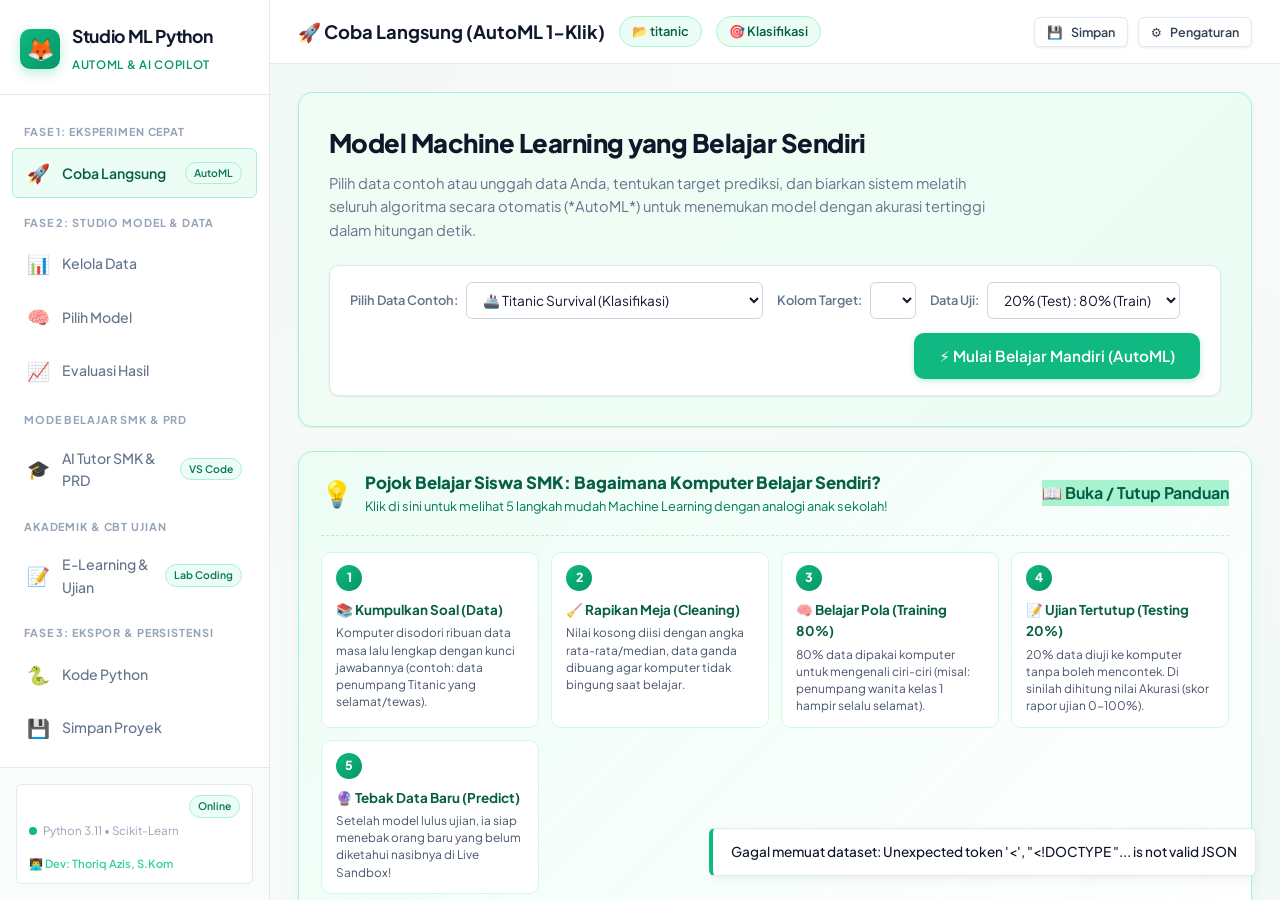
==== commit 1d6adb20: "feat(elearning): update students DB, add quiz management, 3 learning modules, and UI label fixes - U" ====
--- a/templates/index.html
+++ b/templates/index.html
@@ -737,7 +737,7 @@
               <div class="grid-3" style="align-items: flex-start;">
                 <div>
                   <label class="form-label-sm" style="font-weight: 700; color: #0f172a;">NISN Resmi Siswa: <span style="color: #ef4444;">*</span></label>
-                  <input type="text" class="app-input" id="student-login-nisn" placeholder="Ketik NISN (Contoh: 006 atau 001)" style="width: 100%; border-color: #cbd5e1;" autocomplete="off" />
+                  <input type="text" class="app-input" id="student-login-nisn" placeholder="Ketik NISN (Contoh: 0108492001 atau 001)" style="width: 100%; border-color: #cbd5e1;" autocomplete="off" />
                   <div id="student-login-status" style="font-size: 0.74rem; margin-top: 4px; display: none;"></div>
                 </div>
                 <div>
@@ -752,7 +752,7 @@
 
               <div style="margin-top: 14px; padding: 8px 12px; background: rgba(16,185,129,0.08); border-radius: 8px; font-size: 0.76rem; color: #047857; display: flex; align-items: center; gap: 8px;">
                 <span>💡</span>
-                <span><b>Contoh NISN Terdaftar:</b> <code>006</code> (Thoriq Azis), <code>001</code> (Ahmad Rizki), <code>002</code> (Budi Santoso), <code>003</code> (Citra Dewi), <code>004</code> (Deni Pratama). Ketik NISN untuk mendeteksi identitas otomatis!</span>
+                <span><b>Contoh NISN Terdaftar:</b> <code>0108492001</code> / <code>001</code> (Alexa Angel), <code>0098492020</code> / <code>020</code> (Abdi Rohim), <code>0088492029</code> / <code>029</code> (Amar Hadi). Ketik NISN lengkap atau 3 digit nomor urut untuk deteksi identitas otomatis!</span>
               </div>
 
               <div style="margin-top: 14px; display: flex; justify-content: space-between; align-items: center; border-top: 1px solid rgba(16,185,129,0.15); padding-top: 14px; flex-wrap: wrap; gap: 12px;">
@@ -779,12 +779,12 @@
                   </div>
                   <div>
                     <div style="display: flex; align-items: center; gap: 10px;">
-                      <h4 id="active-student-name" style="font-size: 1.12rem; font-weight: 800; color: #065f46; margin: 0;">Thoriq Azis</h4>
+                      <h4 id="active-student-name" style="font-size: 1.12rem; font-weight: 800; color: #065f46; margin: 0;">Siswa Aktif</h4>
                       <span class="nav-tag green" style="font-weight: 700;">✅ Terverifikasi Masuk</span>
                     </div>
                     <div style="font-size: 0.82rem; color: #047857; margin-top: 4px;">
-                      NISN: <b id="active-student-nisn" style="font-family: var(--font-mono); color: #065f46;">0058192841</b> • 
-                      Kelas: <b id="active-student-class" style="color: #065f46;">XII - SMK Cahaya Pertiwi</b>
+                      NISN: <b id="active-student-nisn" style="font-family: var(--font-mono); color: #065f46;">-</b> • 
+                      Kelas: <b id="active-student-class" style="color: #065f46;">SMK Cahaya Pertiwi</b>
                     </div>
                   </div>
                 </div>
@@ -813,28 +813,1152 @@
               </div>
             </div>
 
+            <!-- 2.5 MODUL PEMBELAJARAN: PENGANTAR INFORMATIKA & DASAR-DASARNYA (SMK KELAS X) -->
+            <div class="glass-panel" style="margin-top: 28px; border: 1.5px solid #93c5fd; background: linear-gradient(135deg, rgba(239,246,255,0.8), #ffffff);">
+              <div class="panel-header" style="cursor: pointer; margin-bottom: 0;" onclick="const c = document.getElementById('elearning-informatika-guide-content'); const b = document.getElementById('btn-toggle-informatika-guide'); c.classList.toggle('hidden'); if(b) b.innerHTML = c.classList.contains('hidden') ? '📖 Buka Materi' : '📕 Tutup Materi';">
+                <div style="display: flex; align-items: center; gap: 14px; flex: 1; min-width: 0;">
+                  <div style="width: 44px; height: 44px; border-radius: 12px; background: linear-gradient(135deg, #2563eb, #1d4ed8); color: white; display: flex; align-items: center; justify-content: center; font-size: 1.4rem; box-shadow: 0 4px 12px rgba(37,99,235,0.25); flex-shrink: 0;">
+                    💻
+                  </div>
+                  <div style="flex: 1; min-width: 0;">
+                    <div class="panel-title" style="color: #1e3a8a; font-size: 1.08rem; font-weight: 800; display: flex; align-items: center; gap: 8px; flex-wrap: wrap;">
+                      <span>Materi Pembelajaran: Apa Itu INFORMATIKA & Dasar-Dasarnya?</span>
+                      <span class="nav-tag purple" style="font-size: 0.7rem; padding: 2px 8px; margin: 0; font-weight: 700;">SMK Kelas X • Kurikulum Merdeka</span>
+                    </div>
+                    <div class="panel-subtitle" style="color: #1d4ed8;">
+                      Pelajari 8 Pilar Fondasi Informatika, Berpikir Komputasional, Perangkat Komputer, Logika Pemrograman Python & Keamanan Digital
+                    </div>
+                  </div>
+                </div>
+                <button class="btn btn-secondary btn-sm" id="btn-toggle-informatika-guide" type="button" style="border-color: #3b82f6; color: #1e40af; font-weight: 700; white-space: nowrap; flex-shrink: 0;">
+                  📖 Buka Materi
+                </button>
+              </div>
+
+              <div id="elearning-informatika-guide-content" class="hidden" style="margin-top: 20px; border-top: 1px dashed rgba(59, 130, 246, 0.3); padding-top: 18px;">
+                
+                <!-- Hero Konsep: Definisi Informatika & Siklus IPOS -->
+                <div style="background: #ffffff; border: 1px solid #bfdbfe; border-radius: 10px; padding: 18px 20px; margin-bottom: 20px; box-shadow: 0 2px 8px rgba(37,99,235,0.06);">
+                  <div style="display: flex; align-items: flex-start; gap: 16px; flex-wrap: wrap;">
+                    <div style="flex: 2; min-width: 280px;">
+                      <div style="color: #1e3a8a; font-size: 1.05rem; font-weight: 800; margin-bottom: 8px; display: flex; align-items: center; gap: 8px;">
+                        <span>💡 Apa Sebenarnya Ilmu INFORMATIKA Itu?</span>
+                      </div>
+                      <p style="font-size: 0.84rem; color: #334155; line-height: 1.6; margin-bottom: 8px;">
+                        <b>Informatika</b> adalah disiplin ilmu mengenai studi, perancangan, dan pembuatan sistem komputasi, serta prinsip-prinsip yang menjadi dasar perancangan tersebut. Informatika mempelajari bagaimana <b>data mentah</b> dikumpulkan, diproses melalui algoritma logika, disimpan dengan aman, dan disajikan menjadi <b>informasi yang bermanfaat</b> bagi manusia.
+                      </p>
+                      <p style="font-size: 0.82rem; color: #475569; line-height: 1.55;">
+                        Di <b>SMK Kelas X (Fase E)</b>, Informatika menjadi mata pelajaran fondasi kejuruan terpenting untuk membangun <i>digital mindset</i>, kemampuan <i>problem solving</i> tingkat tinggi, dan bekal menyongsong era Revolusi Industri 4.0 serta Artificial Intelligence (AI).
+                      </p>
+                    </div>
+
+                    <!-- Diagram IPOS (Input - Process - Output - Storage) -->
+                    <div style="flex: 1.4; min-width: 260px; background: #f0f7ff; border: 1px solid #93c5fd; border-radius: 8px; padding: 14px 16px;">
+                      <div style="font-size: 0.78rem; font-weight: 800; color: #1e40af; margin-bottom: 8px; text-transform: uppercase; letter-spacing: 0.05em; display: flex; align-items: center; gap: 6px;">
+                        <span>⚙️ Siklus Kerja Komputasi (IPOS):</span>
+                      </div>
+                      <div style="display: grid; grid-template-columns: repeat(2, 1fr); gap: 8px; font-size: 0.76rem;">
+                        <div style="background: #ffffff; padding: 8px 10px; border-radius: 6px; border: 1px solid #bfdbfe;">
+                          <b style="color: #2563eb;">1. INPUT ⌨️</b><br>
+                          <span style="color: #64748b;">Memasukkan data via keyboard, mouse, sensor, kamera, atau file CSV/Excel.</span>
+                        </div>
+                        <div style="background: #ffffff; padding: 8px 10px; border-radius: 6px; border: 1px solid #bfdbfe;">
+                          <b style="color: #2563eb;">2. PROCESS 🧠</b><br>
+                          <span style="color: #64748b;">CPU/GPU mengolah data dengan instruksi logika matematika & algoritma.</span>
+                        </div>
+                        <div style="background: #ffffff; padding: 8px 10px; border-radius: 6px; border: 1px solid #bfdbfe;">
+                          <b style="color: #2563eb;">3. OUTPUT 🖥️</b><br>
+                          <span style="color: #64748b;">Menampilkan hasil ke layar, printer, speaker, atau dashboard visualisasi.</span>
+                        </div>
+                        <div style="background: #ffffff; padding: 8px 10px; border-radius: 6px; border: 1px solid #bfdbfe;">
+                          <b style="color: #2563eb;">4. STORAGE 💾</b><br>
+                          <span style="color: #64748b;">Menyimpan data permanen di SSD, harddisk, cloud server, atau database SQLite.</span>
+                        </div>
+                      </div>
+                    </div>
+                  </div>
+                </div>
+
+                <!-- 8 Pilar Utama Informatika Kurikulum Merdeka -->
+                <div style="margin-bottom: 12px; display: flex; align-items: center; justify-content: space-between; flex-wrap: wrap; gap: 8px;">
+                  <div style="font-weight: 800; font-size: 0.96rem; color: #1e3a8a; display: flex; align-items: center; gap: 6px;">
+                    <span>🏛️ 8 Pilar Fondasi Informatika SMK Kelas X (Kurikulum Merdeka):</span>
+                  </div>
+                  <span style="font-size: 0.76rem; color: #2563eb; font-weight: 700; background: rgba(37,99,235,0.1); padding: 3px 10px; border-radius: 999px;">
+                    Capaian Pembelajaran Fase E
+                  </span>
+                </div>
+
+                <div style="display: grid; grid-template-columns: repeat(auto-fit, minmax(260px, 1fr)); gap: 14px; margin-bottom: 22px;">
+                  
+                  <!-- Pilar 1: BK -->
+                  <div class="smk-dataset-card" style="border-color: #bfdbfe;">
+                    <div class="smk-dataset-header">
+                      <div class="smk-dataset-title" style="color: #1e40af;">🧠 1. Berpikir Komputasional (BK)</div>
+                      <span class="smk-dataset-tag" style="background: #eff6ff; border-color: #93c5fd; color: #1d4ed8;">Inti Logika</span>
+                    </div>
+                    <div class="smk-dataset-desc">
+                      Metode bernalar dan memecahkan masalah kompleks secara terstruktur dan efisien agar dapat diselesaikan oleh manusia atau komputer.
+                    </div>
+                    <div class="smk-dataset-concept" style="background: rgba(59,130,246,0.06); color: #1e40af;">
+                      💡 <b>4 Pilar Utama CT:</b><br>
+                      • <b>Dekomposisi:</b> Memecah masalah besar menjadi komponen kecil.<br>
+                      • <b>Pengenalan Pola:</b> Mencari pola kesamaan data.<br>
+                      • <b>Abstraksi:</b> Mengambil informasi penting & mengabaikan detail tak relevan.<br>
+                      • <b>Perancangan Algoritma:</b> Menyusun langkah penyelesaian berurutan.
+                    </div>
+                  </div>
+
+                  <!-- Pilar 2: TIK -->
+                  <div class="smk-dataset-card" style="border-color: #bfdbfe;">
+                    <div class="smk-dataset-header">
+                      <div class="smk-dataset-title" style="color: #1e40af;">📱 2. Teknologi Info & Komunikasi (TIK)</div>
+                      <span class="smk-dataset-tag" style="background: #eff6ff; border-color: #93c5fd; color: #1d4ed8;">Produktivitas</span>
+                    </div>
+                    <div class="smk-dataset-desc">
+                      Keterampilan praktis memanfaatkan aplikasi perkantoran, sistem penyimpanan awan, dan manajemen kolaborasi digital di dunia kerja.
+                    </div>
+                    <div class="smk-dataset-concept" style="background: rgba(59,130,246,0.06); color: #1e40af;">
+                      💡 <b>Keahlian Wajib Siswa:</b><br>
+                      • Integrasi aplikasi perkantoran (Word, Excel, PowerPoint).<br>
+                      • Manajemen berkas & kolaborasi Cloud (Google Drive, Dropbox).<br>
+                      • Kolaborasi dokumen tim secara <i>real-time</i>.<br>
+                      • Teknik pencarian informasi ilmiah berbasis kata kunci spesifik (*Search Engine*).
+                    </div>
+                  </div>
+
+                  <!-- Pilar 3: SK -->
+                  <div class="smk-dataset-card" style="border-color: #bfdbfe;">
+                    <div class="smk-dataset-header">
+                      <div class="smk-dataset-title" style="color: #1e40af;">🖥️ 3. Sistem Komputer (SK)</div>
+                      <span class="smk-dataset-tag" style="background: #eff6ff; border-color: #93c5fd; color: #1d4ed8;">Arsitektur Mesin</span>
+                    </div>
+                    <div class="smk-dataset-desc">
+                      Pemahaman menyeluruh mengenai cara kerja interaksi perangkat keras (Hardware), perangkat lunak (Software), dan pengguna (Brainware).
+                    </div>
+                    <div class="smk-dataset-concept" style="background: rgba(59,130,246,0.06); color: #1e40af;">
+                      💡 <b>Komponen & Konsep:</b><br>
+                      • <b>Hardware:</b> CPU (ALU & Control Unit), RAM, Motherboard, SSD, GPU.<br>
+                      • <b>Software:</b> Sistem Operasi (Windows, Linux), Driver, Firmware BIOS/UEFI.<br>
+                      • <b>Siklus Eksekusi Mesin:</b> <i>Fetch</i> (ambil instruksi) ➔ <i>Decode</i> (terjemahkan biner) ➔ <i>Execute</i> (jalankan).
+                    </div>
+                  </div>
+
+                  <!-- Pilar 4: JKI -->
+                  <div class="smk-dataset-card" style="border-color: #bfdbfe;">
+                    <div class="smk-dataset-header">
+                      <div class="smk-dataset-title" style="color: #1e40af;">🌐 4. Jaringan Komputer & Internet (JKI)</div>
+                      <span class="smk-dataset-tag" style="background: #eff6ff; border-color: #93c5fd; color: #1d4ed8;">Konektivitas</span>
+                    </div>
+                    <div class="smk-dataset-desc">
+                      Penghubung antar perangkat komputer untuk berbagi data, komunikasi, dan akses sumber daya global melalui protokol standar.
+                    </div>
+                    <div class="smk-dataset-concept" style="background: rgba(59,130,246,0.06); color: #1e40af;">
+                      💡 <b>Materi Kunci:</b><br>
+                      • <b>Cakupan Jaringan:</b> LAN (Lab Sekolah), MAN (Kota), WAN (Internet).<br>
+                      • <b>Perangkat:</b> Router, Switch, Access Point, Kabel UTP Cat6, RJ45.<br>
+                      • <b>Alamat Jaringan:</b> IP Address IPv4 (misal: 192.168.1.1) & DNS Server.<br>
+                      • <b>Protokol Web:</b> HTTP vs HTTPS (terenkripsi SSL/TLS) & Firewall.
+                    </div>
+                  </div>
+
+                  <!-- Pilar 5: AD -->
+                  <div class="smk-dataset-card" style="border-color: #bfdbfe;">
+                    <div class="smk-dataset-header">
+                      <div class="smk-dataset-title" style="color: #1e40af;">📊 5. Analisis Data (AD)</div>
+                      <span class="smk-dataset-tag" style="background: #eff6ff; border-color: #93c5fd; color: #1d4ed8;">Fondasi AI & ML</span>
+                    </div>
+                    <div class="smk-dataset-desc">
+                      Kecakapan mengumpulkan data mentah, membersihkan data yang kotor, menganalisis statistik, serta membuat visualisasi grafik.
+                    </div>
+                    <div class="smk-dataset-concept" style="background: rgba(59,130,246,0.06); color: #1e40af;">
+                      💡 <b>Proses Analisis:</b><br>
+                      • Jenis Data: Data Numerik (Angka) & Data Kategorikal (Teks Label).<br>
+                      • <i>Data Cleaning:</i> Menangani nilai kosong (*missing values*) & data pencilan (*outlier*).<br>
+                      • Visualisasi: Diagram Batang, Line Chart, Histogram, & Matriks Korelasi.<br>
+                      • Alat Analisis: Spreadsheet & pustaka Python (Pandas & NumPy).
+                    </div>
+                  </div>
+
+                  <!-- Pilar 6: AP -->
+                  <div class="smk-dataset-card" style="border-color: #bfdbfe;">
+                    <div class="smk-dataset-header">
+                      <div class="smk-dataset-title" style="color: #1e40af;">⚙️ 6. Algoritma & Pemrograman (AP)</div>
+                      <span class="smk-dataset-tag" style="background: #eff6ff; border-color: #93c5fd; color: #1d4ed8;">Koding Python</span>
+                    </div>
+                    <div class="smk-dataset-desc">
+                      Menulis instruksi logika yang dapat dieksekusi oleh komputer secara otomatis menggunakan bahasa pemrograman modern (Python).
+                    </div>
+                    <div class="smk-dataset-concept" style="background: rgba(59,130,246,0.06); color: #1e40af;">
+                      💡 <b>Sintaks Dasar Python:</b><br>
+                      • <b>Variabel & Tipe:</b> <code>nama = "Budi"</code>, <code>nilai = 85</code>, <code>lulus = True</code>.<br>
+                      • <b>Percabangan:</b> <code>if nilai &gt;= 75: ... else: ...</code><br>
+                      • <b>Perulangan:</b> <code>for i in range(5): ...</code> dan <code>while</code>.<br>
+                      • <b>Koleksi Data:</b> List <code>[10, 20, 30]</code> & Dictionary <code>{"nama": "Siti"}</code>.
+                    </div>
+                  </div>
+
+                  <!-- Pilar 7: DSI -->
+                  <div class="smk-dataset-card" style="border-color: #bfdbfe;">
+                    <div class="smk-dataset-header">
+                      <div class="smk-dataset-title" style="color: #1e40af;">⚖️ 7. Dampak Sosial Informatika (DSI)</div>
+                      <span class="smk-dataset-tag" style="background: #eff6ff; border-color: #93c5fd; color: #1d4ed8;">Etika & Hukum</span>
+                    </div>
+                    <div class="smk-dataset-desc">
+                      Memahami aspek hukum, etika berinternet, keamanan data pribadi, dan tanggung jawab sosial sebagai warga digital yang baik.
+                    </div>
+                    <div class="smk-dataset-concept" style="background: rgba(59,130,246,0.06); color: #1e40af;">
+                      💡 <b>Kesadaran Keamanan Siber:</b><br>
+                      • <b>Netiket:</b> Tata krama dan sopan santun komunikasi di ruang publik maya.<br>
+                      • <b>Kejahatan Siber:</b> Bahaya link Phishing, penipuan online, malware, & hoaks.<br>
+                      • <b>Hukum Digital:</b> Regulasi UU ITE dan perlindungan data pribadi (PDP).<br>
+                      • <b>Jejak Digital (*Digital Footprint*):</b> Menjaga reputasi online seumur hidup.
+                    </div>
+                  </div>
+
+                  <!-- Pilar 8: PLB -->
+                  <div class="smk-dataset-card" style="border-color: #bfdbfe;">
+                    <div class="smk-dataset-header">
+                      <div class="smk-dataset-title" style="color: #1e40af;">🚀 8. Praktik Lintas Bidang (PLB)</div>
+                      <span class="smk-dataset-tag" style="background: #eff6ff; border-color: #93c5fd; color: #1d4ed8;">Proyek Kolaboratif</span>
+                    </div>
+                    <div class="smk-dataset-desc">
+                      Proyek kolaboratif terintegrasi yang menggabungkan seluruh pilar informatika untuk memecahkan persoalan riil di lingkungan sekitar.
+                    </div>
+                    <div class="smk-dataset-concept" style="background: rgba(59,130,246,0.06); color: #1e40af;">
+                      💡 <b>Contoh Proyek SMK:</b><br>
+                      • Pembuatan website profil sekolah atau katalog produk UKM.<br>
+                      • Aplikasi kasir digital sederhana menggunakan Python & database SQLite.<br>
+                      • Analisis data survei kepuasan kantin sekolah dan membuat infografis.<br>
+                      • Praktik kerja tim dengan metodologi Agile / Scrum sederhana.
+                    </div>
+                  </div>
+
+                </div>
+
+                <!-- Modul Pendalaman: 4 Fondasi Berpikir Komputasional dengan Studi Kasus SMK -->
+                <div style="background: linear-gradient(135deg, rgba(37, 99, 235, 0.04), rgba(59, 130, 246, 0.08)); border: 1.5px solid #93c5fd; border-radius: 10px; padding: 18px 20px; margin-bottom: 20px;">
+                  <div style="font-weight: 800; font-size: 0.94rem; color: #1e3a8a; margin-bottom: 8px; display: flex; align-items: center; gap: 8px;">
+                    <span>🔍 Studi Kasus Nyata: Menerapkan 4 Tahapan Berpikir Komputasional di Sekolah</span>
+                  </div>
+                  <div style="font-size: 0.82rem; color: #334155; margin-bottom: 12px; line-height: 1.55;">
+                    <b>Studi Kasus Kasir Kantin SMK:</b> <i>"Kantin SMK Cahaya Pertiwi mengalami antrean panjang saat jam istirahat karena kasir mencatat manual pesanan makanan dan menghitung kembalian uang dengan kalkulator kertas."</i>
+                  </div>
+                  <div style="display: grid; grid-template-columns: repeat(auto-fit, minmax(220px, 1fr)); gap: 12px;">
+                    <div style="background: #ffffff; padding: 12px 14px; border-radius: 8px; border: 1px solid #bfdbfe; box-shadow: 0 1px 3px rgba(0,0,0,0.03);">
+                      <b style="color: #1e40af; font-size: 0.84rem;">1. Dekomposisi 🧩</b>
+                      <p style="font-size: 0.76rem; color: #475569; margin-top: 5px; line-height: 1.45;">
+                        Memecah masalah menjadi sub-tugas kecil: (a) Menampilkan daftar menu & harga, (b) Memilih item yang dibeli, (c) Menghitung total belanja, (d) Menghitung uang kembalian.
+                      </p>
+                    </div>
+                    <div style="background: #ffffff; padding: 12px 14px; border-radius: 8px; border: 1px solid #bfdbfe; box-shadow: 0 1px 3px rgba(0,0,0,0.03);">
+                      <b style="color: #1e40af; font-size: 0.84rem;">2. Pengenalan Pola 🔎</b>
+                      <p style="font-size: 0.76rem; color: #475569; margin-top: 5px; line-height: 1.45;">
+                        Melihat pola: Setiap transaksi selalu mengalikan <code>jumlah × harga_satuan</code>, lalu menjumlahkan seluruh item. Rumus kembalian selalu <code>uang_bayar - total_belanja</code>.
+                      </p>
+                    </div>
+                    <div style="background: #ffffff; padding: 12px 14px; border-radius: 8px; border: 1px solid #bfdbfe; box-shadow: 0 1px 3px rgba(0,0,0,0.03);">
+                      <b style="color: #1e40af; font-size: 0.84rem;">3. Abstraksi 🎯</b>
+                      <p style="font-size: 0.76rem; color: #475569; margin-top: 5px; line-height: 1.45;">
+                        Fokus pada informasi esensial: Nama makanan, harga, dan jumlah pesanan. Abaikan hal tidak relevan seperti merek piring atau warna seragam siswa yang memesan.
+                      </p>
+                    </div>
+                    <div style="background: #ffffff; padding: 12px 14px; border-radius: 8px; border: 1px solid #bfdbfe; box-shadow: 0 1px 3px rgba(0,0,0,0.03);">
+                      <b style="color: #1e40af; font-size: 0.84rem;">4. Perancangan Algoritma ⚙️</b>
+                      <p style="font-size: 0.76rem; color: #475569; margin-top: 5px; line-height: 1.45;">
+                        Menyusun langkah instruksi logis berurutan: Mulai ➔ Input menu & jumlah ➔ Hitung total ➔ Input bayar ➔ Jika bayar &lt; total tolak, jika cukup hitung kembalian ➔ Cetak struk.
+                      </p>
+                    </div>
+                  </div>
+                </div>
+
+                <!-- Contoh Kode Python Dasar untuk Siswa SMK Kelas X -->
+                <div style="background: #ffffff; border: 1px solid #bfdbfe; border-radius: 10px; padding: 16px 20px; margin-bottom: 20px;">
+                  <div style="font-weight: 800; font-size: 0.92rem; color: #1e3a8a; margin-bottom: 6px; display: flex; align-items: center; gap: 8px;">
+                    <span>🐍 Contoh Kode Python Sederhana (Algoritma Penentuan Nilai Kelulusan SMK)</span>
+                  </div>
+                  <p style="font-size: 0.78rem; color: #64748b; margin-bottom: 10px;">
+                    Siswa SMK kelas X dapat langsung mempraktikkan logika percabangan dan perulangan dasar berikut di lab komputer:
+                  </p>
+                  <pre style="background: #0f172a; color: #f1f5f9; padding: 14px 16px; border-radius: 8px; font-family: var(--font-mono); font-size: 0.8rem; overflow-x: auto; line-height: 1.5;"><code># Program Penentuan Status Kelulusan Siswa SMK Cahaya Pertiwi
+kkm_standar = 75.0
+nilai_siswa = [85.0, 72.0, 90.0, 68.5, 78.0]
+
+print("=== REKAP KELULUSAN INFORMATIKA KELAS X ===")
+for i, skor in enumerate(nilai_siswa, 1):
+    if skor >= kkm_standar:
+        status = "KOMPETEN (LULUS) ✅"
+    else:
+        status = "REMEDIAL 📝"
+    print(f"Siswa {i}: Nilai = {skor} -> Status: {status}")</code></pre>
+                </div>
+
+                <!-- Roadmap Belajar & Tips Belajar Informatika -->
+                <div style="background: linear-gradient(135deg, rgba(37,99,235,0.08), rgba(16,185,129,0.08)); border: 1px solid #93c5fd; border-radius: 10px; padding: 16px 20px; display: flex; align-items: center; justify-content: space-between; flex-wrap: wrap; gap: 14px;">
+                  <div style="flex: 1; min-width: 280px;">
+                    <div style="font-weight: 800; font-size: 0.9rem; color: #1e3a8a; margin-bottom: 4px;">
+                      🎓 Kunci Sukses Siswa SMK Kelas X dalam Mata Pelajaran Informatika:
+                    </div>
+                    <div style="font-size: 0.8rem; color: #334155; line-height: 1.6;">
+                      1. <b>Koding Sambil Praktik:</b> Jangan hanya membaca teori, ketik kodenya langsung di menu Ujian/Lab.<br>
+                      2. <b>Jangan Takut Pesan Error:</b> Pesan error (SyntaxError, TypeError) adalah teman belajar terbaik programmer.<br>
+                      3. <b>Biasakan Berpikir Sistematis:</b> Uraikan masalah rumit jadi langkah-langkah kecil sebelum menulis kode!
+                    </div>
+                  </div>
+                  <button class="btn btn-primary btn-sm" onclick="const c = document.getElementById('elearning-informatika-guide-content'); const b = document.getElementById('btn-toggle-informatika-guide'); c.classList.add('hidden'); if(b) b.innerHTML = '📖 Buka Materi';" style="background: linear-gradient(135deg, #2563eb, #1d4ed8); white-space: nowrap; height: 38px;">
+                    📕 Tutup Materi
+                  </button>
+                </div>
+
+              </div>
+            </div>
+
+            <!-- 2.6 MODUL PEMBELAJARAN: DASAR-DASAR PEMROGRAMAN PYTHON (SMK KELAS XI & XII) -->
+            <div class="glass-panel" style="margin-top: 28px; border: 1.5px solid #fcd34d; background: linear-gradient(135deg, rgba(254,243,199,0.7), #ffffff);">
+              <div class="panel-header" style="cursor: pointer; margin-bottom: 0;" onclick="const c = document.getElementById('elearning-python-guide-content'); const b = document.getElementById('btn-toggle-python-guide'); c.classList.toggle('hidden'); if(b) b.innerHTML = c.classList.contains('hidden') ? '📖 Buka Materi' : '📕 Tutup Materi';">
+                <div style="display: flex; align-items: center; gap: 14px; flex: 1; min-width: 0;">
+                  <div style="width: 44px; height: 44px; border-radius: 12px; background: linear-gradient(135deg, #f59e0b, #d97706); color: white; display: flex; align-items: center; justify-content: center; font-size: 1.4rem; box-shadow: 0 4px 12px rgba(245,158,11,0.25); flex-shrink: 0;">
+                    🐍
+                  </div>
+                  <div style="flex: 1; min-width: 0;">
+                    <div class="panel-title" style="color: #92400e; font-size: 1.08rem; font-weight: 800; display: flex; align-items: center; gap: 8px; flex-wrap: wrap;">
+                      <span>Materi Pembelajaran: Dasar-Dasar Pemrograman Python</span>
+                      <span class="nav-tag amber" style="font-size: 0.7rem; padding: 2px 8px; margin: 0; font-weight: 700;">SMK Kelas XI & XII</span>
+                    </div>
+                    <div class="panel-subtitle" style="color: #b45309;">
+                      Panduan Praktis Siswa SMK Kelas XI & XII: Cetak Teks, Variabel, Tipe Data, Operator, Percabangan (if-else), Perulangan (loop), List/Dict hingga Fungsi (def)
+                    </div>
+                  </div>
+                </div>
+                <button class="btn btn-secondary btn-sm" id="btn-toggle-python-guide" type="button" style="border-color: #f59e0b; color: #92400e; font-weight: 700; white-space: nowrap; flex-shrink: 0;">
+                  📖 Buka Materi
+                </button>
+              </div>
+
+              <div id="elearning-python-guide-content" class="hidden" style="margin-top: 20px; border-top: 1px dashed rgba(245, 158, 11, 0.35); padding-top: 18px;">
+                
+                <!-- Hero Pengenalan Python -->
+                <div style="background: #ffffff; border: 1px solid #fde68a; border-radius: 10px; padding: 18px 20px; margin-bottom: 20px; box-shadow: 0 2px 8px rgba(245,158,11,0.06);">
+                  <div style="display: flex; align-items: flex-start; gap: 16px; flex-wrap: wrap;">
+                    <div style="flex: 2; min-width: 280px;">
+                      <div style="color: #92400e; font-size: 1.05rem; font-weight: 800; margin-bottom: 8px; display: flex; align-items: center; gap: 8px; flex-wrap: wrap;">
+                        <span>💡 Mengapa Python Menjadi Bahasa Pemrograman Nomor 1 di Dunia?</span>
+                        <span class="nav-tag amber" style="font-size: 0.7rem; padding: 2px 8px; font-weight: 700;">SMK Kelas XI & XII</span>
+                      </div>
+                      <p style="font-size: 0.84rem; color: #334155; line-height: 1.6; margin-bottom: 8px;">
+                        <b>Python</b> diciptakan oleh Guido van Rossum dan dirilis pertama kali pada tahun 1991 dengan filosofi desain yang menekankan <b>keterbacaan kode (*readability*)</b>. Sintaks Python sangat ringkas dan bersih menyerupai bahasa Inggris sehari-hari, menjadikannya bahasa ideal bagi siswa pemula SMK hingga insinyur profesional Google, NASA, dan Netflix.
+                      </p>
+                      <p style="font-size: 0.82rem; color: #475569; line-height: 1.55;">
+                        Di industri teknologi modern, Python adalah bahasa standar emas untuk <b>Kecerdasan Buatan (AI)</b>, <b>Data Science</b>, <b>Web Development (Backend)</b>, otomatisasi sistem jaringan, serta scripting praktis.
+                      </p>
+                    </div>
+
+                    <div style="flex: 1.2; min-width: 240px; background: #fffbeb; border: 1px solid #fde68a; border-radius: 8px; padding: 12px 14px;">
+                      <div style="font-size: 0.78rem; font-weight: 800; color: #92400e; margin-bottom: 6px; text-transform: uppercase;">
+                        ⚡ 4 Keunggulan Utama Python:
+                      </div>
+                      <ul style="font-size: 0.76rem; color: #78350f; line-height: 1.6; padding-left: 16px; margin: 0;">
+                        <li><b>Sintaks Sederhana:</b> Tanpa titik koma (<code>;</code>) wajib di akhir baris.</li>
+                        <li><b>Indentasi Bersih:</b> Struktur blok kode diatur oleh spasi rapi.</li>
+                        <li><b>Ekosistem Kaya:</b> Ribuan pustaka gratis siap pakai.</li>
+                        <li><b>Multiplatform:</b> Berjalan di Windows, Linux, Mac, & Cloud.</li>
+                      </ul>
+                    </div>
+                  </div>
+                </div>
+
+                <!-- Navigasi 8 Bab Modul Python -->
+                <div style="display: grid; grid-template-columns: repeat(auto-fit, minmax(280px, 1fr)); gap: 16px; margin-bottom: 22px;">
+
+                  <!-- Bab 1: Print & Komentar -->
+                  <div class="smk-dataset-card" style="border-color: #fde68a;">
+                    <div class="smk-dataset-header">
+                      <div class="smk-dataset-title" style="color: #92400e;">🖨️ Bab 1: Cetak Teks & Komentar</div>
+                      <span class="smk-dataset-tag" style="background: #fffbeb; border-color: #fde68a; color: #b45309;">Dasar Output</span>
+                    </div>
+                    <div class="smk-dataset-desc">
+                      Fungsi <code>print()</code> digunakan untuk menampilkan teks atau nilai variabel ke konsol layar. Tanda pagar (<code>#</code>) digunakan untuk komentar yang tidak akan dieksekusi.
+                    </div>
+                    <div style="background: #0f172a; border-radius: 6px; padding: 10px 12px; margin-bottom: 8px; font-family: var(--font-mono); font-size: 0.76rem; color: #f8fafc; overflow-x: auto;">
+<span style="color: #94a3b8;"># 1. Menampilkan teks string</span>
+<span style="color: #38bdf8;">print</span>(<span style="color: #a7f3d0;">"Halo, SMK Cahaya Pertiwi!"</span>)
+
+<span style="color: #94a3b8;"># 2. Cetak beberapa nilai sekaligus</span>
+<span style="color: #38bdf8;">print</span>(<span style="color: #a7f3d0;">"Nilai Ujian:"</span>, <span style="color: #fde68a;">90</span>, <span style="color: #a7f3d0;">"Predikat:"</span>, <span style="color: #a7f3d0;">"A"</span>)
+
+<span style="color: #94a3b8;"># 3. F-String (Formatted String modern)</span>
+nama = <span style="color: #a7f3d0;">"Alexa"</span>
+skor = <span style="color: #fde68a;">88.5</span>
+<span style="color: #38bdf8;">print</span>(<span style="color: #a7f3d0;">f"Siswa {nama} memperoleh skor {skor}"</span>)
+                    </div>
+                    <div class="smk-dataset-concept" style="background: rgba(245,158,11,0.08); color: #92400e;">
+                      💡 <b>Tips Siswa:</b> Selalu gunakan <b>f-string</b> (huruf <code>f</code> sebelum tanda petik) saat menggabungkan teks dengan angka variabel agar tidak terjadi <i>TypeError</i>.
+                    </div>
+                  </div>
+
+                  <!-- Bab 2: Variabel & Aturan Penamaan -->
+                  <div class="smk-dataset-card" style="border-color: #fde68a;">
+                    <div class="smk-dataset-header">
+                      <div class="smk-dataset-title" style="color: #92400e;">📦 Bab 2: Variabel & Aturan Penamaan</div>
+                      <span class="smk-dataset-tag" style="background: #fffbeb; border-color: #fde68a; color: #b45309;">Wadah Memori</span>
+                    </div>
+                    <div class="smk-dataset-desc">
+                      Variabel adalah nama wadah penyimpan nilai data di memori komputer. Nilai variabel dapat diubah sewaktu-waktu (*re-assignment*).
+                    </div>
+                    <div style="background: #0f172a; border-radius: 6px; padding: 10px 12px; margin-bottom: 8px; font-family: var(--font-mono); font-size: 0.76rem; color: #f8fafc; overflow-x: auto;">
+<span style="color: #94a3b8;"># Deklarasi variabel</span>
+nama_siswa = <span style="color: #a7f3d0;">"Rian Saputra"</span>   <span style="color: #94a3b8;"># snake_case</span>
+umur = <span style="color: #fde68a;">16</span>
+uang_saku = <span style="color: #fde68a;">20000</span>
+
+<span style="color: #94a3b8;"># Mengubah nilai variabel</span>
+uang_saku = uang_saku - <span style="color: #fde68a;">5000</span>   <span style="color: #94a3b8;"># Sekarang 15000</span>
+<span style="color: #38bdf8;">print</span>(uang_saku)
+                    </div>
+                    <div class="smk-dataset-concept" style="background: rgba(245,158,11,0.08); color: #92400e;">
+                      💡 <b>Aturan Wajib Variabel:</b><br>
+                      • Harus diawali huruf atau underscore (<code>_</code>), <b>TIDAK</b> boleh diawali angka (misal <code>1nilai</code> salah).<br>
+                      • Tidak boleh pakai spasi (gunakan <code>nama_lengkap</code>).<br>
+                      • Peka huruf besar-kecil: <code>kelas</code> beda dengan <code>Kelas</code>!
+                    </div>
+                  </div>
+
+                  <!-- Bab 3: Tipe Data & Type Casting -->
+                  <div class="smk-dataset-card" style="border-color: #fde68a;">
+                    <div class="smk-dataset-header">
+                      <div class="smk-dataset-title" style="color: #92400e;">🏷️ Bab 3: Tipe Data & Casting</div>
+                      <span class="smk-dataset-tag" style="background: #fffbeb; border-color: #fde68a; color: #b45309;">4 Tipe Primitif</span>
+                    </div>
+                    <div class="smk-dataset-desc">
+                      Python secara otomatis mendeteksi tipe data variabel (*Dynamic Typing*). Fungsi <code>type()</code> untuk mengecek, dan fungsi casting untuk mengubah tipe.
+                    </div>
+                    <div style="background: #0f172a; border-radius: 6px; padding: 10px 12px; margin-bottom: 8px; font-family: var(--font-mono); font-size: 0.76rem; color: #f8fafc; overflow-x: auto;">
+teks = <span style="color: #a7f3d0;">"100"</span>       <span style="color: #94a3b8;"># str (String)</span>
+bulat = <span style="color: #fde68a;">25</span>        <span style="color: #94a3b8;"># int (Integer)</span>
+desimal = <span style="color: #fde68a;">3.75</span>    <span style="color: #94a3b8;"># float (Desimal)</span>
+aktif = <span style="color: #fb923c;">True</span>      <span style="color: #94a3b8;"># bool (Boolean)</span>
+
+<span style="color: #94a3b8;"># Konversi tipe (Type Casting)</span>
+angka = <span style="color: #38bdf8;">int</span>(teks)       <span style="color: #94a3b8;"># Jadi int 100</span>
+total = angka + bulat  <span style="color: #94a3b8;"># 125 (Bisa dihitung!)</span>
+                    </div>
+                    <div class="smk-dataset-concept" style="background: rgba(245,158,11,0.08); color: #92400e;">
+                      💡 <b>Jebakan Pemula:</b> <code>"10" + "20"</code> menghasilkan teks <code>"1020"</code>. Lakukan <code>int("10") + int("20")</code> untuk mendapatkan angka <code>30</code>!
+                    </div>
+                  </div>
+
+                  <!-- Bab 4: Operator Lengkap -->
+                  <div class="smk-dataset-card" style="border-color: #fde68a;">
+                    <div class="smk-dataset-header">
+                      <div class="smk-dataset-title" style="color: #92400e;">➗ Bab 4: Operator Matematika & Logika</div>
+                      <span class="smk-dataset-tag" style="background: #fffbeb; border-color: #fde68a; color: #b45309;">Kalkulasi & Logika</span>
+                    </div>
+                    <div class="smk-dataset-desc">
+                      Simbol-simbol untuk operasi aritmatika, perbandingan nilai, dan operasi logika gabungan.
+                    </div>
+                    <div style="background: #0f172a; border-radius: 6px; padding: 10px 12px; margin-bottom: 8px; font-family: var(--font-mono); font-size: 0.76rem; color: #f8fafc; overflow-x: auto;">
+<span style="color: #94a3b8;"># Aritmatika: + - * / // % **</span>
+<span style="color: #38bdf8;">print</span>(<span style="color: #fde68a;">7</span> / <span style="color: #fde68a;">2</span>)    <span style="color: #94a3b8;"># 3.5 (Bagi pecahan)</span>
+<span style="color: #38bdf8;">print</span>(<span style="color: #fde68a;">7</span> // <span style="color: #fde68a;">2</span>)   <span style="color: #94a3b8;"># 3 (Bagi bulat)</span>
+<span style="color: #38bdf8;">print</span>(<span style="color: #fde68a;">7</span> % <span style="color: #fde68a;">2</span>)    <span style="color: #94a3b8;"># 1 (Sisa bagi/modulus)</span>
+<span style="color: #38bdf8;">print</span>(<span style="color: #fde68a;">2</span> ** <span style="color: #fde68a;">3</span>)   <span style="color: #94a3b8;"># 8 (Pangkat: 2^3)</span>
+
+<span style="color: #94a3b8;"># Logika: and, or, not</span>
+nilai = <span style="color: #fde68a;">80</span>
+kehadiran = <span style="color: #fde68a;">95</span>
+lulus = (nilai &gt;= <span style="color: #fde68a;">75</span>) <span style="color: #fb923c;">and</span> (kehadiran &gt;= <span style="color: #fde68a;">80</span>)
+                    </div>
+                    <div class="smk-dataset-concept" style="background: rgba(245,158,11,0.08); color: #92400e;">
+                      💡 <b>Operator Perbandingan:</b> <code>==</code> (sama dengan), <code>!=</code> (tidak sama), <code>&gt;=</code> (lebih besar atau sama). Ingat: <code>=</code> adalah assignment, <code>==</code> adalah pembanding!
+                    </div>
+                  </div>
+
+                  <!-- Bab 5: Percabangan (If - Elif - Else) -->
+                  <div class="smk-dataset-card" style="border-color: #fde68a;">
+                    <div class="smk-dataset-header">
+                      <div class="smk-dataset-title" style="color: #92400e;">🔀 Bab 5: Percabangan (If, Elif, Else)</div>
+                      <span class="smk-dataset-tag" style="background: #fffbeb; border-color: #fde68a; color: #b45309;">Pengambilan Keputusan</span>
+                    </div>
+                    <div class="smk-dataset-desc">
+                      Mengarahkan alur eksekusi program berdasarkan kondisi benar (*True*) atau salah (*False*). Indentasi (spasi menjorok) wajib 4 spasi.
+                    </div>
+                    <div style="background: #0f172a; border-radius: 6px; padding: 10px 12px; margin-bottom: 8px; font-family: var(--font-mono); font-size: 0.76rem; color: #f8fafc; overflow-x: auto;">
+skor = <span style="color: #fde68a;">82</span>
+
+<span style="color: #fb923c;">if</span> skor &gt;= <span style="color: #fde68a;">90</span>:
+    grade = <span style="color: #a7f3d0;">"A (Sangat Memuaskan) 🏆"</span>
+<span style="color: #fb923c;">elif</span> skor &gt;= <span style="color: #fde68a;">75</span>:
+    grade = <span style="color: #a7f3d0;">"B (Kompeten) ✅"</span>
+<span style="color: #fb923c;">elif</span> skor &gt;= <span style="color: #fde68a;">60</span>:
+    grade = <span style="color: #a7f3d0;">"C (Cukup) ⚠️"</span>
+<span style="color: #fb923c;">else</span>:
+    grade = <span style="color: #a7f3d0;">"D (Remedial Wajib) 📝"</span>
+
+<span style="color: #38bdf8;">print</span>(<span style="color: #a7f3d0;">f"Hasil Ujian: {grade}"</span>)
+                    </div>
+                    <div class="smk-dataset-concept" style="background: rgba(245,158,11,0.08); color: #92400e;">
+                      💡 <b>Aturan Emas:</b> Jangan lupakan tanda titik dua (<code>:</code>) di akhir baris <code>if</code>, <code>elif</code>, dan <code>else</code>, serta baris bawahnya wajib di-tab/spasi menjorok!
+                    </div>
+                  </div>
+
+                  <!-- Bab 6: Perulangan (For & While Loop) -->
+                  <div class="smk-dataset-card" style="border-color: #fde68a;">
+                    <div class="smk-dataset-header">
+                      <div class="smk-dataset-title" style="color: #92400e;">🔁 Bab 6: Perulangan (For & While Loop)</div>
+                      <span class="smk-dataset-tag" style="background: #fffbeb; border-color: #fde68a; color: #b45309;">Otomatisasi Loop</span>
+                    </div>
+                    <div class="smk-dataset-desc">
+                      Menjalankan sekumpulan perintah berulang kali tanpa harus mengetik kode yang sama berulang kali.
+                    </div>
+                    <div style="background: #0f172a; border-radius: 6px; padding: 10px 12px; margin-bottom: 8px; font-family: var(--font-mono); font-size: 0.76rem; color: #f8fafc; overflow-x: auto;">
+<span style="color: #94a3b8;"># 1. For loop dengan range(start, stop)</span>
+<span style="color: #94a3b8;"># Catatan: range(1, 6) mencetak 1 sampai 5!</span>
+<span style="color: #fb923c;">for</span> i <span style="color: #fb923c;">in</span> <span style="color: #38bdf8;">range</span>(<span style="color: #fde68a;">1</span>, <span style="color: #fde68a;">6</span>):
+    <span style="color: #38bdf8;">print</span>(<span style="color: #a7f3d0;">f"Putaran ke-{i}"</span>)
+
+<span style="color: #94a3b8;"># 2. While loop dengan counter hitungan</span>
+hitung = <span style="color: #fde68a;">3</span>
+<span style="color: #fb923c;">while</span> hitung &gt; <span style="color: #fde68a;">0</span>:
+    <span style="color: #38bdf8;">print</span>(<span style="color: #a7f3d0;">f"Hitung mundur: {hitung}"</span>)
+    hitung -= <span style="color: #fde68a;">1</span>  <span style="color: #94a3b8;"># kurangi 1 agar tidak infinite!</span>
+                    </div>
+                    <div class="smk-dataset-concept" style="background: rgba(245,158,11,0.08); color: #92400e;">
+                      💡 <b>Keyword Penting:</b> Gunakan <code>break</code> untuk menghentikan loop seketika, dan <code>continue</code> untuk melompati iterasi saat ini ke putaran berikutnya.
+                    </div>
+                  </div>
+
+                  <!-- Bab 7: Struktur Data List & Dictionary -->
+                  <div class="smk-dataset-card" style="border-color: #fde68a;">
+                    <div class="smk-dataset-header">
+                      <div class="smk-dataset-title" style="color: #92400e;">📋 Bab 7: List & Dictionary</div>
+                      <span class="smk-dataset-tag" style="background: #fffbeb; border-color: #fde68a; color: #b45309;">Koleksi Data</span>
+                    </div>
+                    <div class="smk-dataset-desc">
+                      List <code>[]</code> menyimpan data urut berbasis indeks (mulai dari 0), sedangkan Dictionary <code>{}</code> menyimpan pasangan kunci-nilai (*key-value*).
+                    </div>
+                    <div style="background: #0f172a; border-radius: 6px; padding: 10px 12px; margin-bottom: 8px; font-family: var(--font-mono); font-size: 0.76rem; color: #f8fafc; overflow-x: auto;">
+<span style="color: #94a3b8;"># List: Daftar Nama Siswa</span>
+siswa = [<span style="color: #a7f3d0;">"Budi"</span>, <span style="color: #a7f3d0;">"Siti"</span>, <span style="color: #a7f3d0;">"Rian"</span>]
+siswa.<span style="color: #38bdf8;">append</span>(<span style="color: #a7f3d0;">"Dewi"</span>)   <span style="color: #94a3b8;"># Tambah elemen</span>
+<span style="color: #38bdf8;">print</span>(siswa[<span style="color: #fde68a;">0</span>])       <span style="color: #94a3b8;"># Indeks 0: 'Budi'</span>
+
+<span style="color: #94a3b8;"># Dictionary: Data Siswa Lengkap</span>
+profil = {
+    <span style="color: #a7f3d0;">"nama"</span>: <span style="color: #a7f3d0;">"Alexa Angel"</span>,
+    <span style="color: #a7f3d0;">"nisn"</span>: <span style="color: #a7f3d0;">"0108492001"</span>,
+    <span style="color: #a7f3d0;">"nilai_kejuruan"</span>: <span style="color: #fde68a;">88.5</span>
+}
+<span style="color: #38bdf8;">print</span>(profil[<span style="color: #a7f3d0;">"nama"</span>]) <span style="color: #94a3b8;"># Output: Alexa Angel</span>
+                    </div>
+                    <div class="smk-dataset-concept" style="background: rgba(245,158,11,0.08); color: #92400e;">
+                      💡 <b>Fungsi Penting:</b> <code>len(siswa)</code> menghitung jumlah elemen, <code>del siswa[0]</code> menghapus elemen, dan <code>profil.keys()</code> melihat seluruh kunci.
+                    </div>
+                  </div>
+
+                  <!-- Bab 8: Fungsi (def) & Fungsi Bawaan -->
+                  <div class="smk-dataset-card" style="border-color: #fde68a;">
+                    <div class="smk-dataset-header">
+                      <div class="smk-dataset-title" style="color: #92400e;">⚙️ Bab 8: Fungsi (def) & Return</div>
+                      <span class="smk-dataset-tag" style="background: #fffbeb; border-color: #fde68a; color: #b45309;">Modularitas Kode</span>
+                    </div>
+                    <div class="smk-dataset-desc">
+                      Fungsi adalah blok kode terorganisir yang dapat dipanggil berkali-kali menggunakan kata kunci <code>def</code> dan mengembalikan hasil dengan <code>return</code>.
+                    </div>
+                    <div style="background: #0f172a; border-radius: 6px; padding: 10px 12px; margin-bottom: 8px; font-family: var(--font-mono); font-size: 0.76rem; color: #f8fafc; overflow-x: auto;">
+<span style="color: #94a3b8;"># Mendefinisikan fungsi perhitungan</span>
+<span style="color: #fb923c;">def</span> <span style="color: #60a5fa;">hitung_kkm</span>(nilai_tugas, nilai_uts):
+    rata_rata = (nilai_tugas + nilai_uts) / <span style="color: #fde68a;">2</span>
+    <span style="color: #fb923c;">if</span> rata_rata &gt;= <span style="color: #fde68a;">75.0</span>:
+        <span style="color: #fb923c;">return</span> <span style="color: #a7f3d0;">f"LULUS ({rata_rata})"</span>
+    <span style="color: #fb923c;">return</span> <span style="color: #a7f3d0;">f"REMEDIAL ({rata_rata})"</span>
+
+<span style="color: #94a3b8;"># Memanggil fungsi</span>
+hasil = <span style="color: #60a5fa;">hitung_kkm</span>(<span style="color: #fde68a;">80</span>, <span style="color: #fde68a;">85</span>)
+<span style="color: #38bdf8;">print</span>(hasil)  <span style="color: #94a3b8;"># LULUS (82.5)</span>
+                    </div>
+                    <div class="smk-dataset-concept" style="background: rgba(245,158,11,0.08); color: #92400e;">
+                      💡 <b>Fungsi Bawaan Top Python:</b> <code>len()</code> (panjang), <code>sum()</code> (total), <code>max()</code> (terbesar), <code>min()</code> (terkecil), <code>round()</code> (pembulatan), dan <code>sorted()</code> (pengurutan).
+                    </div>
+                  </div>
+
+                </div>
+
+                <!-- Modul Pendalaman: Penanganan Error & Kode Praktik Lengkap -->
+                <div style="background: linear-gradient(135deg, rgba(245, 158, 11, 0.05), rgba(217, 119, 6, 0.08)); border: 1.5px solid #fcd34d; border-radius: 10px; padding: 18px 20px; margin-bottom: 20px;">
+                  <div style="font-weight: 800; font-size: 0.94rem; color: #92400e; margin-bottom: 8px; display: flex; align-items: center; gap: 8px;">
+                    <span>🛡️ Bab 9: Penanganan Kesalahan (Error Handling: Try - Except)</span>
+                  </div>
+                  <div style="font-size: 0.82rem; color: #334155; margin-bottom: 12px; line-height: 1.55;">
+                    Di dunia industri perangkat lunak, program tidak boleh tiba-tiba mati (*crash*) saat pengguna salah memasukkan data. Gunakan blok <code>try ... except</code> untuk menangkap kesalahan secara aman:
+                  </div>
+                  <pre style="background: #0f172a; color: #f1f5f9; padding: 14px 16px; border-radius: 8px; font-family: var(--font-mono); font-size: 0.8rem; overflow-x: auto; line-height: 1.5;"><code># Contoh Pencegahan Crash (ZeroDivisionError & ValueError)
+def bagi_angka(pembilang, penyebut):
+    try:
+        hasil = float(pembilang) / float(penyebut)
+        return f"Hasil: {hasil}"
+    except ZeroDivisionError:
+        return "⚠️ Error: Angka penyebut tidak boleh nol (0)!"
+    except ValueError:
+        return "⚠️ Error: Input harus berupa angka valid!"
+
+print(bagi_angka(10, 2))   # Hasil: 5.0
+print(bagi_angka(10, 0))   # Menghasilkan pesan peringatan aman, program tidak crash!</code></pre>
+                </div>
+
+                <!-- Cheat Sheet Rangkuman Cepat -->
+                <div style="background: #ffffff; border: 1px solid #fde68a; border-radius: 10px; padding: 16px 20px; margin-bottom: 20px;">
+                  <div style="font-weight: 800; font-size: 0.92rem; color: #92400e; margin-bottom: 10px; display: flex; align-items: center; gap: 8px;">
+                    <span>📑 Tabel Ringkasan Cepat Sintaks Python (Cheat Sheet SMK)</span>
+                  </div>
+                  <div class="table-container" style="max-height: 250px; overflow-y: auto;">
+                    <table class="data-table" style="font-size: 0.78rem;">
+                      <thead>
+                        <tr>
+                          <th>Konsep</th>
+                          <th>Contoh Sintaks</th>
+                          <th>Keterangan / Hasil</th>
+                        </tr>
+                      </thead>
+                      <tbody>
+                        <tr>
+                          <td><b>Output Teks</b></td>
+                          <td><code>print("Halo Dunia")</code></td>
+                          <td>Mencetak string ke terminal</td>
+                        </tr>
+                        <tr>
+                          <td><b>F-String</b></td>
+                          <td><code>print(f"Skor: {nilai}")</code></td>
+                          <td>Format teks dengan variabel langsung</td>
+                        </tr>
+                        <tr>
+                          <td><b>Variabel</b></td>
+                          <td><code>nama_siswa = 'Alexa'</code></td>
+                          <td>Menyimpan data di wadah memori</td>
+                        </tr>
+                        <tr>
+                          <td><b>Casting Tipe</b></td>
+                          <td><code>angka = int("25")</code></td>
+                          <td>Mengubah teks angka menjadi integer</td>
+                        </tr>
+                        <tr>
+                          <td><b>Sisa Bagi (%)</b></td>
+                          <td><code>sisa = 10 % 3</code></td>
+                          <td>Menghasilkan 1 (sisa pembagian)</td>
+                        </tr>
+                        <tr>
+                          <td><b>Percabangan</b></td>
+                          <td><code>if nilai &gt;= 75: ... else: ...</code></td>
+                          <td>Mengeksekusi kode bersyarat</td>
+                        </tr>
+                        <tr>
+                          <td><b>Loop For Range</b></td>
+                          <td><code>for i in range(1, 4):</code></td>
+                          <td>Berulang untuk i = 1, 2, 3</td>
+                        </tr>
+                        <tr>
+                          <td><b>List Append</b></td>
+                          <td><code>siswa.append("Dewi")</code></td>
+                          <td>Menambahkan item di akhir list</td>
+                        </tr>
+                        <tr>
+                          <td><b>Definisi Fungsi</b></td>
+                          <td><code>def sapa(nama): return f"Hai {nama}"</code></td>
+                          <td>Membuat blok fungsi reusable</td>
+                        </tr>
+                        <tr>
+                          <td><b>Fungsi Max / Min</b></td>
+                          <td><code>max([10, 50, 30])</code></td>
+                          <td>Menghasilkan nilai tertinggi (50)</td>
+                        </tr>
+                      </tbody>
+                    </table>
+                  </div>
+                </div>
+
+                <!-- Footer Banner Kuis Latihan -->
+                <div style="background: linear-gradient(135deg, rgba(245,158,11,0.1), rgba(16,185,129,0.08)); border: 1px solid #fcd34d; border-radius: 10px; padding: 16px 20px; display: flex; align-items: center; justify-content: space-between; flex-wrap: wrap; gap: 14px;">
+                  <div style="flex: 1; min-width: 280px;">
+                    <div style="font-weight: 800; font-size: 0.9rem; color: #92400e; margin-bottom: 4px;">
+                      🎯 Siap Menguji Pemahaman Koding Python?
+                    </div>
+                    <div style="font-size: 0.8rem; color: #334155; line-height: 1.55;">
+                      Kerjakan paket ujian <b>"Kuis Dasar Pemrograman Python & MySQL (Kelas XI & XII)"</b> di atas yang terdiri dari 20 soal pilihan ganda dan 5 soal praktik koding langsung di editor CBT!
+                    </div>
+                  </div>
+                  <button class="btn btn-primary btn-sm" onclick="const c = document.getElementById('elearning-python-guide-content'); const b = document.getElementById('btn-toggle-python-guide'); c.classList.add('hidden'); if(b) b.innerHTML = '📖 Buka Materi';" style="background: linear-gradient(135deg, #f59e0b, #d97706); white-space: nowrap; height: 38px;">
+                    📕 Tutup Materi
+                  </button>
+                </div>
+
+              </div>
+            </div>
+
+            <!-- 2.7 MODUL PEMBELAJARAN: DASAR-DASAR DATABASE & SQL (SMK KELAS XI & XII) -->
+            <div class="glass-panel" style="margin-top: 28px; border: 1.5px solid #7dd3fc; background: linear-gradient(135deg, rgba(224,242,254,0.7), #ffffff);">
+              <div class="panel-header" style="cursor: pointer; margin-bottom: 0;" onclick="const c = document.getElementById('elearning-database-guide-content'); const b = document.getElementById('btn-toggle-database-guide'); c.classList.toggle('hidden'); if(b) b.innerHTML = c.classList.contains('hidden') ? '📖 Buka Materi' : '📕 Tutup Materi';">
+                <div style="display: flex; align-items: center; gap: 14px; flex: 1; min-width: 0;">
+                  <div style="width: 44px; height: 44px; border-radius: 12px; background: linear-gradient(135deg, #0284c7, #0369a1); color: white; display: flex; align-items: center; justify-content: center; font-size: 1.4rem; box-shadow: 0 4px 12px rgba(2,132,199,0.25); flex-shrink: 0;">
+                    🗄️
+                  </div>
+                  <div style="flex: 1; min-width: 0;">
+                    <div class="panel-title" style="color: #0369a1; font-size: 1.08rem; font-weight: 800; display: flex; align-items: center; gap: 8px; flex-wrap: wrap;">
+                      <span>Materi Pembelajaran: Dasar-Dasar Database & SQL (MySQL)</span>
+                      <span class="nav-tag amber" style="font-size: 0.7rem; padding: 2px 8px; margin: 0; font-weight: 700;">SMK Kelas XI & XII</span>
+                    </div>
+                    <div class="panel-subtitle" style="color: #0284c7;">
+                      Panduan Praktis Siswa SMK Kelas XI & XII: Konsep RDBMS, Tabel & Kunci (PK/FK), DDL & DML, CRUD (SELECT, INSERT, UPDATE, DELETE), Filter WHERE, Agregasi GROUP BY, hingga Relasi JOIN & Integrasi Python SQLite
+                    </div>
+                  </div>
+                </div>
+                <button class="btn btn-secondary btn-sm" id="btn-toggle-database-guide" type="button" style="border-color: #0284c7; color: #0369a1; font-weight: 700; white-space: nowrap; flex-shrink: 0;">
+                  📖 Buka Materi
+                </button>
+              </div>
+
+              <div id="elearning-database-guide-content" class="hidden" style="margin-top: 20px; border-top: 1px dashed rgba(2, 132, 199, 0.35); padding-top: 18px;">
+                
+                <!-- Hero Pengenalan Database & RDBMS -->
+                <div style="background: #ffffff; border: 1px solid #bae6fd; border-radius: 10px; padding: 18px 20px; margin-bottom: 20px; box-shadow: 0 2px 8px rgba(2,132,199,0.06);">
+                  <div style="display: flex; align-items: flex-start; gap: 16px; flex-wrap: wrap;">
+                    <div style="flex: 2; min-width: 280px;">
+                      <div style="color: #0369a1; font-size: 1.05rem; font-weight: 800; margin-bottom: 8px; display: flex; align-items: center; gap: 8px; flex-wrap: wrap;">
+                        <span>💡 Mengapa Sistem Informasi Sekolah & Industri Wajib Memakai Database (RDBMS)?</span>
+                        <span class="nav-tag amber" style="font-size: 0.7rem; padding: 2px 8px; font-weight: 700;">SMK Kelas XI & XII</span>
+                      </div>
+                      <p style="font-size: 0.84rem; color: #334155; line-height: 1.6; margin-bottom: 8px;">
+                        <b>Database (Basis Data)</b> adalah kumpulan data terstruktur yang disimpan secara elektronik dalam sistem komputer. Berbeda dengan lembar kerja spreadsheet (seperti Excel) yang mudah rusak saat diakses banyak orang bersamaan, <b>RDBMS (Relational Database Management System)</b> seperti <i>MySQL</i>, <i>PostgreSQL</i>, dan <i>SQLite</i> dirancang untuk mengelola jutaan baris data secara aman, konsisten, dan sangat cepat.
+                      </p>
+                      <p style="font-size: 0.82rem; color: #475569; line-height: 1.55;">
+                        Di industri teknologi dan rekayasa perangkat lunak, database adalah <b>jantung penyimpan data</b> untuk aplikasi web, e-commerce, perbankan, sistem absensi sekolah, serta platform Artificial Intelligence (AI).
+                      </p>
+                    </div>
+
+                    <div style="flex: 1.2; min-width: 240px; background: #f0f9ff; border: 1px solid #bae6fd; border-radius: 8px; padding: 12px 14px;">
+                      <div style="font-size: 0.78rem; font-weight: 800; color: #0369a1; margin-bottom: 6px; text-transform: uppercase;">
+                        ⚡ 5 Konsep Kunci Database RDBMS:
+                      </div>
+                      <ul style="font-size: 0.76rem; color: #075985; line-height: 1.6; padding-left: 16px; margin: 0;">
+                        <li><b>Tabel (Table):</b> Tempat penyimpanan data dua dimensi (baris & kolom).</li>
+                        <li><b>Kolom (Field/Column):</b> Atribut data tertentu (misal: <code>nisn</code>, <code>nama</code>).</li>
+                        <li><b>Baris (Record/Row):</b> Satu kesatuan data utuh milik seorang siswa.</li>
+                        <li><b>Primary Key (PK):</b> Kunci unik pembeda antar baris (tak boleh duplikat/NULL).</li>
+                        <li><b>Foreign Key (FK):</b> Kunci tamu penghubung relasi ke tabel lain.</li>
+                      </ul>
+                    </div>
+                  </div>
+                </div>
+
+                <!-- Navigasi 10 Bab Modul Database & SQL -->
+                <div style="display: grid; grid-template-columns: repeat(auto-fit, minmax(280px, 1fr)); gap: 16px; margin-bottom: 22px;">
+
+                  <!-- Bab 1: Anatomi Tabel & Kunci (PK & FK) -->
+                  <div class="smk-dataset-card" style="border-color: #bae6fd;">
+                    <div class="smk-dataset-header">
+                      <div class="smk-dataset-title" style="color: #0369a1;">🔑 Bab 1: Anatomi Tabel & Kunci Relasi</div>
+                      <span class="smk-dataset-tag" style="background: #f0f9ff; border-color: #bae6fd; color: #0284c7;">Fondasi RDBMS</span>
+                    </div>
+                    <div class="smk-dataset-desc">
+                      Tabel RDBMS terdiri dari kolom (<i>field</i>) dan baris (<i>record</i>). <b>Primary Key (PK)</b> adalah identitas unik tiap baris, sedangkan <b>Foreign Key (FK)</b> menghubungkan tabel anak ke tabel induk tanpa redundansi.
+                    </div>
+                    <div style="background: #0f172a; border-radius: 6px; padding: 10px 12px; margin-bottom: 8px; font-family: var(--font-mono); font-size: 0.76rem; color: #f8fafc; overflow-x: auto;">
+<span style="color: #94a3b8;">-- Tabel 1: Tabel Induk (Parent)</span>
+<span style="color: #38bdf8;">CREATE TABLE</span> kelas (
+    id <span style="color: #fde68a;">INT</span> <span style="color: #38bdf8;">PRIMARY KEY</span>,
+    nama_kelas <span style="color: #fde68a;">VARCHAR(50)</span>
+);
+
+<span style="color: #94a3b8;">-- Tabel 2: Tabel Anak (Child) berelasi FK</span>
+<span style="color: #38bdf8;">CREATE TABLE</span> siswa (
+    id <span style="color: #fde68a;">INT</span> <span style="color: #38bdf8;">PRIMARY KEY</span>,
+    nama <span style="color: #fde68a;">VARCHAR(100)</span>,
+    kelas_id <span style="color: #fde68a;">INT</span>,
+    <span style="color: #38bdf8;">FOREIGN KEY</span> (kelas_id) <span style="color: #38bdf8;">REFERENCES</span> kelas(id)
+);
+                    </div>
+                    <div class="smk-dataset-concept" style="background: rgba(2,132,199,0.08); color: #0369a1;">
+                      💡 <b>Tips Siswa:</b> Primary Key dianalogikan seperti <b>NISN</b> atau <b>Nomor KTP</b> yang dijamin unik untuk setiap orang dan tidak pernah bernilai kosong (<i>NOT NULL</i>).
+                    </div>
+                  </div>
+
+                  <!-- Bab 2: Kategori Perintah SQL (DDL, DML, DCL) -->
+                  <div class="smk-dataset-card" style="border-color: #bae6fd;">
+                    <div class="smk-dataset-header">
+                      <div class="smk-dataset-title" style="color: #0369a1;">📚 Bab 2: Kategori Perintah SQL</div>
+                      <span class="smk-dataset-tag" style="background: #f0f9ff; border-color: #bae6fd; color: #0284c7;">Standar SQL</span>
+                    </div>
+                    <div class="smk-dataset-desc">
+                      SQL terbagi menjadi 3 rumpun utama yang selalu menjadi soal inti ujian kejuruan SMK:
+                      <b>DDL</b> (mengatur wadah/struktur tabel), <b>DML</b> (mengolah isi data CRUD), dan <b>DCL</b> (hak akses & keamanan).
+                    </div>
+                    <div style="background: #0f172a; border-radius: 6px; padding: 10px 12px; margin-bottom: 8px; font-family: var(--font-mono); font-size: 0.76rem; color: #f8fafc; overflow-x: auto;">
+<span style="color: #94a3b8;">-- 1. DDL: Mengubah struktur skema lemari</span>
+<span style="color: #38bdf8;">CREATE</span>, <span style="color: #38bdf8;">ALTER</span>, <span style="color: #38bdf8;">DROP</span>, <span style="color: #38bdf8;">TRUNCATE</span>
+
+<span style="color: #94a3b8;">-- 2. DML: Mengolah data dokumen (CRUD)</span>
+<span style="color: #38bdf8;">SELECT</span> (<span style="color: #a7f3d0;">Read</span>), <span style="color: #38bdf8;">INSERT</span> (<span style="color: #a7f3d0;">Create</span>),
+<span style="color: #38bdf8;">UPDATE</span> (<span style="color: #a7f3d0;">Update</span>), <span style="color: #38bdf8;">DELETE</span> (<span style="color: #a7f3d0;">Delete</span>)
+
+<span style="color: #94a3b8;">-- 3. DCL & TCL: Hak akses & transaksi</span>
+<span style="color: #38bdf8;">GRANT</span>, <span style="color: #38bdf8;">REVOKE</span>, <span style="color: #38bdf8;">COMMIT</span>, <span style="color: #38bdf8;">ROLLBACK</span>
+                    </div>
+                    <div class="smk-dataset-concept" style="background: rgba(2,132,199,0.08); color: #0369a1;">
+                      💡 <b>Jembatan Keledai:</b> <b>DDL</b> mengatur bentuk rak/wadah database, sedangkan <b>DML</b> memanipulasi barang/data yang ditaruh di dalam rak tersebut.
+                    </div>
+                  </div>
+
+                  <!-- Bab 3: DDL - Membuat Database & Tabel -->
+                  <div class="smk-dataset-card" style="border-color: #bae6fd;">
+                    <div class="smk-dataset-header">
+                      <div class="smk-dataset-title" style="color: #0369a1;">🏗️ Bab 3: DDL - CREATE TABLE</div>
+                      <span class="smk-dataset-tag" style="background: #f0f9ff; border-color: #bae6fd; color: #0284c7;">Struktur Tabel</span>
+                    </div>
+                    <div class="smk-dataset-desc">
+                      Perintah <code>CREATE TABLE</code> mendefinisikan skema tabel: nama kolom, tipe data (<code>INT</code>, <code>VARCHAR</code>, <code>DECIMAL</code>, <code>DATE</code>), serta aturan kendala (<i>constraints</i>).
+                    </div>
+                    <div style="background: #0f172a; border-radius: 6px; padding: 10px 12px; margin-bottom: 8px; font-family: var(--font-mono); font-size: 0.76rem; color: #f8fafc; overflow-x: auto;">
+<span style="color: #38bdf8;">CREATE TABLE</span> siswa_smk (
+    id <span style="color: #fde68a;">INT AUTO_INCREMENT PRIMARY KEY</span>,
+    nisn <span style="color: #fde68a;">VARCHAR(10) UNIQUE NOT NULL</span>,
+    nama <span style="color: #fde68a;">VARCHAR(100) NOT NULL</span>,
+    jurusan <span style="color: #fde68a;">VARCHAR(30) DEFAULT</span> <span style="color: #a7f3d0;">'RPL'</span>,
+    nilai <span style="color: #fde68a;">DECIMAL(5,2) DEFAULT</span> <span style="color: #fde68a;">0.0</span>,
+    tgl_daftar <span style="color: #fde68a;">DATE</span>
+);
+                    </div>
+                    <div class="smk-dataset-concept" style="background: rgba(2,132,199,0.08); color: #0369a1;">
+                      💡 <b>Tips Siswa:</b> <code>AUTO_INCREMENT</code> otomatis membuat nomor urut 1, 2, 3... sehingga guru/admin tidak perlu menghitung ID secara manual.
+                    </div>
+                  </div>
+
+                  <!-- Bab 4: DML - Menambah Data (INSERT INTO) -->
+                  <div class="smk-dataset-card" style="border-color: #bae6fd;">
+                    <div class="smk-dataset-header">
+                      <div class="smk-dataset-title" style="color: #0369a1;">📥 Bab 4: DML - INSERT INTO</div>
+                      <span class="smk-dataset-tag" style="background: #f0f9ff; border-color: #bae6fd; color: #0284c7;">Input Data (Create)</span>
+                    </div>
+                    <div class="smk-dataset-desc">
+                      Perintah <code>INSERT INTO</code> digunakan untuk memasukkan rekaman data baru ke dalam tabel, baik satu baris tunggal maupun banyak baris sekaligus (<i>multi-row insert</i>).
+                    </div>
+                    <div style="background: #0f172a; border-radius: 6px; padding: 10px 12px; margin-bottom: 8px; font-family: var(--font-mono); font-size: 0.76rem; color: #f8fafc; overflow-x: auto;">
+<span style="color: #94a3b8;">-- 1. Tambah 1 data siswa</span>
+<span style="color: #38bdf8;">INSERT INTO</span> siswa (nisn, nama, kelas, nilai)
+<span style="color: #38bdf8;">VALUES</span> (<span style="color: #a7f3d0;">'1001'</span>, <span style="color: #a7f3d0;">'Ahmad Fauzi'</span>, <span style="color: #a7f3d0;">'XI RPL 1'</span>, <span style="color: #fde68a;">88.5</span>);
+
+<span style="color: #94a3b8;">-- 2. Multi-insert banyak baris sekaligus</span>
+<span style="color: #38bdf8;">INSERT INTO</span> siswa (nisn, nama, kelas, nilai) <span style="color: #38bdf8;">VALUES</span>
+(<span style="color: #a7f3d0;">'1002'</span>, <span style="color: #a7f3d0;">'Budi Santoso'</span>, <span style="color: #a7f3d0;">'XI RPL 1'</span>, <span style="color: #fde68a;">92.0</span>),
+(<span style="color: #a7f3d0;">'1003'</span>, <span style="color: #a7f3d0;">'Citra Dewi'</span>, <span style="color: #a7f3d0;">'XII RPL 2'</span>, <span style="color: #fde68a;">79.5</span>);
+                    </div>
+                    <div class="smk-dataset-concept" style="background: rgba(2,132,199,0.08); color: #0369a1;">
+                      💡 <b>Tips Siswa:</b> Tipe data teks (<code>VARCHAR</code>) dan tanggal (<code>DATE</code>) wajib diapit tanda petik satu (<code>'teks'</code>), sedangkan angka tidak perlu tanda petik.
+                    </div>
+                  </div>
+
+                  <!-- Bab 5: DML - Menampilkan Data (SELECT & ALIAS) -->
+                  <div class="smk-dataset-card" style="border-color: #bae6fd;">
+                    <div class="smk-dataset-header">
+                      <div class="smk-dataset-title" style="color: #0369a1;">🔍 Bab 5: DML - SELECT & Kolom</div>
+                      <span class="smk-dataset-tag" style="background: #f0f9ff; border-color: #bae6fd; color: #0284c7;">Query Data (Read)</span>
+                    </div>
+                    <div class="smk-dataset-desc">
+                      Perintah <code>SELECT</code> membaca data dari tabel. Anda bisa menampilkan seluruh kolom dengan tanda <code>*</code>, memilih kolom tertentu, atau memberi nama alias dengan <code>AS</code>.
+                    </div>
+                    <div style="background: #0f172a; border-radius: 6px; padding: 10px 12px; margin-bottom: 8px; font-family: var(--font-mono); font-size: 0.76rem; color: #f8fafc; overflow-x: auto;">
+<span style="color: #94a3b8;">-- 1. Mengambil semua kolom tabel</span>
+<span style="color: #38bdf8;">SELECT</span> * <span style="color: #38bdf8;">FROM</span> siswa;
+
+<span style="color: #94a3b8;">-- 2. Memilih kolom spesifik + Alias (AS)</span>
+<span style="color: #38bdf8;">SELECT</span> 
+    nama <span style="color: #38bdf8;">AS</span> nama_lengkap, 
+    nilai <span style="color: #38bdf8;">AS</span> skor_cbt 
+<span style="color: #38bdf8;">FROM</span> siswa;
+
+<span style="color: #94a3b8;">-- 3. Mengambil daftar kelas unik (tanpa duplikat)</span>
+<span style="color: #38bdf8;">SELECT DISTINCT</span> kelas <span style="color: #38bdf8;">FROM</span> siswa;
+                    </div>
+                    <div class="smk-dataset-concept" style="background: rgba(2,132,199,0.08); color: #0369a1;">
+                      💡 <b>Tips Siswa:</b> Memilih nama kolom spesifik (bukan <code>SELECT *</code>) mempercepat kinerja aplikasi secara drastis saat tabel memiliki ribuan baris.
+                    </div>
+                  </div>
+
+                  <!-- Bab 6: Filter Kriteria Data (WHERE & LIKE) -->
+                  <div class="smk-dataset-card" style="border-color: #bae6fd;">
+                    <div class="smk-dataset-header">
+                      <div class="smk-dataset-title" style="color: #0369a1;">🎯 Bab 6: Filter Kriteria (WHERE)</div>
+                      <span class="smk-dataset-tag" style="background: #f0f9ff; border-color: #bae6fd; color: #0284c7;">Logika Filter</span>
+                    </div>
+                    <div class="smk-dataset-desc">
+                      Klausa <code>WHERE</code> menyaring baris berdasarkan syarat: operator matematika (<code>=</code>, <code>!=</code>, <code>&gt;=</code>), logika (<code>AND</code>, <code>OR</code>), serta pencarian kata dengan <code>LIKE</code>.
+                    </div>
+                    <div style="background: #0f172a; border-radius: 6px; padding: 10px 12px; margin-bottom: 8px; font-family: var(--font-mono); font-size: 0.76rem; color: #f8fafc; overflow-x: auto;">
+<span style="color: #94a3b8;">-- 1. Filter nilai di atas KKM</span>
+<span style="color: #38bdf8;">SELECT</span> * <span style="color: #38bdf8;">FROM</span> siswa <span style="color: #38bdf8;">WHERE</span> nilai >= <span style="color: #fde68a;">75.0</span>;
+
+<span style="color: #94a3b8;">-- 2. Logika ganda AND (keduanya harus benar)</span>
+<span style="color: #38bdf8;">SELECT</span> * <span style="color: #38bdf8;">FROM</span> siswa 
+<span style="color: #38bdf8;">WHERE</span> kelas = <span style="color: #a7f3d0;">'XI RPL 1'</span> <span style="color: #38bdf8;">AND</span> nilai >= <span style="color: #fde68a;">85.0</span>;
+
+<span style="color: #94a3b8;">-- 3. Pencarian teks diawali huruf 'A'</span>
+<span style="color: #38bdf8;">SELECT</span> * <span style="color: #38bdf8;">FROM</span> siswa <span style="color: #38bdf8;">WHERE</span> nama <span style="color: #38bdf8;">LIKE</span> <span style="color: #a7f3d0;">'A%'</span>;
+                    </div>
+                    <div class="smk-dataset-concept" style="background: rgba(2,132,199,0.08); color: #0369a1;">
+                      💡 <b>Tips Siswa:</b> Tanda persen (<code>%</code>) pada <code>LIKE</code> mewakili sembarang karakter berapa pun panjangnya (contoh: <code>%putra%</code>).
+                    </div>
+                  </div>
+
+                  <!-- Bab 7: Mengurutkan (ORDER BY) & Membatasi (LIMIT) -->
+                  <div class="smk-dataset-card" style="border-color: #bae6fd;">
+                    <div class="smk-dataset-header">
+                      <div class="smk-dataset-title" style="color: #0369a1;">📊 Bab 7: ORDER BY & LIMIT</div>
+                      <span class="smk-dataset-tag" style="background: #f0f9ff; border-color: #bae6fd; color: #0284c7;">Ranking & Urutan</span>
+                    </div>
+                    <div class="smk-dataset-desc">
+                      <code>ORDER BY</code> mengurutkan baris secara menaik (<code>ASC</code>) atau menurun (<code>DESC</code>). <code>LIMIT</code> membatasi jumlah data yang tampil (sangat ideal untuk fitur Ranking Siswa).
+                    </div>
+                    <div style="background: #0f172a; border-radius: 6px; padding: 10px 12px; margin-bottom: 8px; font-family: var(--font-mono); font-size: 0.76rem; color: #f8fafc; overflow-x: auto;">
+<span style="color: #94a3b8;">-- 1. Top 5 Siswa dengan Nilai Tertinggi</span>
+<span style="color: #38bdf8;">SELECT</span> nama, kelas, nilai 
+<span style="color: #38bdf8;">FROM</span> siswa 
+<span style="color: #38bdf8;">ORDER BY</span> nilai <span style="color: #38bdf8;">DESC</span> 
+<span style="color: #38bdf8;">LIMIT</span> <span style="color: #fde68a;">5</span>;
+
+<span style="color: #94a3b8;">-- 2. Urutkan nama siswa dari A sampai Z</span>
+<span style="color: #38bdf8;">SELECT</span> nama, kelas <span style="color: #38bdf8;">FROM</span> siswa <span style="color: #38bdf8;">ORDER BY</span> nama <span style="color: #38bdf8;">ASC</span>;
+                    </div>
+                    <div class="smk-dataset-concept" style="background: rgba(2,132,199,0.08); color: #0369a1;">
+                      💡 <b>Tips Siswa:</b> Kombinasi <code>ORDER BY nilai DESC LIMIT 1</code> adalah sintaks resmi untuk mencari <b>Juara 1</b> di sekolah!
+                    </div>
+                  </div>
+
+                  <!-- Bab 8: DML - Mengubah (UPDATE) & Menghapus (DELETE) -->
+                  <div class="smk-dataset-card" style="border-color: #bae6fd;">
+                    <div class="smk-dataset-header">
+                      <div class="smk-dataset-title" style="color: #0369a1;">✏️ Bab 8: UPDATE & DELETE</div>
+                      <span class="smk-dataset-tag" style="background: #f0f9ff; border-color: #bae6fd; color: #0284c7;">Modifikasi Data</span>
+                    </div>
+                    <div class="smk-dataset-desc">
+                      <code>UPDATE</code> memperbarui data baris yang sudah ada, sedangkan <code>DELETE</code> menghapus baris data. <b>Wajib menggunakan klausa WHERE!</b>
+                    </div>
+                    <div style="background: #0f172a; border-radius: 6px; padding: 10px 12px; margin-bottom: 8px; font-family: var(--font-mono); font-size: 0.76rem; color: #f8fafc; overflow-x: auto;">
+<span style="color: #94a3b8;">-- 1. Memperbarui nilai siswa tertentu</span>
+<span style="color: #38bdf8;">UPDATE</span> siswa 
+<span style="color: #38bdf8;">SET</span> nilai = <span style="color: #fde68a;">95.0</span> 
+<span style="color: #38bdf8;">WHERE</span> nisn = <span style="color: #a7f3d0;">'1001'</span>;
+
+<span style="color: #94a3b8;">-- 2. Menghapus 1 data siswa berdasarkan ID</span>
+<span style="color: #38bdf8;">DELETE FROM</span> siswa 
+<span style="color: #38bdf8;">WHERE</span> id = <span style="color: #fde68a;">3</span>;
+                    </div>
+                    <div class="smk-dataset-concept" style="background: rgba(239,68,68,0.08); color: #b91c1c;">
+                      ⚠️ <b>PERINGATAN GURU:</b> Jangan pernah menjalankan <code>UPDATE</code> atau <code>DELETE</code> tanpa <code>WHERE</code>, karena akan menghapus atau mengubah <b>SELURUH</b> baris di tabel!
+                    </div>
+                  </div>
+
+                  <!-- Bab 9: Fungsi Agregasi & GROUP BY -->
+                  <div class="smk-dataset-card" style="border-color: #bae6fd;">
+                    <div class="smk-dataset-header">
+                      <div class="smk-dataset-title" style="color: #0369a1;">📈 Bab 9: Fungsi Agregasi & GROUP BY</div>
+                      <span class="smk-dataset-tag" style="background: #f0f9ff; border-color: #bae6fd; color: #0284c7;">Statistik Data</span>
+                    </div>
+                    <div class="smk-dataset-desc">
+                      Fungsi agregat merangkum angka statistik: <code>COUNT()</code> (hitung jumlah data), <code>AVG()</code> (rata-rata), <code>SUM()</code> (total), <code>MAX()</code> (tertinggi), <code>MIN()</code> (terendah).
+                    </div>
+                    <div style="background: #0f172a; border-radius: 6px; padding: 10px 12px; margin-bottom: 8px; font-family: var(--font-mono); font-size: 0.76rem; color: #f8fafc; overflow-x: auto;">
+<span style="color: #94a3b8;">-- Rangkuman nilai rata-rata & jumlah siswa per kelas</span>
+<span style="color: #38bdf8;">SELECT</span> 
+    kelas,
+    <span style="color: #38bdf8;">COUNT</span>(*) <span style="color: #38bdf8;">AS</span> total_siswa,
+    <span style="color: #38bdf8;">ROUND</span>(<span style="color: #38bdf8;">AVG</span>(nilai), <span style="color: #fde68a;">1</span>) <span style="color: #38bdf8;">AS</span> rata_rata,
+    <span style="color: #38bdf8;">MAX</span>(nilai) <span style="color: #38bdf8;">AS</span> nilai_tertinggi
+<span style="color: #38bdf8;">FROM</span> siswa
+<span style="color: #38bdf8;">GROUP BY</span> kelas;
+                    </div>
+                    <div class="smk-dataset-concept" style="background: rgba(2,132,199,0.08); color: #0369a1;">
+                      💡 <b>Tips Siswa:</b> Gunakan <code>HAVING</code> (bukan <code>WHERE</code>) jika ingin memfilter kondisi setelah pengelompokan <code>GROUP BY</code> selesai dihitung.
+                    </div>
+                  </div>
+
+                  <!-- Bab 10: Relasi Antar Tabel (INNER JOIN) -->
+                  <div class="smk-dataset-card" style="border-color: #bae6fd;">
+                    <div class="smk-dataset-header">
+                      <div class="smk-dataset-title" style="color: #0369a1;">🔗 Bab 10: Relasi Tabel (INNER JOIN)</div>
+                      <span class="smk-dataset-tag" style="background: #f0f9ff; border-color: #bae6fd; color: #0284c7;">Relasi Antar Tabel</span>
+                    </div>
+                    <div class="smk-dataset-desc">
+                      <code>INNER JOIN</code> menggabungkan data dari dua tabel berbeda yang dihubungkan oleh Foreign Key. Mengeliminasi data duplikat dan menjaga normalisasi basis data.
+                    </div>
+                    <div style="background: #0f172a; border-radius: 6px; padding: 10px 12px; margin-bottom: 8px; font-family: var(--font-mono); font-size: 0.76rem; color: #f8fafc; overflow-x: auto;">
+<span style="color: #94a3b8;">-- Menggabungkan tabel siswa & tabel kelas</span>
+<span style="color: #38bdf8;">SELECT</span> 
+    siswa.nama,
+    siswa.nilai,
+    kelas.nama_kelas,
+    kelas.wali_kelas
+<span style="color: #38bdf8;">FROM</span> siswa
+<span style="color: #38bdf8;">INNER JOIN</span> kelas <span style="color: #38bdf8;">ON</span> siswa.kelas_id = kelas.id;
+                    </div>
+                    <div class="smk-dataset-concept" style="background: rgba(2,132,199,0.08); color: #0369a1;">
+                      💡 <b>Tips Siswa:</b> <code>INNER JOIN</code> hanya menampilkan baris data jika kedua tabel saling cocok (memiliki ID kelas yang sama).
+                    </div>
+                  </div>
+
+                  <!-- Bab 11: Integrasi Python & Database (sqlite3) -->
+                  <div class="smk-dataset-card" style="border-color: #bae6fd; grid-column: 1 / -1;">
+                    <div class="smk-dataset-header">
+                      <div class="smk-dataset-title" style="color: #0369a1;">🐍 Bab 11: Menghubungkan Kode Python ke Database (sqlite3)</div>
+                      <span class="smk-dataset-tag" style="background: #f0f9ff; border-color: #bae6fd; color: #0284c7;">Praktik Koding Industri</span>
+                    </div>
+                    <div class="smk-dataset-desc">
+                      Di dunia kerja, kode Python menghubungkan aplikasi backend langsung ke database untuk menyimpan dan mengambil data. Modul bawaan Python <code>sqlite3</code> memungkinkan kita mengeksekusi query SQL dengan mudah dan aman.
+                    </div>
+                    <div style="background: #0f172a; border-radius: 6px; padding: 12px 14px; margin-bottom: 8px; font-family: var(--font-mono); font-size: 0.78rem; color: #f8fafc; overflow-x: auto;">
+<span style="color: #f472b6;">import</span> sqlite3
+
+<span style="color: #94a3b8;"># 1. Buka koneksi ke file database sekolah</span>
+conn = sqlite3.connect(<span style="color: #a7f3d0;">"studio_ml.db"</span>)
+cursor = conn.cursor()
+
+<span style="color: #94a3b8;"># 2. Eksekusi query dengan parameter binding (?) yang aman dari SQL Injection</span>
+cursor.execute(<span style="color: #a7f3d0;">"SELECT nama, kelas, nilai FROM students WHERE class_name = ? ORDER BY nilai DESC"</span>, (<span style="color: #a7f3d0;">"XI RPL"</span>,))
+
+<span style="color: #94a3b8;"># 3. Ambil seluruh baris hasil query</span>
+siswa_lulus = cursor.fetchall()
+<span style="color: #f472b6;">for</span> no, row <span style="color: #f472b6;">in</span> <span style="color: #38bdf8;">enumerate</span>(siswa_lulus, start=<span style="color: #fde68a;">1</span>):
+    <span style="color: #38bdf8;">print</span>(<span style="color: #a7f3d0;">f"#{no} {row[0]} ({row[1]}) -> Skor: {row[2]}"</span>)
+
+<span style="color: #94a3b8;"># 4. Tutup koneksi memori</span>
+conn.close()
+                    </div>
+                    <div class="smk-dataset-concept" style="background: rgba(2,132,199,0.08); color: #0369a1;">
+                      💡 <b>Tips Standar Industri:</b> Jangan pernah memasukkan variabel Python langsung ke string SQL dengan <code>f"SELECT ... WHERE id = {id}"</code> karena dapat dieksploitasi dengan <b>SQL Injection</b>! Selalu gunakan tanda tanya (<code>?</code>) sebagai parameter binding.
+                    </div>
+                  </div>
+
+                </div>
+
+                <!-- Tabel Cheat Sheet Sintaks SQL Cepat -->
+                <div style="background: #ffffff; border: 1px solid #bae6fd; border-radius: 10px; padding: 18px; margin-bottom: 22px;">
+                  <div style="font-weight: 800; font-size: 0.95rem; color: #0369a1; margin-bottom: 12px; display: flex; align-items: center; gap: 8px;">
+                    <span>⚡ Tabel Ringkasan Cepat: Hafalan Sintaks SQL SMK Kelas XI & XII</span>
+                    <span class="nav-tag amber" style="font-size: 0.68rem; padding: 2px 8px;">Ujian CBT & Sertifikasi</span>
+                  </div>
+                  <div style="overflow-x: auto;">
+                    <table class="data-table" style="font-size: 0.78rem; width: 100%;">
+                      <thead>
+                        <tr style="background: #f0f9ff; color: #0369a1;">
+                          <th>Perintah SQL</th>
+                          <th>Kategori</th>
+                          <th>Contoh Penulisan Sintaks</th>
+                          <th>Tujuan / Kegunaan</th>
+                        </tr>
+                      </thead>
+                      <tbody>
+                        <tr>
+                          <td><code>CREATE TABLE</code></td>
+                          <td><span class="nav-tag blue" style="font-size: 0.65rem;">DDL</span></td>
+                          <td><code>CREATE TABLE siswa (id INT PRIMARY KEY, nama VARCHAR(50));</code></td>
+                          <td>Membuat tabel baru beserta definisi kolom dan tipe data</td>
+                        </tr>
+                        <tr>
+                          <td><code>INSERT INTO</code></td>
+                          <td><span class="nav-tag green" style="font-size: 0.65rem;">DML</span></td>
+                          <td><code>INSERT INTO siswa (id, nama) VALUES (1, 'Rian');</code></td>
+                          <td>Menambahkan satu atau beberapa baris data baru ke tabel</td>
+                        </tr>
+                        <tr>
+                          <td><code>SELECT</code></td>
+                          <td><span class="nav-tag green" style="font-size: 0.65rem;">DML</span></td>
+                          <td><code>SELECT nama, nilai FROM siswa;</code></td>
+                          <td>Membaca dan mengambil kolom data dari dalam tabel</td>
+                        </tr>
+                        <tr>
+                          <td><code>WHERE</code></td>
+                          <td><span class="nav-tag purple" style="font-size: 0.65rem;">Clause</span></td>
+                          <td><code>SELECT * FROM siswa WHERE nilai >= 75;</code></td>
+                          <td>Menyaring baris data berdasarkan kriteria logika tertentu</td>
+                        </tr>
+                        <tr>
+                          <td><code>ORDER BY</code></td>
+                          <td><span class="nav-tag purple" style="font-size: 0.65rem;">Clause</span></td>
+                          <td><code>SELECT * FROM siswa ORDER BY nilai DESC;</code></td>
+                          <td>Mengurutkan data secara menaik (ASC) atau menurun (DESC)</td>
+                        </tr>
+                        <tr>
+                          <td><code>LIMIT</code></td>
+                          <td><span class="nav-tag purple" style="font-size: 0.65rem;">Clause</span></td>
+                          <td><code>SELECT * FROM siswa LIMIT 5;</code></td>
+                          <td>Membatasi jumlah baris maksimal yang ditampilkan</td>
+                        </tr>
+                        <tr>
+                          <td><code>UPDATE</code></td>
+                          <td><span class="nav-tag green" style="font-size: 0.65rem;">DML</span></td>
+                          <td><code>UPDATE siswa SET nilai = 90 WHERE id = 1;</code></td>
+                          <td>Mengubah nilai kolom pada baris yang sudah ada</td>
+                        </tr>
+                        <tr>
+                          <td><code>DELETE</code></td>
+                          <td><span class="nav-tag rose" style="font-size: 0.65rem;">DML</span></td>
+                          <td><code>DELETE FROM siswa WHERE id = 1;</code></td>
+                          <td>Menghapus baris data dari tabel sesuai syarat WHERE</td>
+                        </tr>
+                        <tr>
+                          <td><code>GROUP BY</code></td>
+                          <td><span class="nav-tag purple" style="font-size: 0.65rem;">Clause</span></td>
+                          <td><code>SELECT kelas, AVG(nilai) FROM siswa GROUP BY kelas;</code></td>
+                          <td>Mengelompokkan data untuk perhitungan fungsi agregat</td>
+                        </tr>
+                        <tr>
+                          <td><code>INNER JOIN</code></td>
+                          <td><span class="nav-tag amber" style="font-size: 0.65rem;">Relasi</span></td>
+                          <td><code>SELECT * FROM siswa INNER JOIN kelas ON siswa.k_id = kelas.id;</code></td>
+                          <td>Menggabungkan 2 tabel berdasarkan kecocokan kunci relasi</td>
+                        </tr>
+                      </tbody>
+                    </table>
+                  </div>
+                </div>
+
+                <!-- Footer Banner Kuis Latihan Database -->
+                <div style="background: linear-gradient(135deg, rgba(2,132,199,0.1), rgba(16,185,129,0.08)); border: 1px solid #7dd3fc; border-radius: 10px; padding: 16px 20px; display: flex; align-items: center; justify-content: space-between; flex-wrap: wrap; gap: 14px;">
+                  <div style="flex: 1; min-width: 280px;">
+                    <div style="font-weight: 800; font-size: 0.9rem; color: #0369a1; margin-bottom: 4px;">
+                      🎯 Siap Menguji Pemahaman Database & SQL?
+                    </div>
+                    <div style="font-size: 0.8rem; color: #334155; line-height: 1.55;">
+                      Kerjakan paket ujian <b>"Kuis Dasar Pemrograman Python & MySQL (Kelas XI & XII)"</b> di menu atas yang mencakup teori RDBMS, query CRUD, sintaks SQL, hingga integrasi Python Database!
+                    </div>
+                  </div>
+                  <button class="btn btn-primary btn-sm" onclick="const c = document.getElementById('elearning-database-guide-content'); const b = document.getElementById('btn-toggle-database-guide'); c.classList.add('hidden'); if(b) b.innerHTML = '📖 Buka Materi';" style="background: linear-gradient(135deg, #0284c7, #0369a1); white-space: nowrap; height: 38px;">
+                    📕 Tutup Materi
+                  </button>
+                </div>
+
+              </div>
+            </div>
+
             <!-- 3. MODUL PEMBELAJARAN: BEDAH 6 DATASET CONTOH STANDAR DUNIA -->
             <div class="glass-panel" style="margin-top: 28px; border: 1.5px solid #a7f3d0; background: linear-gradient(135deg, rgba(236,253,245,0.7), #ffffff);">
-              <div class="panel-header" style="cursor: pointer; margin-bottom: 0;" onclick="const c = document.getElementById('elearning-dataset-guide-content'); c.classList.toggle('hidden');">
-                <div style="display: flex; align-items: center; gap: 12px;">
-                  <div style="width: 44px; height: 44px; border-radius: 12px; background: linear-gradient(135deg, #10b981, #059669); color: white; display: flex; align-items: center; justify-content: center; font-size: 1.4rem; box-shadow: 0 4px 12px rgba(16,185,129,0.25);">
+              <div class="panel-header" style="cursor: pointer; margin-bottom: 0;" onclick="const c = document.getElementById('elearning-dataset-guide-content'); const b = document.getElementById('btn-toggle-elearning-guide'); c.classList.toggle('hidden'); if(b) b.innerHTML = c.classList.contains('hidden') ? '📖 Buka Materi' : '📕 Tutup Materi';">
+                <div style="display: flex; align-items: center; gap: 14px; flex: 1; min-width: 0;">
+                  <div style="width: 44px; height: 44px; border-radius: 12px; background: linear-gradient(135deg, #10b981, #059669); color: white; display: flex; align-items: center; justify-content: center; font-size: 1.4rem; box-shadow: 0 4px 12px rgba(16,185,129,0.25); flex-shrink: 0;">
                     📚
                   </div>
-                  <div>
-                    <div class="panel-title" style="color: #065f46; font-size: 1.12rem; font-weight: 800;">
-                      Materi Pembelajaran: Mengapa Harus Data Titanic, Iris, & Gaji?
+                  <div style="flex: 1; min-width: 0;">
+                    <div class="panel-title" style="color: #065f46; font-size: 1.08rem; font-weight: 800; display: flex; align-items: center; gap: 8px; flex-wrap: wrap;">
+                      <span>Materi Pembelajaran: Mengapa Harus Data Titanic, Iris, & Gaji?</span>
+                      <span class="nav-tag green" style="font-size: 0.7rem; padding: 2px 8px; margin: 0; font-weight: 700;">Dataset Standar Dunia</span>
                     </div>
                     <div class="panel-subtitle" style="color: #047857;">
                       Pelajari alasan ilmiah, cerita sejarah, dan jenis masalah AI yang diajarkan dari 6 dataset standar emas dunia
                     </div>
                   </div>
                 </div>
-                <button class="btn btn-secondary btn-sm" type="button" style="border-color: #10b981; color: #065f46; font-weight: 700;">
-                  📖 Buka / Tutup Materi
+                <button class="btn btn-secondary btn-sm" id="btn-toggle-elearning-guide" type="button" style="border-color: #10b981; color: #065f46; font-weight: 700; white-space: nowrap; flex-shrink: 0;">
+                  📖 Buka Materi
                 </button>
               </div>
 
-              <div id="elearning-dataset-guide-content" style="margin-top: 20px; border-top: 1px dashed rgba(16, 185, 129, 0.3); padding-top: 18px;">
+              <div id="elearning-dataset-guide-content" class="hidden" style="margin-top: 20px; border-top: 1px dashed rgba(16, 185, 129, 0.3); padding-top: 18px;">
                 
                 <div class="grid-3" style="gap: 16px; margin-bottom: 20px;">
                   
@@ -881,60 +2005,60 @@
                   <!-- Card 3: Prediksi Gaji -->
                   <div class="smk-dataset-card">
                     <div class="smk-dataset-header">
-                      <div class="smk-dataset-title">💼 Prediksi Gaji & Pengalaman</div>
-                      <span class="smk-dataset-tag">Regresi Linier (Nominal Uang)</span>
+                      <div class="smk-dataset-title">💼 Prediksi Gaji Kerja</div>
+                      <span class="smk-dataset-tag">Regresi Linear (Angka)</span>
                     </div>
                     <div class="smk-dataset-desc">
-                      <b>Cita-cita Siswa SMK:</b> Menaksir perkiraan besaran gaji bulanan berdasarkan lama tahun pengalaman kerja di industri.
+                      <b>Dunia Kerja Nyata:</b> Memperkirakan gaji berdasarkan pengalaman kerja (tahun) dan kualifikasi kejuruan.
                     </div>
                     <div class="smk-dataset-concept">
                       💡 <b>Kenapa Wajib untuk Siswa:</b><br>
-                      • <b>Belajar Regresi:</b> Yang ditebak bukan label kata, melainkan <b>angka nominal uang nyata</b>.<br>
-                      • <b>Garis Tren Lurus:</b> Logika sebab-akibat yang sangat intuitif: makin lama pengalaman, makin tinggi gaji.<br>
-                      • <b>Target (y):</b> Besaran Gaji (Salary).
+                      • <b>Target Angka Nyata:</b> Bukan menebak grup A/B, tapi menebak nominal uang (Rupiah/Dollar).<br>
+                      • <b>Pola Garis Lurus:</b> Makin lama pengalaman kerja, umumnya gaji makin meningkat sebanding.<br>
+                      • <b>Target (y):</b> Gaji (*Salary*).
                     </div>
                     <button class="btn-try-dataset" onclick="loadDatasetInStudio('salary')">
                       ⚡ Uji Coba Gaji di Studio ML →
                     </button>
                   </div>
 
-                  <!-- Card 4: Customer Churn -->
+                  <!-- Card 4: Harga Rumah -->
                   <div class="smk-dataset-card">
                     <div class="smk-dataset-header">
-                      <div class="smk-dataset-title">👥 Customer Churn</div>
-                      <span class="smk-dataset-tag">Kasus Industri & Bisnis</span>
+                      <div class="smk-dataset-title">🏡 Estimasi Harga Rumah</div>
+                      <span class="smk-dataset-tag">Regresi Multi-Fitur</span>
                     </div>
                     <div class="smk-dataset-desc">
-                      <b>Kasus Bisnis Nyata:</b> Perusahaan telekomunikasi/aplikasi (Telkomsel, Netflix) mendeteksi pelanggan yang berniat berhenti langganan.
+                      <b>Kompleksitas Industri:</b> Menghitung nilai pasar properti dari luas tanah, jumlah kamar, lokasi, & fasilitas.
                     </div>
                     <div class="smk-dataset-concept">
                       💡 <b>Kenapa Wajib untuk Siswa:</b><br>
-                      • <b>Nilai Komersial AI:</b> Menyelamatkan miliaran rupiah dengan memberi promo sebelum pelanggan kabur.<br>
-                      • <b>Fitur Kompleks:</b> Durasi kontrak, tagihan bulanan, jenis layanan internet, dan keluhan pelanggan.<br>
-                      • <b>Target (y):</b> Berhenti Langganan (Ya/Tidak).
-                    </div>
-                    <button class="btn-try-dataset" onclick="loadDatasetInStudio('customer_churn')">
-                      ⚡ Uji Coba Churn di Studio ML →
+                      • <b>Banyak Faktor:</b> Melatih algoritma memahami hubungan puluhan faktor sekaligus (*multi-variate*).<br>
+                      • <b>Analisis Bisnis:</b> Sangat mirip tantangan nyata di perbankan & kredit perumahan.<br>
+                      • <b>Target (y):</b> Harga Jual Rumah.
+                    </div>
+                    <button class="btn-try-dataset" onclick="loadDatasetInStudio('housing')">
+                      ⚡ Uji Coba Rumah di Studio ML →
                     </button>
                   </div>
 
-                  <!-- Card 5: Harga Rumah -->
+                  <!-- Card 5: Customer Churn -->
                   <div class="smk-dataset-card">
                     <div class="smk-dataset-header">
-                      <div class="smk-dataset-title">🏡 Prediksi Harga Rumah</div>
-                      <span class="smk-dataset-tag">Regresi Multi-Variabel</span>
+                      <div class="smk-dataset-title">📉 Customer Churn</div>
+                      <span class="smk-dataset-tag">AI Bisnis & Telekomunikasi</span>
                     </div>
                     <div class="smk-dataset-desc">
-                      <b>Dunia Properti:</b> Menaksir harga jual wajar suatu rumah berdasarkan spesifikasi bangunannya.
+                      <b>Penyelamat Perusahaan:</b> Mendeteksi pelanggan yang berpotensi pindah ke kompetitor sebelum mereka pergi.
                     </div>
                     <div class="smk-dataset-concept">
                       💡 <b>Kenapa Wajib untuk Siswa:</b><br>
-                      • <b>Banyak Faktor Sekaligus:</b> Harga rumah tidak cuma ditentukan oleh 1 variabel, tapi luas tanah, jumlah kamar, dan lokasi.<br>
-                      • <b>Belajar Bobot Fitur:</b> Mempelajari mana yang paling bikin rumah mahal.<br>
-                      • <b>Target (y):</b> Nominal Harga Rumah (Price).
-                    </div>
-                    <button class="btn-try-dataset" onclick="loadDatasetInStudio('housing')">
-                      ⚡ Uji Coba Rumah di Studio ML →
+                      • <b>Industri Telko / Startup:</b> Digunakan Telkomsel, Indosat, Gojek, Tokopedia.<br>
+                      • <b>Data Riwayat:</b> Durasi langganan, tagihan bulanan, keluhan komplain customer.<br>
+                      • <b>Target (y):</b> Berhenti Berlangganan (Ya / Tidak).
+                    </div>
+                    <button class="btn-try-dataset" onclick="loadDatasetInStudio('churn')">
+                      ⚡ Uji Coba Churn di Studio ML →
                     </button>
                   </div>
 
@@ -1398,10 +2522,40 @@
               <div class="glass-panel">
                 <div class="panel-header">
                   <div>
-                    <div class="panel-title">📋 Daftar Siswa Terdaftar (Master Data Siswa)</div>
+                    <div class="panel-title" style="display: flex; align-items: center; gap: 10px;">
+                      <span>📋 Daftar Siswa Terdaftar (Master Data Siswa)</span>
+                      <span class="nav-tag green" id="admin-students-count-badge">Memuat...</span>
+                    </div>
                     <div class="panel-subtitle">Siswa-siswa berikut yang berhak mengakses dan mengerjakan ujian CBT</div>
                   </div>
                 </div>
+
+                <!-- Filter Bar: Kelas & Cari Nama Siswa -->
+                <div style="display: flex; gap: 14px; align-items: flex-end; flex-wrap: wrap; margin-bottom: 16px; padding: 12px 16px; background: rgba(16,185,129,0.06); border: 1px solid rgba(16,185,129,0.18); border-radius: 8px;">
+                  <div style="flex: 1; min-width: 200px;">
+                    <label class="form-label-sm" style="font-weight: 700; color: #065f46; margin-bottom: 4px; display: block;">
+                      🏫 Filter Kelas:
+                    </label>
+                    <select class="app-select" id="filter-student-class" style="width: 100%; background: #ffffff;">
+                      <option value="">-- Semua Kelas --</option>
+                      <option value="X - SMK Cahaya Pertiwi">X - SMK Cahaya Pertiwi</option>
+                      <option value="XI - SMK Cahaya Pertiwi">XI - SMK Cahaya Pertiwi</option>
+                      <option value="XII - SMK Cahaya Pertiwi">XII - SMK Cahaya Pertiwi</option>
+                    </select>
+                  </div>
+                  <div style="flex: 2; min-width: 240px;">
+                    <label class="form-label-sm" style="font-weight: 700; color: #065f46; margin-bottom: 4px; display: block;">
+                      🔍 Cari Nama Siswa / NISN:
+                    </label>
+                    <input type="text" class="app-input" id="filter-student-name" placeholder="Ketik nama siswa atau NISN (misal: Alexa, Amar, atau 010...)" style="width: 100%; background: #ffffff;" autocomplete="off" />
+                  </div>
+                  <div style="display: flex; gap: 8px;">
+                    <button class="btn btn-secondary btn-sm" id="btn-reset-student-filter" type="button" style="height: 38px; display: flex; align-items: center; gap: 6px;">
+                      🔄 Reset Filter
+                    </button>
+                  </div>
+                </div>
+
                 <div class="table-container">
                   <table class="data-table">
                     <thead>
@@ -1491,7 +2645,7 @@
         </button>
         <button class="mobile-nav-btn" data-tab="tab-elearning" id="mob-nav-elearning">
           <span class="mobile-nav-icon">📝</span>
-          <span class="mobile-nav-label">Ujian CBT</span>
+          <span class="mobile-nav-label">E-Learning</span>
         </button>
         <button class="mobile-nav-btn" data-tab="tab-ai" id="mob-nav-ai">
           <span class="mobile-nav-icon">🎓</span>
@@ -1741,6 +2895,135 @@
 
         <button class="btn btn-primary" id="btn-save-new-question" style="margin-top: 8px; justify-content: center;">
           Simpan Butir Soal
+        </button>
+      </div>
+    </div>
+  </div>
+
+  <!-- Modal Edit Paket Ujian & Kelola Soal (Admin) -->
+  <div class="modal-backdrop" id="modal-edit-exam">
+    <div class="modal-dialog" style="max-width: 820px; max-height: 90vh; overflow-y: auto;">
+      <div class="panel-header">
+        <div class="panel-title">✏️ Edit Paket Kuis & Kelola Soal CBT</div>
+        <button class="btn btn-sm btn-secondary modal-close" onclick="ELearning.closeEditExamModal()">✕</button>
+      </div>
+      <input type="hidden" id="edit-exam-id" value="" />
+      <div style="display: flex; flex-direction: column; gap: 14px;">
+        
+        <!-- Bagian 1: Pengaturan Paket Kuis -->
+        <div style="padding: 14px; background: rgba(59, 130, 246, 0.05); border: 1px solid rgba(59, 130, 246, 0.2); border-radius: 8px;">
+          <div style="font-weight: 700; color: var(--accent-primary); font-size: 0.9rem; margin-bottom: 10px; display: flex; align-items: center; gap: 6px;">
+            <span>⚙️ Informasi & Pengaturan Paket Kuis</span>
+          </div>
+          <div style="display: flex; flex-direction: column; gap: 10px;">
+            <div>
+              <label class="form-label-sm">Judul Kuis / Ujian:</label>
+              <input type="text" class="app-input" id="edit-exam-title" placeholder="Contoh: Kuis Dasar Pemrograman Python" style="width: 100%;" />
+            </div>
+            <div class="grid-2">
+              <div>
+                <label class="form-label-sm">Mata Pelajaran:</label>
+                <input type="text" class="app-input" id="edit-exam-subject" placeholder="Pemrograman Dasar" style="width: 100%;" />
+              </div>
+              <div>
+                <label class="form-label-sm">Durasi Waktu (Menit):</label>
+                <input type="number" class="app-input" id="edit-exam-duration" value="30" min="5" max="180" style="width: 100%;" />
+              </div>
+            </div>
+            <div>
+              <label class="form-label-sm">Deskripsi / Catatan Petunjuk:</label>
+              <textarea class="app-input" id="edit-exam-desc" rows="2" placeholder="Petunjuk pengerjaan bagi siswa..." style="width: 100%; resize: vertical;"></textarea>
+            </div>
+            <div style="display: flex; justify-content: flex-end; margin-top: 4px;">
+              <button class="btn btn-primary btn-sm" id="btn-save-edit-exam" type="button" style="display: flex; align-items: center; gap: 6px;">
+                💾 Simpan Informasi Kuis
+              </button>
+            </div>
+          </div>
+        </div>
+
+        <!-- Bagian 2: Daftar Butir Soal di Paket Kuis Ini -->
+        <div>
+          <div style="display: flex; align-items: center; justify-content: space-between; margin-bottom: 10px; flex-wrap: wrap; gap: 8px;">
+            <div style="display: flex; align-items: center; gap: 8px;">
+              <span style="font-weight: 700; font-size: 0.92rem; color: var(--text-main);">📋 Butir Soal di Paket Ini</span>
+              <span class="nav-tag purple" id="edit-exam-q-count-badge">Memuat soal...</span>
+            </div>
+            <button class="btn btn-secondary btn-sm" id="btn-edit-exam-add-q" type="button" style="display: flex; align-items: center; gap: 6px;">
+              ➕ Tambah Butir Soal Baru
+            </button>
+          </div>
+
+          <div id="edit-exam-questions-list" style="display: flex; flex-direction: column; gap: 8px; max-height: 380px; overflow-y: auto; padding-right: 4px;">
+            <div style="text-align: center; color: var(--text-dim); padding: 16px;">Memuat butir soal...</div>
+          </div>
+        </div>
+
+      </div>
+    </div>
+  </div>
+
+  <!-- Modal Edit Butir Soal (Admin) -->
+  <div class="modal-backdrop" id="modal-edit-question">
+    <div class="modal-dialog" style="max-width: 600px; max-height: 90vh; overflow-y: auto;">
+      <div class="panel-header">
+        <div class="panel-title">✏️ Edit Butir Soal</div>
+        <button class="btn btn-sm btn-secondary modal-close" onclick="ELearning.closeEditQuestionModal()">✕</button>
+      </div>
+      <input type="hidden" id="edit-q-id" value="" />
+      <input type="hidden" id="edit-q-exam-id" value="" />
+      <div style="display: flex; flex-direction: column; gap: 12px;">
+        <div class="grid-2">
+          <div>
+            <label class="form-label-sm">Tipe Soal:</label>
+            <select class="app-select" id="edit-q-type" style="width: 100%;">
+              <option value="mcq">Pilihan Ganda (MCQ)</option>
+              <option value="code_python">Praktik Coding Python</option>
+              <option value="code_sql">Praktik Coding SQL</option>
+            </select>
+          </div>
+          <div>
+            <label class="form-label-sm">Bobot Nilai (Poin):</label>
+            <input type="number" class="app-input" id="edit-q-points" value="20" min="1" max="100" style="width: 100%;" />
+          </div>
+        </div>
+
+        <div>
+          <label class="form-label-sm">Pertanyaan / Instruksi Soal:</label>
+          <textarea class="app-input" id="edit-q-text" rows="3" placeholder="Tuliskan pertanyaan atau instruksi tugas di sini..." style="width: 100%; resize: vertical;"></textarea>
+        </div>
+
+        <!-- Bagian Khusus MCQ -->
+        <div id="edit-q-mcq-fields">
+          <label class="form-label-sm">Pilihan Jawaban (A, B, C, D):</label>
+          <input type="text" class="app-input" id="edit-q-opt-a" placeholder="Pilihan A" style="width: 100%; margin-bottom: 6px;" />
+          <input type="text" class="app-input" id="edit-q-opt-b" placeholder="Pilihan B" style="width: 100%; margin-bottom: 6px;" />
+          <input type="text" class="app-input" id="edit-q-opt-c" placeholder="Pilihan C" style="width: 100%; margin-bottom: 6px;" />
+          <input type="text" class="app-input" id="edit-q-opt-d" placeholder="Pilihan D" style="width: 100%; margin-bottom: 6px;" />
+          
+          <label class="form-label-sm" style="margin-top: 6px;">Kunci Jawaban Benar:</label>
+          <select class="app-select" id="edit-q-correct-ans" style="width: 100%;">
+            <option value="A">A</option>
+            <option value="B">B</option>
+            <option value="C">C</option>
+            <option value="D">D</option>
+          </select>
+        </div>
+
+        <!-- Bagian Khusus Praktik Coding -->
+        <div id="edit-q-code-fields" class="hidden">
+          <div>
+            <label class="form-label-sm">Template Kode Awal (Starter Code):</label>
+            <textarea class="app-input" id="edit-q-starter-code" rows="3" placeholder="# Kode template yang akan tampil di editor siswa..." style="width: 100%; font-family: var(--font-mono);"></textarea>
+          </div>
+          <div style="margin-top: 8px;">
+            <label class="form-label-sm">Output Program yang Diharapkan (Expected Output):</label>
+            <textarea class="app-input" id="edit-q-expected-output" rows="3" placeholder="Output eksak yang harus dihasilkan program siswa..." style="width: 100%; font-family: var(--font-mono);"></textarea>
+          </div>
+        </div>
+
+        <button class="btn btn-primary" id="btn-save-edit-question" style="margin-top: 8px; justify-content: center;">
+          💾 Simpan Perubahan Butir Soal
         </button>
       </div>
     </div>
--- a/static/css/style.css
+++ b/static/css/style.css
@@ -177,13 +177,19 @@
 }
 
 .nav-tag {
-  margin-left: auto;
   font-size: 0.65rem;
   padding: 2px 8px;
   border-radius: 12px;
   font-weight: 600;
   background: #f1f5f9;
   color: var(--text-muted);
+  display: inline-flex;
+  align-items: center;
+  white-space: nowrap;
+}
+
+.nav-item .nav-tag {
+  margin-left: auto;
 }
 
 .nav-tag.green {
@@ -208,6 +214,17 @@
   background: #fffbeb;
   color: #b45309;
   border: 1px solid #fde68a;
+}
+
+.nav-tag.blue {
+  background: #eff6ff;
+  color: #1d4ed8;
+  border: 1px solid #bfdbfe;
+}
+
+.panel-title .nav-tag {
+  margin: 0 !important;
+  vertical-align: middle;
 }
 
 .sidebar-footer {
@@ -382,7 +399,18 @@
   display: flex;
   align-items: center;
   justify-content: space-between;
+  gap: 14px;
   margin-bottom: 18px;
+}
+
+.panel-header > div:first-child {
+  flex: 1;
+  min-width: 0;
+}
+
+.panel-header .btn {
+  white-space: nowrap;
+  flex-shrink: 0;
 }
 
 .panel-title {
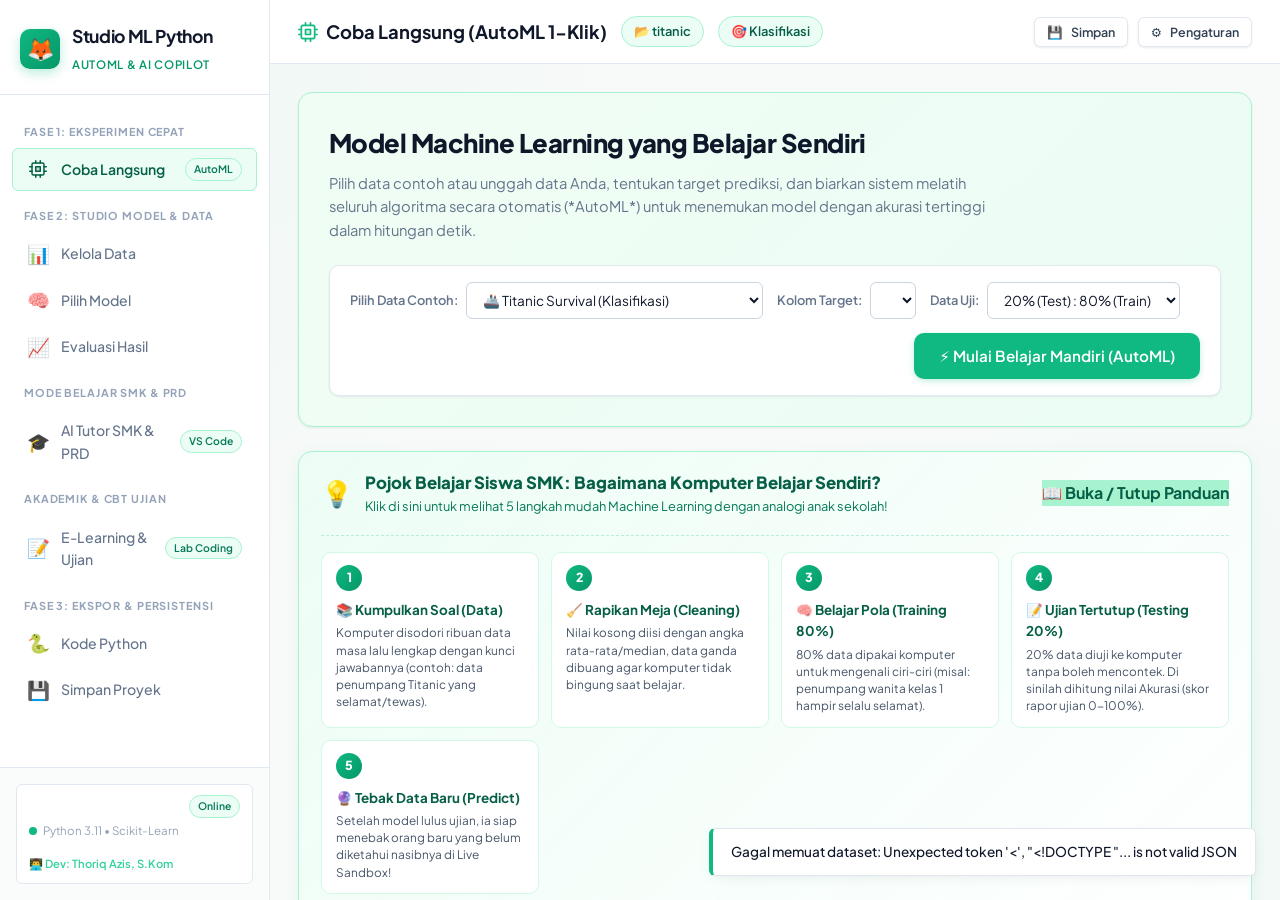
==== commit 4d411591: "feat(elearning): add class 10 informatics quiz, student master data print feature, and enterprise mi" ====
--- a/templates/index.html
+++ b/templates/index.html
@@ -15,6 +15,26 @@
   
   <!-- Stylesheet -->
   <link rel="stylesheet" href="/static/css/style.css">
+
+  <!-- UI Guide Toggle Helpers -->
+  <script>
+    function toggleGuideSection(contentId, btnId, openText, closeText) {
+      var c = document.getElementById(contentId);
+      var b = document.getElementById(btnId);
+      if (c) c.classList.toggle('hidden');
+      if (b && c) b.innerHTML = c.classList.contains('hidden') ? (openText || '📖 Buka Materi') : (closeText || '📕 Tutup Materi');
+    }
+    function closeGuideSection(contentId, btnId, openText) {
+      var c = document.getElementById(contentId);
+      var b = document.getElementById(btnId);
+      if (c) c.classList.add('hidden');
+      if (b) b.innerHTML = openText || '📖 Buka Materi';
+    }
+    function toggleGuideDetails(id) {
+      var el = document.getElementById(id);
+      if (el) el.classList.toggle('hidden');
+    }
+  </script>
 </head>
 <body>
 
@@ -33,7 +53,16 @@
       <nav class="nav-menu">
         <div class="nav-section-title">Fase 1: Eksperimen Cepat</div>
         <div class="nav-item active" data-tab="tab-automl" id="nav-automl">
-          <span class="nav-icon">🚀</span>
+          <span class="nav-icon">
+            <svg viewBox="0 0 24 24" width="18" height="18" fill="none" stroke="currentColor" stroke-width="2" stroke-linecap="round" stroke-linejoin="round">
+              <rect x="4" y="4" width="16" height="16" rx="2"></rect>
+              <rect x="9" y="9" width="6" height="6" fill="currentColor" fill-opacity="0.2"></rect>
+              <path d="M9 1v3M15 1v3"></path>
+              <path d="M9 20v3M15 20v3"></path>
+              <path d="M1 9h3M1 15h3"></path>
+              <path d="M20 9h3M20 15h3"></path>
+            </svg>
+          </span>
           <span>Coba Langsung</span>
           <span class="nav-tag green">AutoML</span>
         </div>
@@ -105,7 +134,17 @@
         </button>
 
         <div class="top-info">
-          <h2 class="page-title" id="top-page-title">🚀 Coba Langsung (AutoML 1-Klik)</h2>
+          <h2 class="page-title" id="top-page-title" style="display: flex; align-items: center; gap: 8px;">
+            <svg viewBox="0 0 24 24" width="20" height="20" fill="none" stroke="currentColor" stroke-width="2" stroke-linecap="round" stroke-linejoin="round" style="color: var(--accent-primary);">
+              <rect x="4" y="4" width="16" height="16" rx="2"></rect>
+              <rect x="9" y="9" width="6" height="6" fill="currentColor" fill-opacity="0.2"></rect>
+              <path d="M9 1v3M15 1v3"></path>
+              <path d="M9 20v3M15 20v3"></path>
+              <path d="M1 9h3M1 15h3"></path>
+              <path d="M20 9h3M20 15h3"></path>
+            </svg>
+            <span>Coba Langsung (AutoML 1-Klik)</span>
+          </h2>
           <div class="dataset-pill" id="badge-active-dataset">📂 titanic</div>
           <div class="dataset-pill" id="task-type-badge">🎯 Klasifikasi</div>
         </div>
@@ -166,7 +205,7 @@
 
           <!-- Pojok Belajar Siswa SMK: 5 Langkah Mudah Machine Learning -->
           <div class="smk-ml-guide-box" style="margin-bottom: 24px;">
-            <div style="display: flex; justify-content: space-between; align-items: center; cursor: pointer;" onclick="const el = document.getElementById('smk-steps-details'); el.classList.toggle('hidden');">
+            <div style="display: flex; justify-content: space-between; align-items: center; cursor: pointer;" onclick="toggleGuideDetails('smk-steps-details')">
               <div style="display: flex; align-items: center; gap: 12px;">
                 <span style="font-size: 1.6rem;">💡</span>
                 <div>
@@ -815,7 +854,7 @@
 
             <!-- 2.5 MODUL PEMBELAJARAN: PENGANTAR INFORMATIKA & DASAR-DASARNYA (SMK KELAS X) -->
             <div class="glass-panel" style="margin-top: 28px; border: 1.5px solid #93c5fd; background: linear-gradient(135deg, rgba(239,246,255,0.8), #ffffff);">
-              <div class="panel-header" style="cursor: pointer; margin-bottom: 0;" onclick="const c = document.getElementById('elearning-informatika-guide-content'); const b = document.getElementById('btn-toggle-informatika-guide'); c.classList.toggle('hidden'); if(b) b.innerHTML = c.classList.contains('hidden') ? '📖 Buka Materi' : '📕 Tutup Materi';">
+              <div class="panel-header" style="cursor: pointer; margin-bottom: 0;" onclick="toggleGuideSection('elearning-informatika-guide-content', 'btn-toggle-informatika-guide')">
                 <div style="display: flex; align-items: center; gap: 14px; flex: 1; min-width: 0;">
                   <div style="width: 44px; height: 44px; border-radius: 12px; background: linear-gradient(135deg, #2563eb, #1d4ed8); color: white; display: flex; align-items: center; justify-content: center; font-size: 1.4rem; box-shadow: 0 4px 12px rgba(37,99,235,0.25); flex-shrink: 0;">
                     💻
@@ -1096,16 +1135,17 @@
                 <!-- Roadmap Belajar & Tips Belajar Informatika -->
                 <div style="background: linear-gradient(135deg, rgba(37,99,235,0.08), rgba(16,185,129,0.08)); border: 1px solid #93c5fd; border-radius: 10px; padding: 16px 20px; display: flex; align-items: center; justify-content: space-between; flex-wrap: wrap; gap: 14px;">
                   <div style="flex: 1; min-width: 280px;">
-                    <div style="font-weight: 800; font-size: 0.9rem; color: #1e3a8a; margin-bottom: 4px;">
-                      🎓 Kunci Sukses Siswa SMK Kelas X dalam Mata Pelajaran Informatika:
-                    </div>
-                    <div style="font-size: 0.8rem; color: #334155; line-height: 1.6;">
-                      1. <b>Koding Sambil Praktik:</b> Jangan hanya membaca teori, ketik kodenya langsung di menu Ujian/Lab.<br>
-                      2. <b>Jangan Takut Pesan Error:</b> Pesan error (SyntaxError, TypeError) adalah teman belajar terbaik programmer.<br>
-                      3. <b>Biasakan Berpikir Sistematis:</b> Uraikan masalah rumit jadi langkah-langkah kecil sebelum menulis kode!
-                    </div>
-                  </div>
-                  <button class="btn btn-primary btn-sm" onclick="const c = document.getElementById('elearning-informatika-guide-content'); const b = document.getElementById('btn-toggle-informatika-guide'); c.classList.add('hidden'); if(b) b.innerHTML = '📖 Buka Materi';" style="background: linear-gradient(135deg, #2563eb, #1d4ed8); white-space: nowrap; height: 38px;">
+                    <div style="font-weight: 800; font-size: 0.92rem; color: #1e3a8a; margin-bottom: 4px;">
+                      🎯 Siap Menguji Pemahaman Informatika Kelas X?
+                    </div>
+                    <div style="font-size: 0.8rem; color: #334155; line-height: 1.6; margin-bottom: 6px;">
+                      Kerjakan paket ujian <b>"Kuis Dasar Informatika & Berpikir Komputasional (Kelas X)"</b> di daftar kuis di atas yang terdiri dari 20 soal pilihan ganda konsep komputasi dan 5 soal praktik koding Python langsung di editor CBT!
+                    </div>
+                    <div style="font-size: 0.78rem; color: #475569; line-height: 1.5;">
+                      💡 <b>Tips Sukses Siswa:</b> Koding sambil praktik langsung di editor, jangan takut pesan error, dan uraikan persoalan rumit jadi langkah kecil yang terstruktur!
+                    </div>
+                  </div>
+                  <button class="btn btn-primary btn-sm" onclick="closeGuideSection('elearning-informatika-guide-content', 'btn-toggle-informatika-guide')" style="background: linear-gradient(135deg, #2563eb, #1d4ed8); white-space: nowrap; height: 38px;">
                     📕 Tutup Materi
                   </button>
                 </div>
@@ -1115,7 +1155,7 @@
 
             <!-- 2.6 MODUL PEMBELAJARAN: DASAR-DASAR PEMROGRAMAN PYTHON (SMK KELAS XI & XII) -->
             <div class="glass-panel" style="margin-top: 28px; border: 1.5px solid #fcd34d; background: linear-gradient(135deg, rgba(254,243,199,0.7), #ffffff);">
-              <div class="panel-header" style="cursor: pointer; margin-bottom: 0;" onclick="const c = document.getElementById('elearning-python-guide-content'); const b = document.getElementById('btn-toggle-python-guide'); c.classList.toggle('hidden'); if(b) b.innerHTML = c.classList.contains('hidden') ? '📖 Buka Materi' : '📕 Tutup Materi';">
+              <div class="panel-header" style="cursor: pointer; margin-bottom: 0;" onclick="toggleGuideSection('elearning-python-guide-content', 'btn-toggle-python-guide')">
                 <div style="display: flex; align-items: center; gap: 14px; flex: 1; min-width: 0;">
                   <div style="width: 44px; height: 44px; border-radius: 12px; background: linear-gradient(135deg, #f59e0b, #d97706); color: white; display: flex; align-items: center; justify-content: center; font-size: 1.4rem; box-shadow: 0 4px 12px rgba(245,158,11,0.25); flex-shrink: 0;">
                     🐍
@@ -1485,7 +1525,7 @@
                       Kerjakan paket ujian <b>"Kuis Dasar Pemrograman Python & MySQL (Kelas XI & XII)"</b> di atas yang terdiri dari 20 soal pilihan ganda dan 5 soal praktik koding langsung di editor CBT!
                     </div>
                   </div>
-                  <button class="btn btn-primary btn-sm" onclick="const c = document.getElementById('elearning-python-guide-content'); const b = document.getElementById('btn-toggle-python-guide'); c.classList.add('hidden'); if(b) b.innerHTML = '📖 Buka Materi';" style="background: linear-gradient(135deg, #f59e0b, #d97706); white-space: nowrap; height: 38px;">
+                  <button class="btn btn-primary btn-sm" onclick="closeGuideSection('elearning-python-guide-content', 'btn-toggle-python-guide')" style="background: linear-gradient(135deg, #f59e0b, #d97706); white-space: nowrap; height: 38px;">
                     📕 Tutup Materi
                   </button>
                 </div>
@@ -1495,7 +1535,7 @@
 
             <!-- 2.7 MODUL PEMBELAJARAN: DASAR-DASAR DATABASE & SQL (SMK KELAS XI & XII) -->
             <div class="glass-panel" style="margin-top: 28px; border: 1.5px solid #7dd3fc; background: linear-gradient(135deg, rgba(224,242,254,0.7), #ffffff);">
-              <div class="panel-header" style="cursor: pointer; margin-bottom: 0;" onclick="const c = document.getElementById('elearning-database-guide-content'); const b = document.getElementById('btn-toggle-database-guide'); c.classList.toggle('hidden'); if(b) b.innerHTML = c.classList.contains('hidden') ? '📖 Buka Materi' : '📕 Tutup Materi';">
+              <div class="panel-header" style="cursor: pointer; margin-bottom: 0;" onclick="toggleGuideSection('elearning-database-guide-content', 'btn-toggle-database-guide')">
                 <div style="display: flex; align-items: center; gap: 14px; flex: 1; min-width: 0;">
                   <div style="width: 44px; height: 44px; border-radius: 12px; background: linear-gradient(135deg, #0284c7, #0369a1); color: white; display: flex; align-items: center; justify-content: center; font-size: 1.4rem; box-shadow: 0 4px 12px rgba(2,132,199,0.25); flex-shrink: 0;">
                     🗄️
@@ -1928,7 +1968,7 @@
                       Kerjakan paket ujian <b>"Kuis Dasar Pemrograman Python & MySQL (Kelas XI & XII)"</b> di menu atas yang mencakup teori RDBMS, query CRUD, sintaks SQL, hingga integrasi Python Database!
                     </div>
                   </div>
-                  <button class="btn btn-primary btn-sm" onclick="const c = document.getElementById('elearning-database-guide-content'); const b = document.getElementById('btn-toggle-database-guide'); c.classList.add('hidden'); if(b) b.innerHTML = '📖 Buka Materi';" style="background: linear-gradient(135deg, #0284c7, #0369a1); white-space: nowrap; height: 38px;">
+                  <button class="btn btn-primary btn-sm" onclick="closeGuideSection('elearning-database-guide-content', 'btn-toggle-database-guide')" style="background: linear-gradient(135deg, #0284c7, #0369a1); white-space: nowrap; height: 38px;">
                     📕 Tutup Materi
                   </button>
                 </div>
@@ -1938,7 +1978,7 @@
 
             <!-- 3. MODUL PEMBELAJARAN: BEDAH 6 DATASET CONTOH STANDAR DUNIA -->
             <div class="glass-panel" style="margin-top: 28px; border: 1.5px solid #a7f3d0; background: linear-gradient(135deg, rgba(236,253,245,0.7), #ffffff);">
-              <div class="panel-header" style="cursor: pointer; margin-bottom: 0;" onclick="const c = document.getElementById('elearning-dataset-guide-content'); const b = document.getElementById('btn-toggle-elearning-guide'); c.classList.toggle('hidden'); if(b) b.innerHTML = c.classList.contains('hidden') ? '📖 Buka Materi' : '📕 Tutup Materi';">
+              <div class="panel-header" style="cursor: pointer; margin-bottom: 0;" onclick="toggleGuideSection('elearning-dataset-guide-content', 'btn-toggle-elearning-guide')">
                 <div style="display: flex; align-items: center; gap: 14px; flex: 1; min-width: 0;">
                   <div style="width: 44px; height: 44px; border-radius: 12px; background: linear-gradient(135deg, #10b981, #059669); color: white; display: flex; align-items: center; justify-content: center; font-size: 1.4rem; box-shadow: 0 4px 12px rgba(16,185,129,0.25); flex-shrink: 0;">
                     📚
@@ -2549,9 +2589,12 @@
                     </label>
                     <input type="text" class="app-input" id="filter-student-name" placeholder="Ketik nama siswa atau NISN (misal: Alexa, Amar, atau 010...)" style="width: 100%; background: #ffffff;" autocomplete="off" />
                   </div>
-                  <div style="display: flex; gap: 8px;">
+                  <div style="display: flex; gap: 8px; flex-wrap: wrap;">
                     <button class="btn btn-secondary btn-sm" id="btn-reset-student-filter" type="button" style="height: 38px; display: flex; align-items: center; gap: 6px;">
-                      🔄 Reset Filter
+                      🔄 Reset
+                    </button>
+                    <button class="btn btn-primary btn-sm" id="btn-print-students" type="button" style="height: 38px; display: flex; align-items: center; gap: 6px; background: linear-gradient(135deg, #059669, #047857); font-weight: 700; box-shadow: 0 2px 8px rgba(5,150,105,0.25);">
+                      🖨️ Cetak Data & Slip NISN
                     </button>
                   </div>
                 </div>
@@ -2636,7 +2679,16 @@
       <!-- MOBILE BOTTOM NAVIGATION BAR -->
       <nav class="mobile-bottom-nav" id="mobile-bottom-nav">
         <button class="mobile-nav-btn active" data-tab="tab-automl" id="mob-nav-automl">
-          <span class="mobile-nav-icon">🚀</span>
+          <span class="mobile-nav-icon">
+            <svg viewBox="0 0 24 24" width="20" height="20" fill="none" stroke="currentColor" stroke-width="2" stroke-linecap="round" stroke-linejoin="round">
+              <rect x="4" y="4" width="16" height="16" rx="2"></rect>
+              <rect x="9" y="9" width="6" height="6" fill="currentColor" fill-opacity="0.2"></rect>
+              <path d="M9 1v3M15 1v3"></path>
+              <path d="M9 20v3M15 20v3"></path>
+              <path d="M1 9h3M1 15h3"></path>
+              <path d="M20 9h3M20 15h3"></path>
+            </svg>
+          </span>
           <span class="mobile-nav-label">AutoML</span>
         </button>
         <button class="mobile-nav-btn" data-tab="tab-data" id="mob-nav-data">
--- a/static/css/style.css
+++ b/static/css/style.css
@@ -174,6 +174,18 @@
 
 .nav-icon {
   font-size: 1.15rem;
+  display: inline-flex;
+  align-items: center;
+  justify-content: center;
+  width: 22px;
+  height: 22px;
+  flex-shrink: 0;
+}
+
+.nav-icon svg {
+  width: 18px;
+  height: 18px;
+  display: block;
 }
 
 .nav-tag {
@@ -2271,6 +2283,15 @@
     font-size: 1.25rem;
     line-height: 1;
     transition: transform 0.15s ease;
+    display: inline-flex;
+    align-items: center;
+    justify-content: center;
+  }
+
+  .mobile-nav-icon svg {
+    width: 20px;
+    height: 20px;
+    display: block;
   }
 
   .mobile-nav-label {
